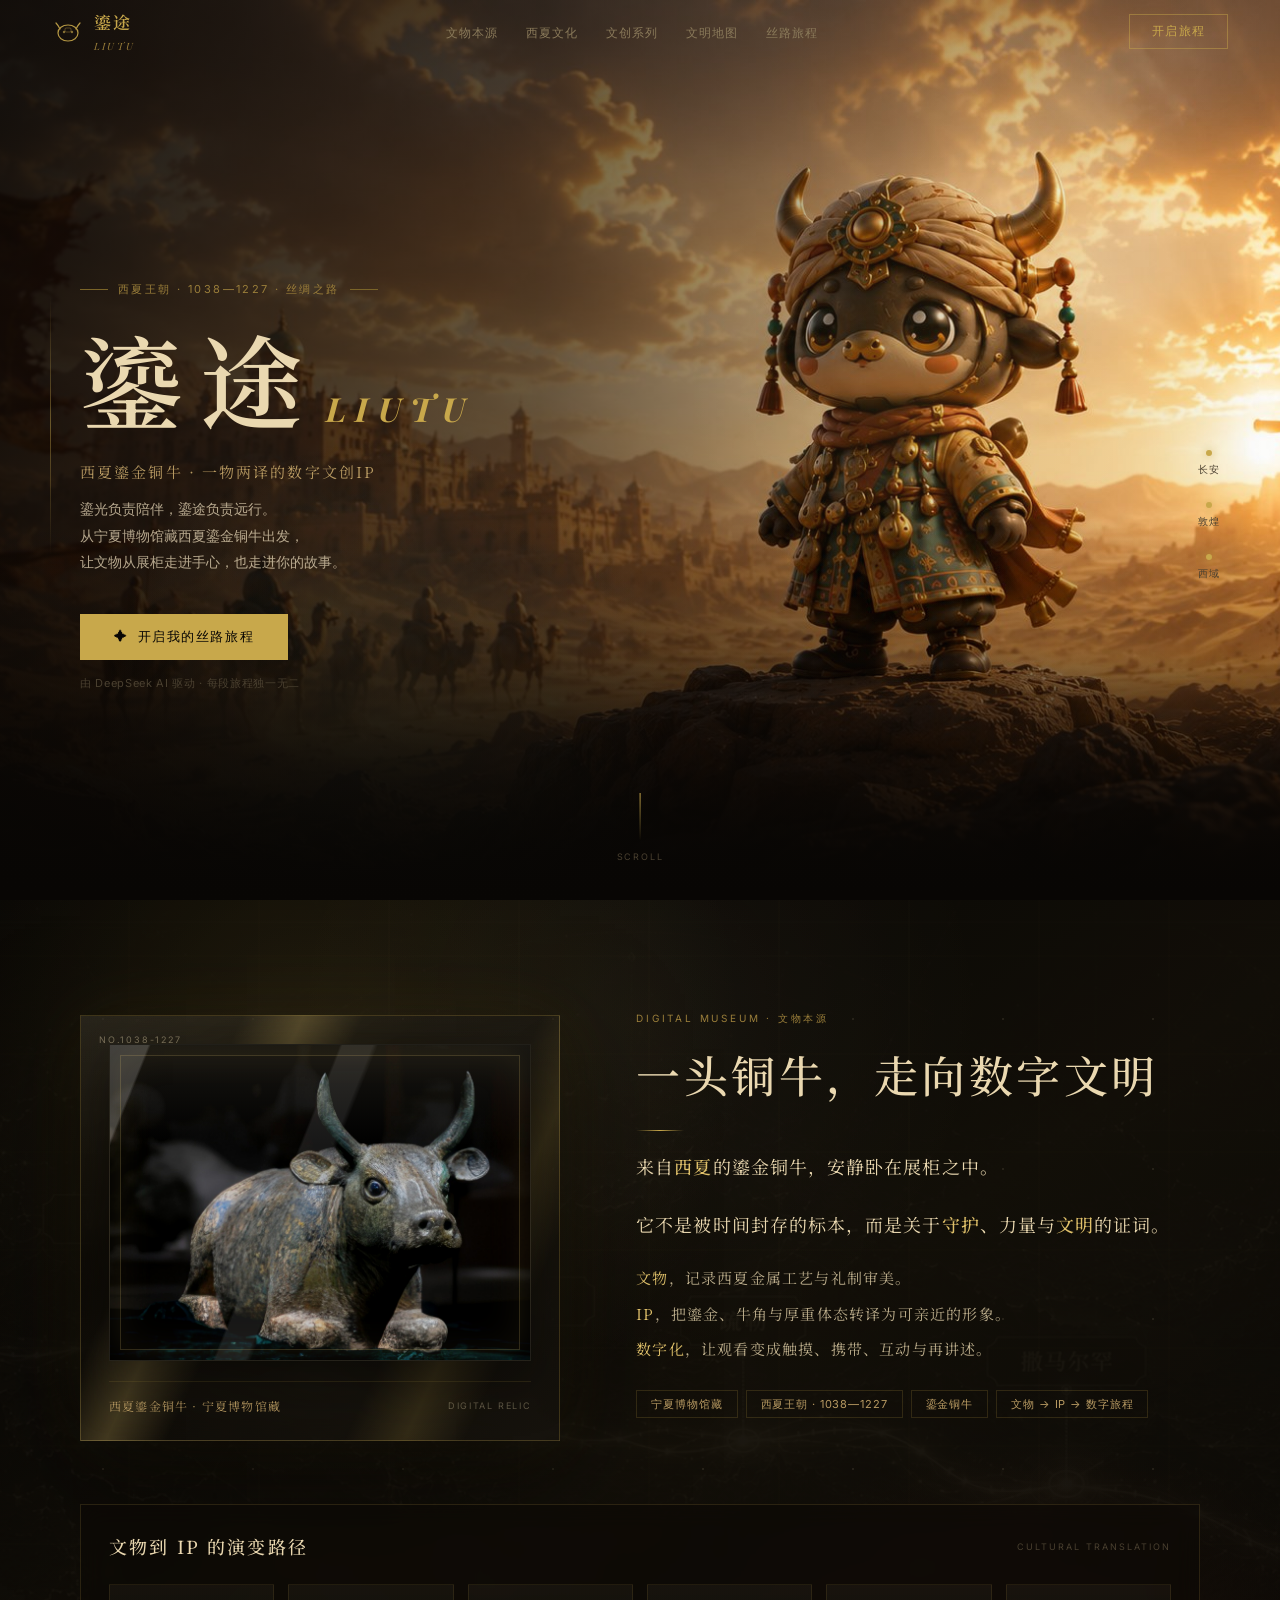
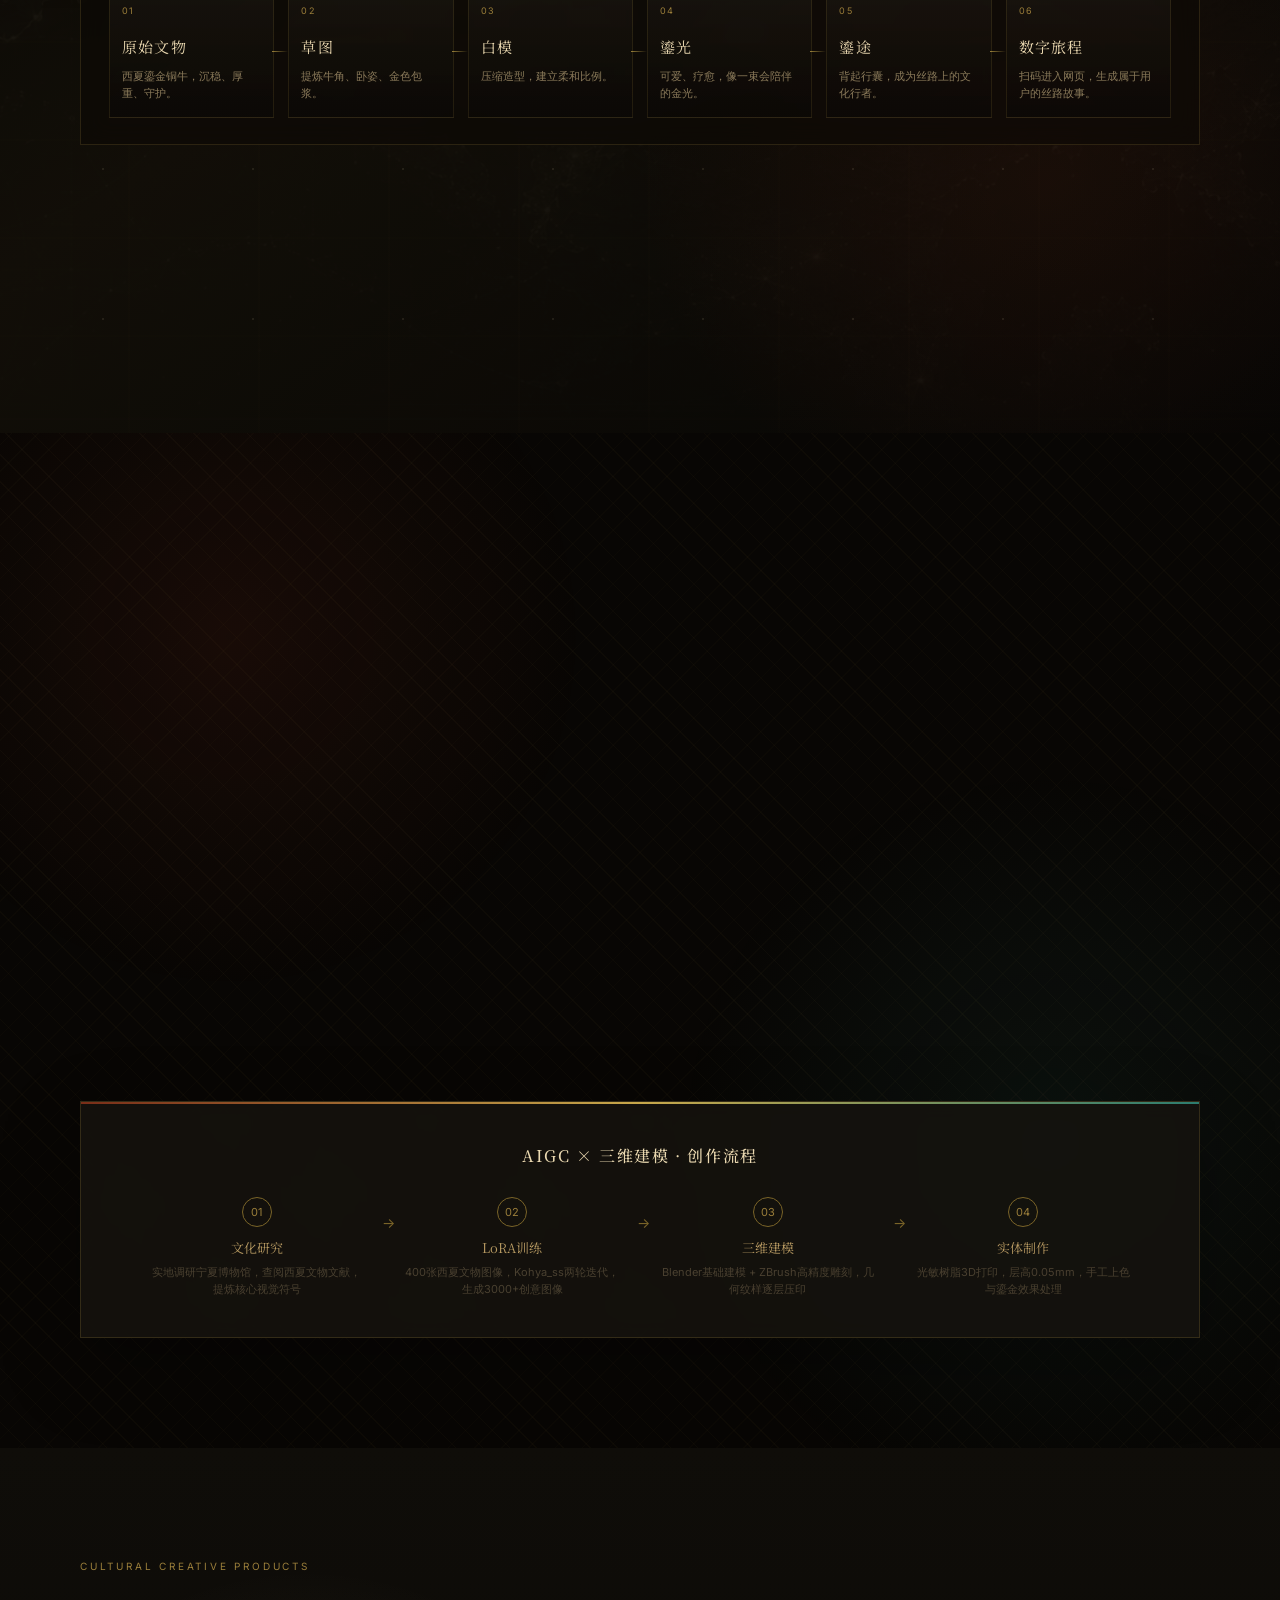
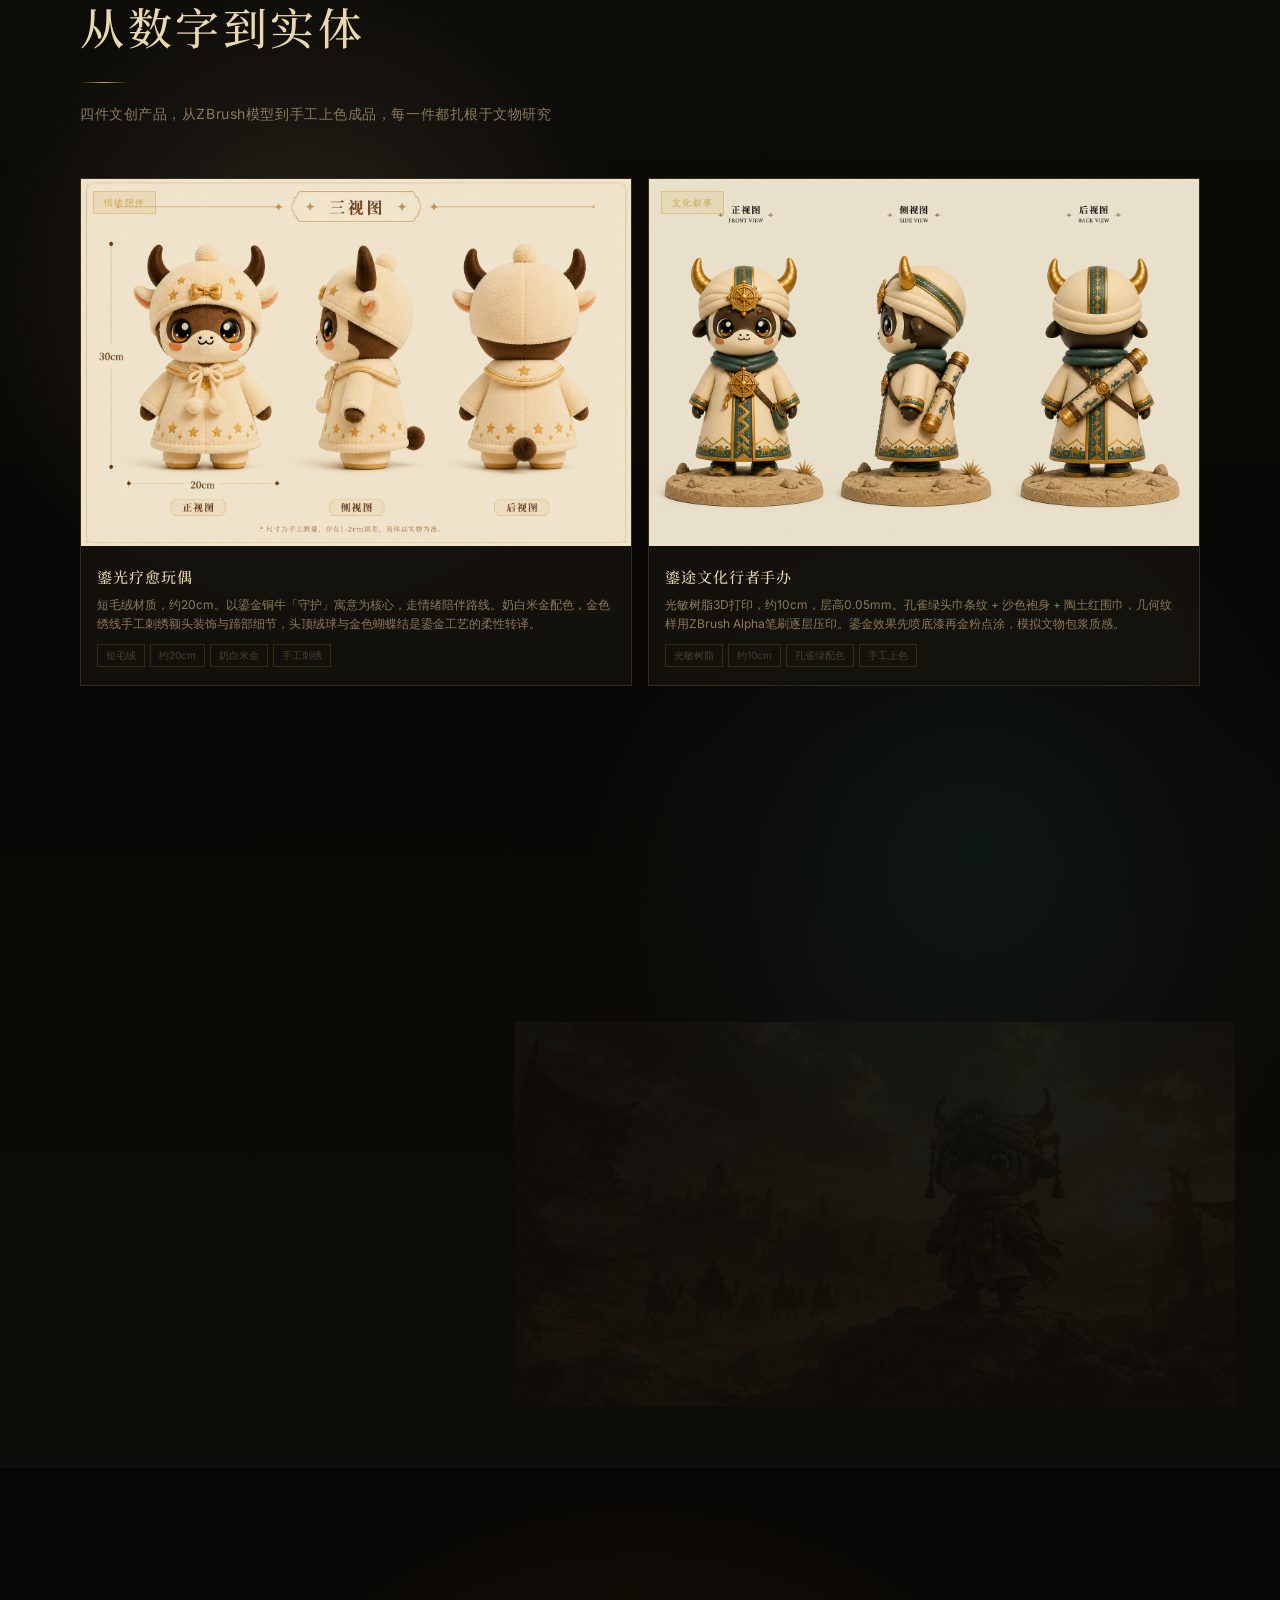
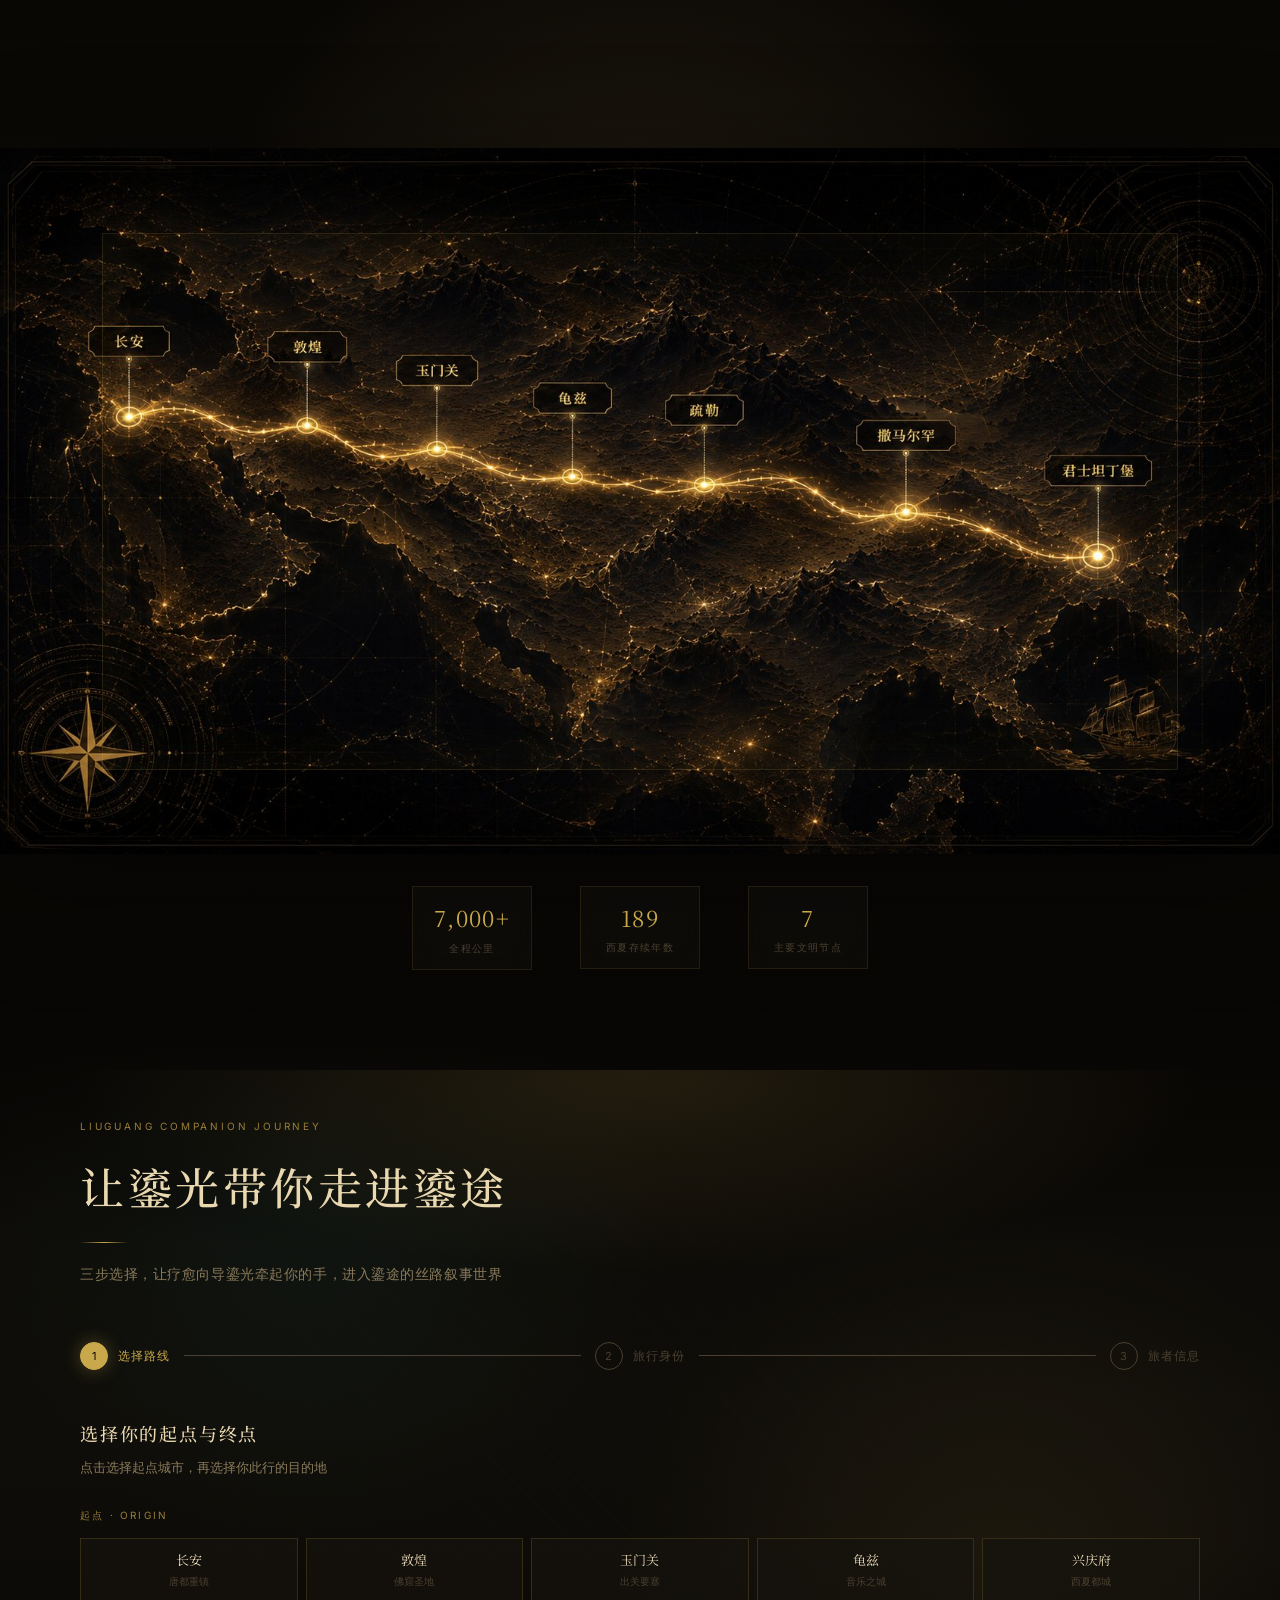
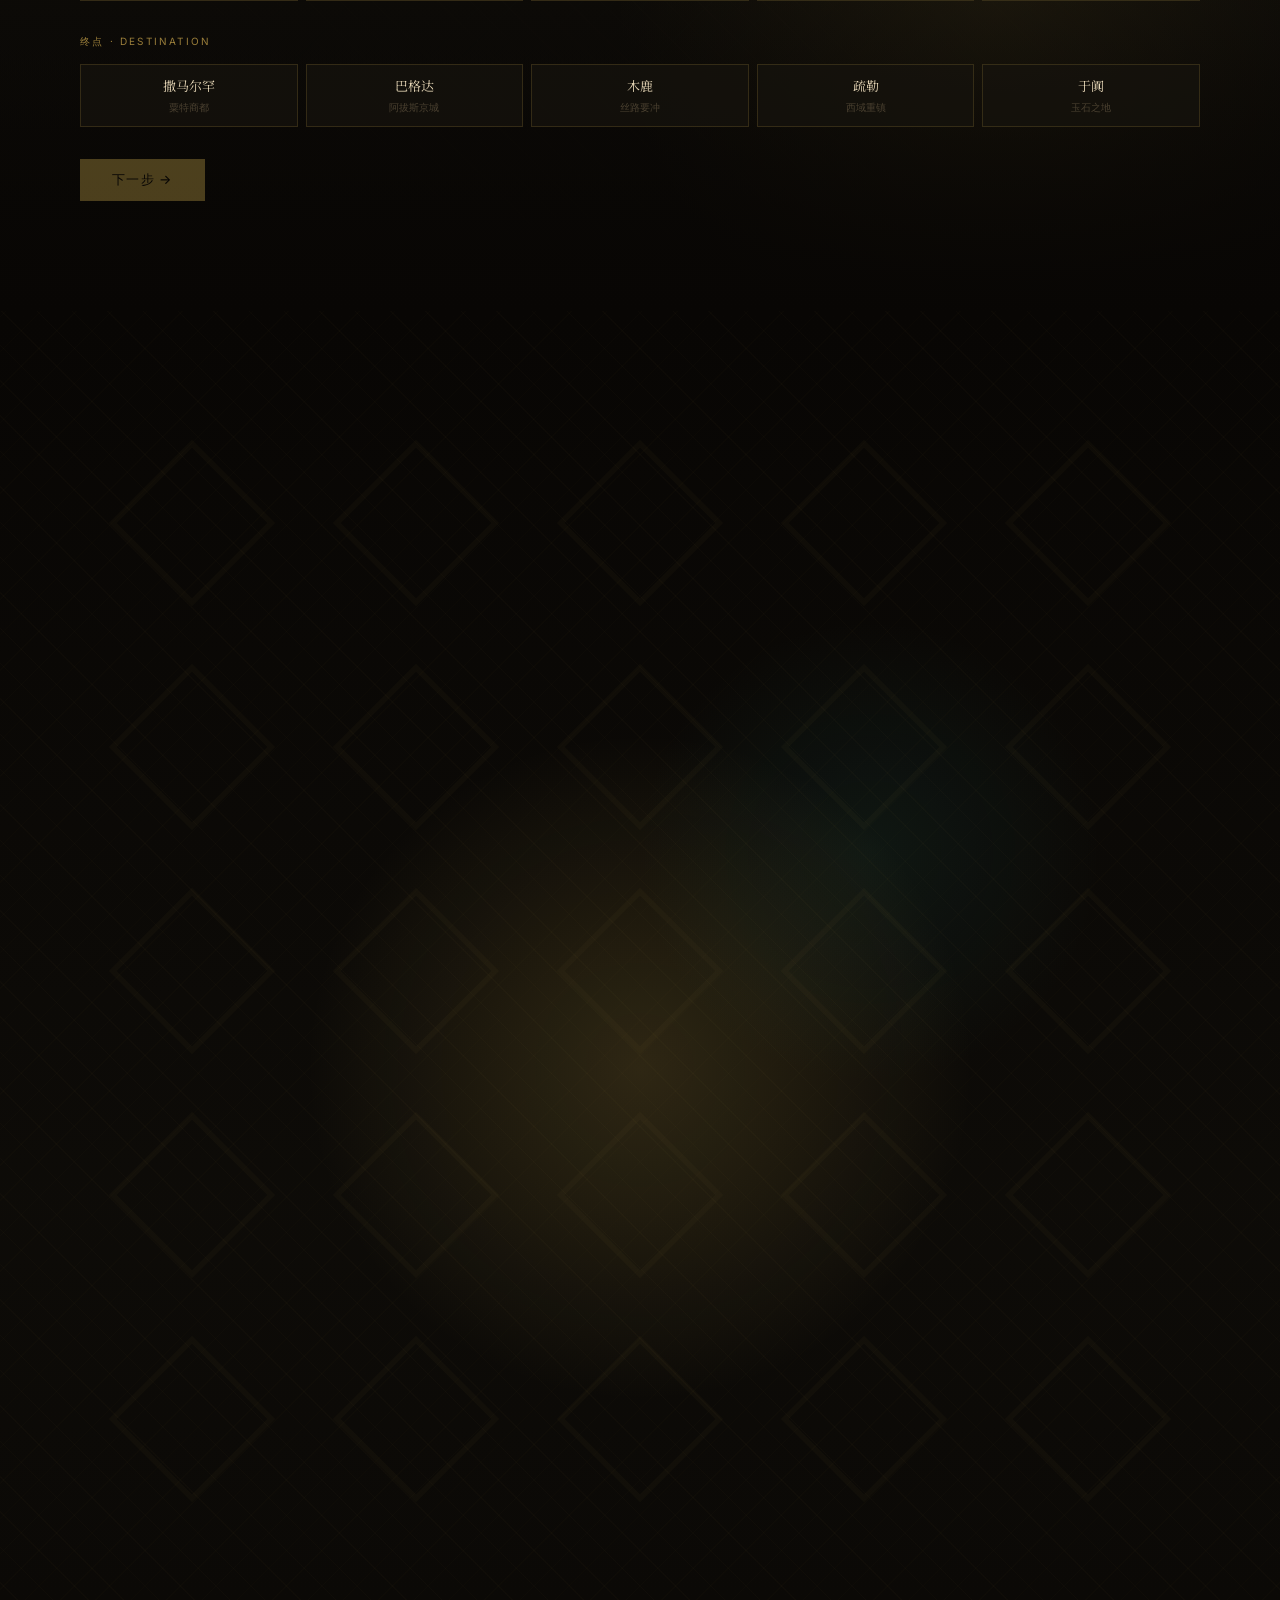
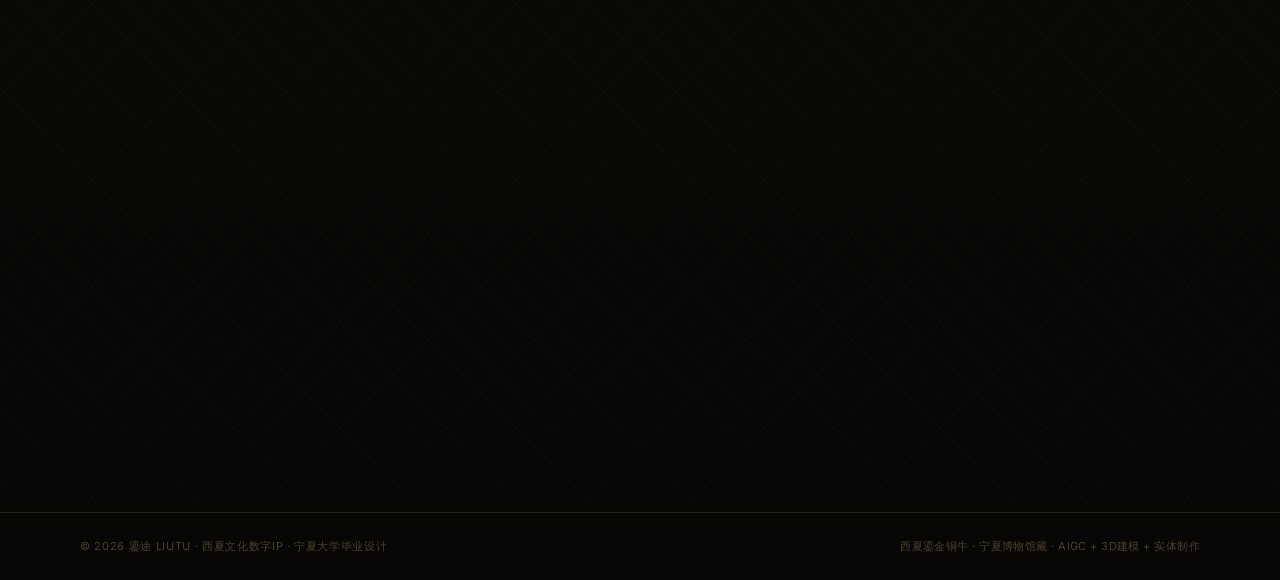
==== index_new.html @ 3b0a6f84 "重构文物本源页为数字博物馆展陈" ====
<!DOCTYPE html>
<html lang="zh-CN">
<head>
<meta charset="UTF-8">
<meta name="viewport" content="width=device-width, initial-scale=1.0">
<title>鎏途 LIUTU · 西夏文化数字IP</title>
<link rel="preconnect" href="https://fonts.googleapis.com">
<link rel="preconnect" href="https://fonts.gstatic.com" crossorigin>
<link href="https://fonts.googleapis.com/css2?family=Playfair+Display:ital,wght@0,400;0,600;1,400&family=Noto+Serif+SC:wght@400;500;600&family=Inter:wght@300;400;500&display=swap" rel="stylesheet">
<style>
/* ─────────────────────────────────────────
   鎏途 · 设计系统
───────────────────────────────────────── */
:root {
  --bg:        #080604;
  --bg-mid:    #0f0d09;
  --bg-card:   #16130e;
  --bg-card2:  #1c1810;
  --gold:      #C8A84B;
  --gold-hi:   #DFC06A;
  --gold-lo:   #7A6428;
  --gold-mute: #9A7E3A;
  --sand:      #B89A62;
  --sand-lt:   #EAD8B0;
  --teal:      #2D7D6F;
  --teal-lo:   #1a4a40;
  --red:       #7A2E18;
  --text:      #E8D8B8;
  --text-2:    #8A7A5A;
  --text-3:    #4A4030;
  --border:    rgba(200,168,75,.18);
  --border-hi: rgba(200,168,75,.45);
  --r:         4px;
  --mx:        50%;
  --my:        42%;
  --scroll-y:  0px;
}
*,*::before,*::after { box-sizing:border-box; margin:0; padding:0 }
html { scroll-behavior:smooth; font-size:16px }
body {
  background:var(--bg);
  color:var(--text);
  font-family:'Inter',sans-serif;
  line-height:1.7;
  overflow-x:hidden;
}
body::before {
  content:'';
  position:fixed; inset:0; z-index:0; pointer-events:none;
  background:
    radial-gradient(circle at var(--mx) var(--my), rgba(200,168,75,.12), transparent 28vw),
    radial-gradient(circle at 82% 18%, rgba(45,125,111,.08), transparent 30vw),
    linear-gradient(115deg, rgba(122,46,24,.08), transparent 42%, rgba(200,168,75,.04));
  mix-blend-mode:screen;
  opacity:.65;
  transition:background-position .2s ease;
}
body::after {
  content:'';
  position:fixed; inset:0; z-index:0; pointer-events:none;
  background-image:
    radial-gradient(circle, rgba(234,216,176,.14) 0 1px, transparent 1.2px),
    radial-gradient(circle, rgba(45,125,111,.08) 0 1px, transparent 1.2px);
  background-size:140px 140px, 220px 220px;
  background-position:0 0, 60px 90px;
  opacity:.13;
  animation:dustDrift 28s linear infinite;
}
::-webkit-scrollbar { width:3px }
::-webkit-scrollbar-track { background:var(--bg) }
::-webkit-scrollbar-thumb { background:var(--gold-lo); border-radius:2px }

img { display:block; max-width:100% }
a { color:inherit; text-decoration:none }
button { font-family:inherit; cursor:pointer }

body > * { position:relative; z-index:1 }

@keyframes dustDrift { to { background-position:260px -180px, -180px 260px } }
@keyframes slowZoom { 0%{transform:scale(1)} 100%{transform:scale(1.06)} }
@keyframes bgFloat { 0%,100%{transform:translate3d(0,0,0) scale(1.02)} 50%{transform:translate3d(-18px,10px,0) scale(1.05)} }
@keyframes goldScan { 0%{transform:translateX(-120%)} 100%{transform:translateX(120%)} }
@keyframes lineGlow { 0%,100%{opacity:.35; filter:blur(.2px)} 50%{opacity:1; filter:blur(0)} }
@keyframes softPulse { 0%,100%{opacity:.45; transform:scale(1)} 50%{opacity:.8; transform:scale(1.06)} }

/* 西夏菱形纹 */
.xia-pattern {
  background-image:
    repeating-linear-gradient(45deg,  transparent 0, transparent 18px, rgba(200,168,75,.03) 18px, rgba(200,168,75,.03) 19px),
    repeating-linear-gradient(-45deg, transparent 0, transparent 18px, rgba(200,168,75,.03) 18px, rgba(200,168,75,.03) 19px);
}

/* 滚入动画 */
.fade-up { opacity:0; transform:translateY(36px); transition:opacity .8s ease, transform .8s ease }
.fade-up.in { opacity:1; transform:translateY(0) }
.fade-up.d1 { transition-delay:.1s }
.fade-up.d2 { transition-delay:.2s }
.fade-up.d3 { transition-delay:.3s }
.fade-up.d4 { transition-delay:.4s }

/* ─── 导航 ─── */
#nav {
  position:fixed; inset:0 0 auto; z-index:900;
  height:64px;
  display:flex; align-items:center; justify-content:space-between;
  padding:0 52px;
  background:rgba(8,6,4,.0);
  border-bottom:1px solid transparent;
  transition:background .4s, border-color .4s;
}
#nav.scrolled {
  background:rgba(8,6,4,.92);
  border-bottom-color:var(--border);
  backdrop-filter:blur(18px) saturate(1.2);
  box-shadow:0 10px 40px rgba(0,0,0,.24);
}
.nav-brand {
  display:flex; align-items:center; gap:10px;
}
.nav-bull {
  width:32px; height:32px; opacity:.9;
}
.nav-name { font-family:'Noto Serif SC',serif; font-size:17px; font-weight:600; color:var(--gold); letter-spacing:.12em }
.nav-name-en { font-family:'Playfair Display',serif; font-size:10px; font-style:italic; color:var(--gold-mute); letter-spacing:.22em; margin-top:1px }
.nav-links { display:flex; align-items:center; gap:28px; list-style:none }
.nav-links a { font-size:12px; letter-spacing:.08em; color:var(--text-2); transition:color .25s }
.nav-links a:hover { color:var(--gold) }
.nav-btn {
  padding:8px 22px;
  border:1px solid var(--border-hi);
  background:transparent;
  color:var(--gold);
  font-size:12px;
  letter-spacing:.1em;
  transition:all .3s;
}
.nav-btn:hover { background:var(--gold); color:var(--bg) }

/* ─── §1 HERO ─── */
#hero {
  min-height:100vh;
  display:flex; align-items:center;
  position:relative; overflow:hidden;
  padding:0 80px;
}
.hero-bg {
  position:absolute; inset:0; z-index:0;
  transform:translateY(calc(var(--scroll-y) * .12));
  transition:transform .12s linear;
}
.hero-bg img {
  width:100%; height:100%;
  object-fit:cover; object-position:center 20%;
  animation:slowZoom 18s ease-in-out infinite alternate;
}
.hero-bg::after {
  content:'';
  position:absolute; inset:0;
  background:
    linear-gradient(to right, rgba(8,6,4,.88) 0%, rgba(8,6,4,.6) 42%, rgba(8,6,4,.1) 75%, rgba(8,6,4,.0) 100%),
    linear-gradient(to bottom, rgba(8,6,4,.25) 0%, transparent 20%, transparent 72%, rgba(8,6,4,1) 100%);
}
#hero::before {
  content:'';
  position:absolute; inset:0; z-index:1; pointer-events:none;
  background:
    radial-gradient(circle at 72% 42%, rgba(200,168,75,.2), transparent 18vw),
    radial-gradient(circle at 30% 80%, rgba(45,125,111,.16), transparent 22vw);
  mix-blend-mode:screen;
  opacity:.65;
  animation:softPulse 6s ease-in-out infinite;
}
#hero::after {
  content:'';
  position:absolute; left:0; right:0; bottom:0; z-index:1; pointer-events:none;
  height:42%;
  background:linear-gradient(to top, var(--bg), transparent);
}
.hero-content {
  position:relative; z-index:2;
  max-width:580px;
  padding-top:64px;
}
.hero-content::before {
  content:'';
  position:absolute; left:-30px; top:88px;
  width:1px; height:260px;
  background:linear-gradient(to bottom, transparent, var(--gold), transparent);
  opacity:.45;
  animation:lineGlow 3.5s ease-in-out infinite;
}
.hero-eyebrow {
  display:inline-flex; align-items:center; gap:10px;
  margin-bottom:28px;
  font-size:11px; letter-spacing:.22em; color:var(--gold-mute);
  animation:fadeUp .9s ease .2s both;
}
.hero-eyebrow::before, .hero-eyebrow::after {
  content:''; flex:1; height:1px; width:28px; background:var(--gold-lo);
}
.hero-title-cn {
  font-family:'Noto Serif SC',serif;
  font-size:clamp(68px, 8vw, 108px);
  font-weight:600;
  color:var(--sand-lt);
  letter-spacing:.18em;
  line-height:1;
  animation:fadeUp .9s ease .35s both;
}
.hero-title-en {
  font-family:'Playfair Display',serif;
  font-size:clamp(22px, 2.6vw, 36px);
  font-style:italic;
  color:var(--gold);
  letter-spacing:.28em;
  margin-top:10px;
  animation:fadeUp .9s ease .45s both;
}
.hero-tagline {
  font-family:'Noto Serif SC',serif;
  font-size:15px;
  color:var(--sand);
  letter-spacing:.14em;
  margin:22px 0 12px;
  animation:fadeUp .9s ease .55s both;
}
.hero-desc {
  font-size:14px;
  color:rgba(232,216,184,.75);
  line-height:1.9;
  max-width:440px;
  margin-bottom:38px;
  animation:fadeUp .9s ease .65s both;
}
.hero-cta {
  display:inline-flex; align-items:center; gap:10px;
  padding:14px 34px;
  background:var(--gold);
  color:var(--bg);
  font-size:13px; font-weight:500; letter-spacing:.12em;
  border:none;
  transition:all .3s;
  animation:fadeUp .9s ease .75s both;
}
.hero-cta:hover { background:var(--gold-hi); transform:translateY(-2px); box-shadow:0 12px 36px rgba(200,168,75,.25) }
.hero-cta-note {
  display:block; margin-top:14px;
  font-size:11px; color:var(--text-3); letter-spacing:.06em;
  animation:fadeUp .9s ease .85s both;
}
/* 右侧浮标 */
.hero-dots {
  position:absolute; right:60px; top:50%; transform:translateY(-50%);
  z-index:2; display:flex; flex-direction:column; gap:24px; align-items:center;
  animation:fadeUp .9s ease .9s both;
}
.hero-dot-item {
  display:flex; flex-direction:column; align-items:center; gap:5px;
}
.hero-dot-item::before {
  content:''; width:6px; height:6px; border-radius:50%;
  background:var(--gold); box-shadow:0 0 10px var(--gold);
  animation:dotPulse 2.4s ease-in-out infinite;
}
.hero-dot-item:nth-child(2)::before { animation-delay:.8s }
.hero-dot-item:nth-child(3)::before { animation-delay:1.6s }
.hero-dot-label { font-size:10px; letter-spacing:.1em; color:var(--text-3); writing-mode:horizontal-tb }
.hero-scroll {
  position:absolute; bottom:36px; left:50%; transform:translateX(-50%);
  z-index:2; display:flex; flex-direction:column; align-items:center; gap:8px;
}
.hero-scroll-line {
  width:1px; height:48px;
  background:linear-gradient(to bottom, var(--gold), transparent);
  animation:scrollLine 2s ease-in-out infinite;
}
.hero-scroll-label { font-size:9px; letter-spacing:.2em; color:var(--text-3) }

@keyframes fadeUp { from { opacity:0; transform:translateY(28px) } to { opacity:1; transform:translateY(0) } }
@keyframes dotPulse { 0%,100%{opacity:.4; transform:scale(1)} 50%{opacity:1; transform:scale(1.4)} }
@keyframes scrollLine { 0%{transform:scaleY(0); transform-origin:top} 50%{transform:scaleY(1); transform-origin:top} 51%{transform-origin:bottom} 100%{transform:scaleY(0); transform-origin:bottom} }

/* ─── 通用 section 样式 ─── */
section { padding:110px 80px; position:relative }
.sec-label {
  display:block; font-size:10px; letter-spacing:.28em;
  color:var(--gold-mute); text-transform:uppercase; margin-bottom:14px;
}
.sec-title {
  font-family:'Noto Serif SC',serif;
  font-size:clamp(28px, 3.5vw, 44px);
  font-weight:500; letter-spacing:.08em;
  color:var(--sand-lt); margin-bottom:10px;
}
.sec-sub {
  font-size:14px; color:var(--text-2); letter-spacing:.04em; line-height:1.8;
}
.gold-line {
  width:48px; height:1px;
  background:linear-gradient(90deg, transparent, var(--gold), transparent);
  margin:18px 0;
}

/* ─── §2 AI旅程生成器 ─── */
#journey {
  background:
    radial-gradient(circle at 24% 18%, rgba(45,125,111,.14), transparent 28vw),
    radial-gradient(circle at 78% 64%, rgba(200,168,75,.12), transparent 30vw),
    linear-gradient(to bottom, var(--bg), var(--bg-mid) 42%, var(--bg));
  overflow:hidden;
  padding-top:88px;
}
#journey::before {
  content:''; position:absolute; inset:0; z-index:0;
  background:
    repeating-linear-gradient(45deg, transparent 0, transparent 22px, rgba(200,168,75,.035) 22px, rgba(200,168,75,.035) 23px),
    repeating-linear-gradient(-45deg, transparent 0, transparent 22px, rgba(45,125,111,.025) 22px, rgba(45,125,111,.025) 23px);
  opacity:.58;
  mask-image:radial-gradient(circle at 50% 34%, #000, transparent 78%);
}
#journey::after {
  content:''; position:absolute; inset:0; z-index:1;
  background:
    linear-gradient(to bottom, rgba(8,6,4,.98) 0%, rgba(15,13,9,.36) 24%, rgba(15,13,9,.28) 58%, rgba(8,6,4,.98) 100%);
}
.journey-inner::before {
  content:'';
  position:absolute; inset:-48px -56px auto; height:220px; z-index:-1;
  background:radial-gradient(ellipse at 50% 0%, rgba(200,168,75,.18), transparent 65%);
  opacity:.75;
}
.journey-inner {
  position:relative; z-index:2;
  max-width:1160px; margin:0 auto;
}
.journey-header { margin-bottom:56px }
/* 步骤指示器 */
.step-nav {
  display:flex; align-items:center; gap:0;
  margin-bottom:48px;
}
.step-item {
  display:flex; align-items:center; gap:10px;
  font-size:12px; letter-spacing:.08em; color:var(--text-3);
  transition:color .3s;
}
.step-item.is-active { color:var(--gold) }
.step-item.is-done { color:var(--teal) }
.step-num {
  width:28px; height:28px; border-radius:50%;
  border:1px solid currentColor;
  display:flex; align-items:center; justify-content:center;
  font-size:11px; flex-shrink:0;
}
.step-item.is-active .step-num { background:var(--gold); color:var(--bg); border-color:var(--gold) }
.step-item.is-done .step-num { background:var(--teal); color:#fff; border-color:var(--teal) }
.step-item.is-active .step-num {
  box-shadow:0 0 18px rgba(200,168,75,.35);
}
.step-line {
  flex:1; height:1px; background:var(--text-3); margin:0 14px;
  transition:background .3s;
}
.step-line.is-done { background:var(--teal) }

/* 面板 */
.step-panel { display:none }
.step-panel.is-active { display:block }

.panel-title {
  font-family:'Noto Serif SC',serif;
  font-size:18px; font-weight:500; letter-spacing:.1em;
  color:var(--sand-lt); margin-bottom:8px;
}
.panel-hint { font-size:13px; color:var(--text-2); margin-bottom:28px }

/* 城市卡片网格 */
.route-section { margin-bottom:32px }
.route-label {
  font-size:10px; letter-spacing:.22em; color:var(--gold-mute);
  text-transform:uppercase; margin-bottom:14px;
}
.chip-row {
  display:grid; grid-template-columns:repeat(5,1fr); gap:8px;
}
.chip {
  padding:10px 6px;
  border:1px solid var(--border);
  background:rgba(22,19,14,.7);
  text-align:center;
  transition:transform .25s, border-color .25s, background .25s, box-shadow .25s; cursor:pointer;
}
.chip:hover { border-color:var(--gold-mute); background:rgba(200,168,75,.06); transform:translateY(-3px) }
.chip.is-selected { border-color:var(--gold); background:rgba(200,168,75,.1); box-shadow:0 0 0 1px rgba(200,168,75,.18), 0 14px 32px rgba(0,0,0,.18) }
.chip-name { font-size:13px; color:var(--text); font-family:'Noto Serif SC',serif; margin-bottom:2px }
.chip.is-selected .chip-name { color:var(--gold) }
.chip-sub { font-size:10px; color:var(--text-3) }

/* 身份 / 心境卡片 */
.mini-grid {
  display:grid; grid-template-columns:repeat(4,1fr); gap:10px;
}
.mini-card {
  padding:18px 12px;
  border:1px solid var(--border);
  background:rgba(22,19,14,.7);
  text-align:center; cursor:pointer;
  transition:transform .25s, border-color .25s, background .25s, box-shadow .25s;
}
.mini-card:hover { border-color:var(--gold-mute); transform:translateY(-4px) }
.mini-card.is-selected { border-color:var(--gold); background:rgba(200,168,75,.08); box-shadow:0 16px 38px rgba(0,0,0,.22) }
.mini-card-icon { font-size:22px; margin-bottom:8px }
.mini-card-name { font-size:13px; color:var(--text); font-family:'Noto Serif SC',serif; margin-bottom:4px }
.mini-card.is-selected .mini-card-name { color:var(--gold) }
.mini-card-desc { font-size:10px; color:var(--text-3); line-height:1.5 }

/* 旅者姓名输入 */
.name-row {
  display:flex; align-items:center; gap:16px;
  margin-bottom:28px;
}
.name-input {
  flex:1; max-width:320px;
  padding:12px 18px;
  background:rgba(10,8,4,.8);
  border:1px solid var(--border);
  color:var(--text); font-size:14px;
  outline:none; transition:border-color .3s;
}
.name-input:focus { border-color:var(--gold) }
.name-input::placeholder { color:var(--text-3) }

/* 步骤按钮 */
.step-actions { display:flex; align-items:center; gap:14px; margin-top:32px }
.btn-next, .btn-generate {
  padding:12px 32px;
  background:var(--gold); color:var(--bg);
  border:none; font-size:13px; font-weight:500; letter-spacing:.1em;
  transition:all .3s;
}
.btn-next:hover, .btn-generate:hover { background:var(--gold-hi); transform:translateY(-1px) }
.btn-next:disabled, .btn-generate:disabled { opacity:.35; cursor:not-allowed; transform:none }
.btn-back {
  padding:12px 24px;
  background:transparent; color:var(--text-2);
  border:1px solid var(--border);
  font-size:13px; letter-spacing:.08em; transition:all .25s;
}
.btn-back:hover { border-color:var(--gold-mute); color:var(--gold) }

/* 加载 */
#loading {
  text-align:center; padding:60px 0;
}
.loading-ring {
  width:48px; height:48px; margin:0 auto 20px;
  border:2px solid rgba(200,168,75,.15);
  border-top-color:var(--gold);
  border-radius:50%;
  animation:spin 1s linear infinite;
}
.loading-text { font-size:12px; letter-spacing:.18em; color:var(--gold-mute) }
@keyframes spin { to { transform:rotate(360deg) } }

/* 旅程结果卡片 */
#journey-card {
  margin-top:48px;
  border:1px solid var(--border);
  background:rgba(22,19,14,.95);
  position:relative; overflow:hidden;
  box-shadow:0 28px 70px rgba(0,0,0,.32);
}
#journey-card::before {
  content:''; position:absolute; inset:0 0 auto 0;
  height:2px;
  background:linear-gradient(90deg, var(--red), var(--gold), var(--red));
}
#journey-card::after {
  content:'';
  position:absolute; inset:0; pointer-events:none;
  background:
    radial-gradient(circle at 82% 10%, rgba(45,125,111,.14), transparent 24%),
    radial-gradient(circle at 12% 94%, rgba(200,168,75,.1), transparent 26%);
  opacity:.8;
}
#journey-card > * { position:relative; z-index:1 }
.jcard-header {
  padding:28px 32px 22px;
  border-bottom:1px solid var(--border);
  display:flex; align-items:flex-start; justify-content:space-between; gap:20px;
}
.jcard-badge {
  font-size:9px; letter-spacing:.2em; color:var(--gold-mute); text-transform:uppercase; margin-bottom:6px;
}
#jc-title {
  font-family:'Noto Serif SC',serif;
  font-size:20px; font-weight:500; color:var(--gold);
  letter-spacing:.08em; line-height:1.4;
  min-height:28px;
}
.jcard-meta {
  display:flex; flex-direction:column; gap:4px; text-align:right; flex-shrink:0;
}
.jcard-meta-item { font-size:11px; color:var(--text-2) }
.jcard-meta-item span { color:var(--sand) }
.jcard-body { padding:28px 32px }
#jc-narrative {
  font-family:'Noto Serif SC',serif;
  font-size:14px; line-height:2; color:var(--text);
  margin-bottom:22px; min-height:60px;
  white-space:pre-line;
}
.jcard-egg {
  padding:18px 20px;
  background:rgba(45,125,111,.08);
  border-left:2px solid var(--teal);
}
.jcard-egg-label {
  font-size:9px; letter-spacing:.22em; color:var(--teal); text-transform:uppercase; margin-bottom:8px;
}
#jc-egg {
  font-size:13px; color:var(--text-2); line-height:1.85; min-height:40px;
  white-space:pre-line;
}
.liuguang-chat {
  margin:0 32px 28px;
  border:1px solid rgba(200,168,75,.14);
  background:rgba(8,6,4,.28);
  backdrop-filter:blur(10px);
}
.liuguang-chat-head {
  padding:16px 18px 12px;
  border-bottom:1px solid var(--border);
  display:flex; align-items:center; justify-content:space-between; gap:16px;
}
.liuguang-chat-title {
  font-family:'Noto Serif SC',serif;
  font-size:14px; color:var(--gold); letter-spacing:.08em;
}
.liuguang-chat-sub {
  margin-top:2px;
  font-size:10px; color:var(--text-3); letter-spacing:.08em;
}
.liuguang-chat-status {
  font-size:10px; color:var(--gold-mute); letter-spacing:.12em;
  white-space:nowrap;
}
.chat-log {
  padding:18px;
  display:flex; flex-direction:column; gap:12px;
  max-height:340px; overflow:auto;
}
.chat-msg {
  max-width:88%;
  padding:12px 14px;
  border:1px solid var(--border);
  font-size:13px; line-height:1.8;
  white-space:pre-line;
}
.chat-msg.guide {
  align-self:flex-start;
  background:rgba(45,125,111,.08);
  border-left:2px solid var(--teal);
  color:var(--text);
  box-shadow:0 10px 26px rgba(45,125,111,.06);
}
.chat-msg.user {
  align-self:flex-end;
  background:rgba(200,168,75,.08);
  color:var(--sand-lt);
  box-shadow:0 10px 26px rgba(200,168,75,.06);
}
.chat-suggestions {
  padding:0 18px 16px;
  display:flex; flex-wrap:wrap; gap:8px;
}
.chat-chip {
  padding:7px 12px;
  border:1px solid var(--border);
  background:transparent;
  color:var(--text-2);
  font-size:11px; letter-spacing:.04em;
}
.chat-chip:hover { border-color:var(--gold-mute); color:var(--gold) }
.chat-chip, .chat-send, .btn-card, .btn-next, .btn-generate, .btn-back, .nav-btn, .hero-cta, .ending-cta {
  position:relative; overflow:hidden;
}
.chat-chip::after, .chat-send::after, .btn-card::after, .btn-next::after, .btn-generate::after, .btn-back::after, .nav-btn::after, .hero-cta::after, .ending-cta::after {
  content:'';
  position:absolute; inset:0;
  background:linear-gradient(100deg, transparent 20%, rgba(255,255,255,.22), transparent 80%);
  transform:translateX(-120%);
  transition:transform .55s ease;
  pointer-events:none;
}
.chat-chip:hover::after, .chat-send:hover::after, .btn-card:hover::after, .btn-next:hover::after, .btn-generate:hover::after, .btn-back:hover::after, .nav-btn:hover::after, .hero-cta:hover::after, .ending-cta:hover::after {
  transform:translateX(120%);
}
.chat-input-row {
  padding:14px 18px 18px;
  border-top:1px solid var(--border);
  display:grid; grid-template-columns:1fr auto; gap:10px;
}
.chat-input {
  width:100%;
  border:1px solid var(--border);
  background:rgba(8,6,4,.55);
  color:var(--text);
  padding:10px 12px;
  font-size:13px;
  outline:none;
}
.chat-input:focus { border-color:var(--gold-mute) }
.chat-send {
  border:1px solid var(--teal);
  background:var(--teal);
  color:#fff;
  padding:0 18px;
  font-size:12px; letter-spacing:.08em;
}
.chat-send:disabled {
  opacity:.45; cursor:not-allowed;
}
.jcard-footer {
  padding:18px 32px;
  border-top:1px solid var(--border);
  display:flex; align-items:center; gap:12px;
}
.btn-card {
  padding:9px 20px;
  border:1px solid var(--border);
  background:transparent;
  color:var(--text-2); font-size:12px; letter-spacing:.06em;
  transition:all .25s;
}
.btn-card:hover { border-color:var(--gold-mute); color:var(--gold) }
.btn-card.primary { background:var(--teal); border-color:var(--teal); color:#fff }
.btn-card.primary:hover { background:#3a9688 }
#toast {
  position:fixed; bottom:28px; right:28px; z-index:999;
  padding:10px 22px;
  background:var(--bg-card2); border:1px solid var(--border);
  font-size:12px; color:var(--gold); letter-spacing:.06em;
  transition:opacity .3s; opacity:1;
}
#toast[hidden] { display:none }

/* ─── §3 丝路地图 ─── */
#silkroad {
  padding:80px 0 60px;
  overflow:hidden;
  background:var(--bg);
}
#silkroad::before {
  content:'';
  position:absolute; inset:0; z-index:0; pointer-events:none;
  background:
    radial-gradient(circle at 50% 38%, rgba(200,168,75,.12), transparent 34vw),
    linear-gradient(to bottom, rgba(8,6,4,1), rgba(15,13,9,.72) 44%, rgba(8,6,4,1));
}
#silkroad::after {
  content:'';
  position:absolute; inset:0; z-index:0; pointer-events:none;
  background-image:
    linear-gradient(90deg, transparent 0 48%, rgba(200,168,75,.06) 50%, transparent 52%),
    linear-gradient(0deg, transparent 0 48%, rgba(200,168,75,.04) 50%, transparent 52%);
  background-size:120px 120px;
  opacity:.18;
  mask-image:radial-gradient(circle at center, #000, transparent 72%);
}
.map-inner {
  position:relative; z-index:1;
  padding:0 80px;
}
.map-header { text-align:center; margin-bottom:36px }

/* 地图图片全幅，不裁切 */
.map-img-full {
  width:100%;
  margin:0 -80px;          /* 突破 padding 出血到边缘 */
  width:calc(100% + 160px);
  position:relative;
  filter:drop-shadow(0 28px 60px rgba(0,0,0,.45));
}
.map-img-full::before {
  content:'';
  position:absolute; inset:12% 8%; z-index:1; pointer-events:none;
  border:1px solid rgba(200,168,75,.16);
  box-shadow:inset 0 0 60px rgba(200,168,75,.06);
}
.map-img-full img {
  width:100%;
  height:auto;             /* 保持原始比例，不变形不模糊 */
  display:block;
  transition:transform .8s ease, filter .8s ease;
}
.map-img-full:hover img {
  transform:scale(1.015);
  filter:saturate(1.08) contrast(1.05);
}

.map-stats {
  display:flex; justify-content:center; gap:48px;
  margin-top:32px;
}
.map-stat {
  text-align:center;
  min-width:120px;
  padding:12px 18px;
  border:1px solid rgba(200,168,75,.12);
  background:rgba(22,19,14,.45);
  backdrop-filter:blur(8px);
}
.map-stat-num { font-family:'Noto Serif SC',serif; font-size:22px; color:var(--gold); letter-spacing:.06em }
.map-stat-lbl { font-size:10px; letter-spacing:.14em; color:var(--text-3); margin-top:3px }
.map-caption {
  text-align:center; margin-top:20px;
  font-family:'Noto Serif SC',serif; font-size:13px;
  color:rgba(184,154,98,.4); letter-spacing:.22em;
}

/* ─── §2 数字博物馆展陈 ─── */
#artifact {
  background:
    radial-gradient(ellipse at 24% 12%, rgba(200,168,75,.16), transparent 34vw),
    radial-gradient(ellipse at 82% 78%, rgba(122,46,24,.16), transparent 32vw),
    linear-gradient(145deg, #050403 0%, #151109 48%, #070604 100%);
  overflow:hidden;
}
#artifact::before {
  content:'';
  position:absolute; inset:0; z-index:0; pointer-events:none;
  background:
    linear-gradient(rgba(8,6,4,.78), rgba(8,6,4,.86)),
    url('assets/images/第三页背景图.png');
  background-size:cover;
  background-position:center;
  opacity:.2;
  filter:grayscale(.45) sepia(.35) saturate(.75);
  animation:bgFloat 38s ease-in-out infinite;
}
#artifact::after {
  content:'';
  position:absolute; inset:0; z-index:0; pointer-events:none;
  background:
    radial-gradient(circle at 50% 10%, rgba(234,216,176,.08), transparent 28vw),
    repeating-linear-gradient(90deg, transparent 0, transparent 128px, rgba(200,168,75,.035) 129px, transparent 130px),
    repeating-linear-gradient(0deg, transparent 0, transparent 96px, rgba(200,168,75,.026) 97px, transparent 98px),
    radial-gradient(circle, rgba(234,216,176,.16) 0 1px, transparent 1.2px);
  background-size:auto, auto, auto, 150px 150px;
  background-position:center, 0 0, 0 0, 28px 44px;
  opacity:.62;
  animation:dustDrift 42s linear infinite;
}
.artifact-grid {
  display:grid; grid-template-columns:minmax(320px, .92fr) minmax(420px, 1.08fr); gap:76px;
  max-width:1180px; margin:0 auto 58px;
  align-items:center;
  position:relative; z-index:1;
}
.showcase {
  border:1px solid rgba(200,168,75,.25);
  background:
    linear-gradient(145deg, rgba(234,216,176,.06), rgba(8,6,4,.28) 32%, rgba(22,19,14,.74)),
    linear-gradient(180deg, rgba(255,255,255,.045), transparent 34%);
  padding:28px 28px 24px;
  text-align:center;
  position:relative;
  box-shadow:0 34px 110px rgba(0,0,0,.58), 0 0 70px rgba(200,168,75,.1);
  backdrop-filter:blur(12px);
  isolation:isolate;
}
.showcase::before {
  content:'';
  position:absolute; inset:-1px; z-index:-1; pointer-events:none;
  background:linear-gradient(115deg, transparent 0 24%, rgba(223,192,106,.42), transparent 42% 68%, rgba(200,168,75,.28), transparent 86%);
  opacity:.58;
  filter:blur(.4px);
  animation:goldScan 6s ease-in-out infinite;
}
.showcase::after {
  content:'NO.1038-1227';
  position:absolute; top:16px; left:18px;
  font-size:9px; letter-spacing:.2em; color:rgba(234,216,176,.42);
}
.showcase-img-wrap {
  width:100%; aspect-ratio:4/3;
  background:
    radial-gradient(ellipse at 50% 44%, rgba(200,168,75,.18), transparent 46%),
    linear-gradient(180deg, #090805, #151109 62%, #050403);
  display:flex; align-items:center; justify-content:center;
  margin-bottom:20px; overflow:hidden; position:relative;
  border:1px solid rgba(234,216,176,.12);
  box-shadow:inset 0 0 42px rgba(200,168,75,.12), 0 18px 50px rgba(0,0,0,.42);
}
.showcase-img-wrap::before {
  content:'';
  position:absolute; inset:0; pointer-events:none; z-index:1;
  background:
    linear-gradient(112deg, rgba(255,255,255,.18) 0 7%, transparent 7.5% 42%, rgba(255,255,255,.09) 42.5% 48%, transparent 49%),
    linear-gradient(180deg, rgba(234,216,176,.1), transparent 32%, rgba(0,0,0,.1));
  mix-blend-mode:screen;
}
.showcase-img-wrap::after {
  content:'';
  position:absolute; inset:10px; pointer-events:none; z-index:2;
  border:1px solid rgba(223,192,106,.22);
  box-shadow:0 0 28px rgba(200,168,75,.13), inset 0 0 36px rgba(200,168,75,.08);
  animation:softPulse 4.8s ease-in-out infinite;
}
.showcase-img-wrap img {
  width:100%; height:100%; object-fit:cover;
  transition:transform .7s ease, filter .7s ease;
  filter:saturate(.94) contrast(1.05);
}
.showcase:hover .showcase-img-wrap img { transform:scale(1.035); filter:saturate(1.04) contrast(1.08) }
/* 浅色背景三视图 — 用深色底+混合模式处理 */
.merch-img-bg-light {
  background:#f5edd6 !important;
}
.merch-img-bg-light img {
  mix-blend-mode:multiply;
}
.showcase-img-wrap.empty {
  flex-direction:column; gap:10px;
}
.showcase-img-wrap.empty .placeholder-bull { width:80px; opacity:.25 }
.showcase-img-wrap.empty span { font-size:11px; color:var(--text-3); letter-spacing:.1em }
.showcase-caption {
  display:flex; align-items:center; justify-content:space-between; gap:16px;
  font-family:'Noto Serif SC',serif; font-size:12px;
  color:var(--sand); letter-spacing:.1em; margin-top:10px;
  border-top:1px solid rgba(200,168,75,.14);
  padding-top:14px;
}
.showcase-caption span:last-child {
  font-family:'Inter',sans-serif;
  font-size:9px;
  letter-spacing:.18em;
  color:rgba(234,216,176,.36);
  text-transform:uppercase;
}
.artifact-text .sec-label { margin-bottom:10px }
.artifact-text .sec-title { margin-bottom:8px }
.artifact-body {
  font-family:'Noto Serif SC',serif;
  font-size:18px;
  color:var(--sand-lt);
  line-height:1.9;
  letter-spacing:.06em;
  margin-bottom:24px;
  max-width:610px;
}
.artifact-body strong {
  color:var(--gold-hi);
  font-weight:500;
}
.artifact-lead {
  display:grid;
  gap:10px;
  margin:24px 0 28px;
}
.artifact-line {
  font-family:'Noto Serif SC',serif;
  font-size:15px;
  color:rgba(234,216,176,.78);
  letter-spacing:.08em;
}
.artifact-line span { color:var(--gold-hi) }
.artifact-flow {
  position:relative; z-index:1;
  max-width:1180px;
  margin:0 auto 24px;
  padding:26px 28px;
  border:1px solid rgba(200,168,75,.16);
  background:rgba(13,10,6,.58);
  backdrop-filter:blur(12px);
}
.artifact-module-title {
  display:flex; align-items:center; justify-content:space-between; gap:18px;
  margin-bottom:22px;
}
.artifact-module-title h3 {
  font-family:'Noto Serif SC',serif;
  font-size:18px;
  font-weight:500;
  letter-spacing:.12em;
  color:var(--sand-lt);
}
.artifact-module-title span {
  font-size:9px;
  letter-spacing:.22em;
  color:var(--text-3);
  text-transform:uppercase;
}
.evolution-row {
  display:grid;
  grid-template-columns:repeat(6,1fr);
  gap:14px;
}
.evo-step {
  min-height:112px;
  padding:18px 12px 14px;
  position:relative;
  background:linear-gradient(180deg, rgba(234,216,176,.045), rgba(8,6,4,.42));
  border:1px solid rgba(200,168,75,.12);
}
.evo-step:not(:last-child)::after {
  content:'';
  position:absolute; top:50%; right:-15px;
  width:16px; height:1px;
  background:linear-gradient(90deg, rgba(200,168,75,.72), transparent);
}
.evo-no {
  font-size:9px;
  letter-spacing:.16em;
  color:var(--gold-mute);
  margin-bottom:16px;
}
.evo-name {
  font-family:'Noto Serif SC',serif;
  font-size:15px;
  color:var(--sand-lt);
  letter-spacing:.08em;
}
.evo-desc {
  font-size:11px;
  color:var(--text-2);
  line-height:1.6;
  margin-top:8px;
}
.artifact-breakdown {
  position:relative; z-index:1;
  max-width:1180px;
  margin:18px auto 0;
  display:grid;
  grid-template-columns:repeat(4,1fr);
  gap:14px;
}
.feature-card {
  padding:22px 22px 20px;
  background:rgba(16,13,8,.62);
  border-top:1px solid rgba(200,168,75,.2);
  min-height:154px;
  transition:transform .28s ease, background .28s ease;
}
.feature-card:hover {
  transform:translateY(-4px);
  background:rgba(24,19,11,.78);
}
.feature-kicker {
  font-size:9px;
  letter-spacing:.2em;
  color:var(--gold-mute);
  text-transform:uppercase;
  margin-bottom:14px;
}
.feature-name {
  font-family:'Noto Serif SC',serif;
  font-size:17px;
  color:var(--sand-lt);
  letter-spacing:.1em;
  margin-bottom:10px;
}
.feature-map {
  font-size:12px;
  color:var(--text-2);
  line-height:1.7;
}
.artifact-tags {
  display:flex; flex-wrap:wrap; gap:8px; margin-bottom:28px;
}
.artifact-tag {
  padding:4px 14px;
  border:1px solid var(--border);
  font-size:11px; color:var(--sand); letter-spacing:.08em;
}
.artifact-detail-grid {
  display:grid; grid-template-columns:1fr 1fr; gap:12px;
}
.artifact-detail {
  padding:14px 16px;
  background:var(--bg-card);
  border-left:2px solid var(--gold-lo);
}
.artifact-detail-lbl { font-size:10px; letter-spacing:.14em; color:var(--text-3); margin-bottom:4px }
.artifact-detail-val { font-family:'Noto Serif SC',serif; font-size:13px; color:var(--sand) }

/* ─── §5 西夏文化 ─── */
#culture {
  background:var(--bg);
  overflow:hidden;
}
#culture::before {
  content:'';
  position:absolute; inset:0; z-index:0; pointer-events:none;
  background:
    radial-gradient(circle at 18% 20%, rgba(122,46,24,.16), transparent 28vw),
    radial-gradient(circle at 82% 70%, rgba(45,125,111,.11), transparent 30vw),
    repeating-linear-gradient(45deg, transparent 0, transparent 18px, rgba(200,168,75,.035) 18px, rgba(200,168,75,.035) 19px),
    repeating-linear-gradient(-45deg, transparent 0, transparent 18px, rgba(200,168,75,.025) 18px, rgba(200,168,75,.025) 19px);
  opacity:.9;
}
.culture-header, .culture-grid, .aigc-timeline { position:relative; z-index:1 }
.culture-header { text-align:center; margin-bottom:56px }
/* 三栏知识卡片 */
.culture-grid {
  display:grid; grid-template-columns:repeat(3,1fr); gap:20px;
  max-width:1120px; margin:0 auto 60px;
}
.culture-card {
  border:1px solid var(--border);
  background:rgba(22,19,14,.82);
  padding:28px; transition:all .3s; position:relative;
  overflow:hidden;
  backdrop-filter:blur(8px);
}
.culture-card::before {
  content:''; position:absolute; inset:0 0 auto;
  height:1px; background:linear-gradient(90deg, transparent, var(--gold-lo), transparent);
}
.culture-card:hover {
  border-color:var(--border-hi);
  transform:translateY(-4px);
  box-shadow:0 24px 60px rgba(0,0,0,.32);
}
.culture-card-icon {
  width:38px; height:38px; margin-bottom:16px;
  background:rgba(200,168,75,.08);
  display:flex; align-items:center; justify-content:center;
}
.culture-card-icon svg { width:20px; height:20px; stroke:var(--gold); fill:none; stroke-width:1.5 }
.culture-card-title {
  font-family:'Noto Serif SC',serif; font-size:15px; font-weight:500;
  color:var(--sand-lt); margin-bottom:10px; letter-spacing:.06em;
}
.culture-card-body { font-size:13px; color:var(--text-2); line-height:1.85 }
.culture-card-tag {
  display:inline-block; margin-top:14px;
  font-size:10px; letter-spacing:.14em; color:var(--gold-mute);
  border-bottom:1px solid var(--gold-lo); padding-bottom:2px;
}

/* AIGC 流程时间线 */
.aigc-timeline {
  max-width:900px; margin:0 auto;
  border:1px solid var(--border);
  background:rgba(22,19,14,.86); padding:40px 48px;
  position:relative;
  backdrop-filter:blur(10px);
  box-shadow:0 28px 80px rgba(0,0,0,.28);
}
.aigc-timeline::before {
  content:''; position:absolute; inset:0 0 auto;
  height:2px; background:linear-gradient(90deg, var(--red), var(--gold), var(--teal));
}
.aigc-title {
  font-family:'Noto Serif SC',serif; font-size:16px; font-weight:500;
  color:var(--sand-lt); margin-bottom:28px; text-align:center; letter-spacing:.1em;
}
.timeline-row {
  display:grid; grid-template-columns:repeat(4,1fr); gap:0;
}
.tl-item {
  padding:0 20px; position:relative; text-align:center;
}
.tl-item:not(:last-child)::after {
  content:'→';
  position:absolute; right:-10px; top:14px;
  font-size:14px; color:var(--gold-lo);
}
.tl-num {
  width:30px; height:30px; border-radius:50%;
  border:1px solid var(--gold-lo);
  display:flex; align-items:center; justify-content:center;
  font-size:11px; color:var(--gold-mute); margin:0 auto 10px;
}
.tl-name { font-family:'Noto Serif SC',serif; font-size:13px; color:var(--sand); margin-bottom:5px }
.tl-detail { font-size:11px; color:var(--text-3); line-height:1.5 }

/* ─── §6 文创产品 ─── */
#merchandise {
  background:var(--bg-mid);
  overflow:hidden;
}
.merch-header, .merch-grid { position:relative; z-index:1 }
#merchandise::before {
  content:'';
  position:absolute; inset:0; z-index:0; pointer-events:none;
  background:
    radial-gradient(circle at 24% 28%, rgba(234,216,176,.12), transparent 26vw),
    radial-gradient(circle at 76% 62%, rgba(45,125,111,.12), transparent 30vw),
    linear-gradient(to bottom, rgba(15,13,9,.98), rgba(8,6,4,.86), rgba(15,13,9,.98));
}
#merchandise::after {
  content:'';
  position:absolute; inset:0; z-index:0; pointer-events:none;
  background-image:url('assets/images/hero-liutu.png');
  background-size:min(720px, 68vw) auto;
  background-position:right 8% bottom 5%;
  background-repeat:no-repeat;
  opacity:.06;
  filter:saturate(.7);
}
.merch-header { margin-bottom:52px }
.merch-grid {
  display:grid; grid-template-columns:repeat(2,1fr); gap:16px;
  max-width:1120px; margin:0 auto;
}
/* 挂件宽卡跨两列 */
.merch-card--wide {
  grid-column: 1 / -1;
}
.merch-img--wide {
  aspect-ratio:auto;
  max-height:480px;
}
.merch-img--wide img {
  width:100%; height:100%; object-fit:contain;
  background:var(--bg-card2);
}
.merch-card {
  border:1px solid var(--border);
  background:rgba(22,19,14,.9);
  overflow:hidden; transition:all .35s;
  position:relative;
  backdrop-filter:blur(8px);
}
.merch-card::before {
  content:'';
  position:absolute; inset:0 0 auto 0; height:1px;
  background:linear-gradient(90deg, transparent, rgba(200,168,75,.5), transparent);
  opacity:.45;
}
.merch-card:hover {
  border-color:var(--border-hi);
  transform:translateY(-6px);
  box-shadow:0 20px 48px rgba(0,0,0,.4);
}
.merch-img {
  width:100%; aspect-ratio:auto;
  background:var(--bg-card2);
  overflow:hidden; position:relative;
  display:flex; align-items:center; justify-content:center;
}
.merch-img img {
  width:100%; object-fit:contain;
  transition:transform .5s ease;
}
.merch-card:hover .merch-img img { transform:scale(1.03) }
.merch-img.empty { flex-direction:column; gap:8px }
.merch-img.empty .ph-icon { width:44px; opacity:.2 }
.merch-img.empty span { font-size:10px; color:var(--text-3) }
.merch-badge {
  position:absolute; top:12px; left:12px;
  padding:3px 10px;
  background:rgba(200,168,75,.15); border:1px solid var(--border-hi);
  font-size:9px; letter-spacing:.14em; color:var(--gold);
}
.merch-info { padding:18px 16px }
.merch-name {
  font-family:'Noto Serif SC',serif; font-size:15px; font-weight:500;
  color:var(--sand-lt); margin-bottom:6px; letter-spacing:.06em;
}
.merch-craft { font-size:12px; color:var(--text-2); line-height:1.6; margin-bottom:10px }
.merch-specs {
  display:flex; flex-wrap:wrap; gap:5px;
}
.merch-spec {
  padding:2px 8px; border:1px solid var(--border);
  font-size:10px; color:var(--text-3);
}

/* ─── §7 结尾 ─── */
#ending {
  min-height:60vh;
  display:flex; flex-direction:column; align-items:center; justify-content:center;
  text-align:center;
  padding:100px 80px;
  background:var(--bg);
  position:relative; overflow:hidden;
}
#ending::before {
  content:'';
  position:absolute; inset:0; z-index:0; pointer-events:none;
  background:
    radial-gradient(circle at 50% 42%, rgba(200,168,75,.18), transparent 26vw),
    radial-gradient(circle at 68% 30%, rgba(45,125,111,.12), transparent 18vw),
    linear-gradient(to bottom, rgba(8,6,4,1), rgba(15,13,9,.75), rgba(8,6,4,1));
  animation:softPulse 7s ease-in-out infinite;
}
#ending::after {
  content:'';
  position:absolute; inset:0; z-index:0; pointer-events:none;
  background:
    repeating-linear-gradient(45deg, transparent 0, transparent 24px, rgba(200,168,75,.03) 24px, rgba(200,168,75,.03) 25px),
    repeating-linear-gradient(-45deg, transparent 0, transparent 24px, rgba(200,168,75,.02) 24px, rgba(200,168,75,.02) 25px);
  opacity:.8;
}
#ending > * { position:relative; z-index:1 }
.ending-bg-pattern {
  position:absolute; inset:0; opacity:.03;
}
.ending-quote {
  font-family:'Noto Serif SC',serif;
  font-size:clamp(16px, 2vw, 22px);
  color:var(--sand);
  letter-spacing:.22em; line-height:2;
  margin-bottom:10px;
}
.ending-quote-en {
  font-family:'Playfair Display',serif; font-style:italic;
  font-size:14px; color:var(--text-3); letter-spacing:.14em; margin-bottom:40px;
}
.ending-cta {
  padding:14px 40px;
  border:1px solid var(--border-hi);
  background:transparent; color:var(--gold);
  font-size:13px; letter-spacing:.14em;
  transition:all .3s; margin-bottom:60px;
}
.ending-cta:hover { background:var(--gold); color:var(--bg) }

/* 毕设信息 */
.ending-info {
  width:100%; max-width:640px;
  padding:28px 36px;
  border:1px solid var(--border);
  background:var(--bg-card); margin-bottom:36px;
}
.ending-info-title {
  font-family:'Noto Serif SC',serif; font-size:12px;
  color:var(--gold-mute); letter-spacing:.2em; margin-bottom:16px;
}
.ending-info-grid {
  display:grid; grid-template-columns:1fr 1fr; gap:8px 24px; text-align:left;
}
.ending-info-row { font-size:12px; color:var(--text-2) }
.ending-info-row span { color:var(--text-3); margin-right:8px }

/* 页脚 */
footer {
  padding:24px 80px;
  border-top:1px solid var(--border);
  display:flex; align-items:center; justify-content:space-between;
}
.footer-copy { font-size:11px; color:var(--text-3); letter-spacing:.06em }
.footer-note { font-size:11px; color:var(--text-3); letter-spacing:.04em }

/* ─── 响应式 ─── */
@media (max-width: 1024px) {
  section { padding:80px 40px }
  #hero { padding:0 40px }
  .artifact-grid { gap:48px }
  .evolution-row { grid-template-columns:repeat(3,1fr) }
  .evo-step:nth-child(3)::after { display:none }
  .artifact-breakdown { grid-template-columns:repeat(2,1fr) }
  .merch-grid { grid-template-columns:repeat(2,1fr) }
  .chip-row { grid-template-columns:repeat(3,1fr) }
  .mini-grid { grid-template-columns:repeat(2,1fr) }
}
@media (max-width: 768px) {
  #nav { padding:0 24px }
  .nav-links { display:none }
  section { padding:64px 24px }
  #hero { padding:0 24px }
  .artifact-grid { grid-template-columns:1fr; gap:40px }
  .showcase { padding:18px }
  .showcase-caption { align-items:flex-start; flex-direction:column; gap:4px }
  .artifact-body { font-size:16px }
  .artifact-flow { padding:22px 18px }
  .artifact-module-title { align-items:flex-start; flex-direction:column; gap:4px }
  .evolution-row { grid-template-columns:1fr; gap:10px }
  .evo-step { min-height:auto }
  .evo-step:not(:last-child)::after { display:none }
  .artifact-breakdown { grid-template-columns:1fr; gap:10px }
  .culture-grid { grid-template-columns:1fr }
  .merch-grid { grid-template-columns:repeat(2,1fr) }
  .timeline-row { grid-template-columns:1fr 1fr; gap:20px }
  .tl-item:not(:last-child)::after { display:none }
  .ending-info-grid { grid-template-columns:1fr }
  footer { flex-direction:column; gap:8px; text-align:center }
  .hero-dots { display:none }
  .map-stats { flex-wrap:wrap; gap:12px }
  .chat-input-row { grid-template-columns:1fr }
  .chat-send { min-height:40px }
  #merchandise::after { opacity:.035; background-size:92vw auto }
}
@media (prefers-reduced-motion: reduce) {
  *, *::before, *::after {
    animation-duration:.01ms !important;
    animation-iteration-count:1 !important;
    scroll-behavior:auto !important;
    transition-duration:.01ms !important;
  }
  .hero-bg { transform:none !important }
}
</style>
</head>
<body>

<!-- ═══ 导航 ═══ -->
<nav id="nav">
  <a href="#hero" class="nav-brand">
    <svg class="nav-bull" viewBox="0 0 32 32" fill="none">
      <ellipse cx="16" cy="18" rx="10" ry="8" stroke="var(--gold)" stroke-width="1.2"/>
      <path d="M8 14 Q6 10 4 8" stroke="var(--gold)" stroke-width="1.2" stroke-linecap="round"/>
      <path d="M24 14 Q26 10 28 8" stroke="var(--gold)" stroke-width="1.2" stroke-linecap="round"/>
      <circle cx="12" cy="17" r="1.2" fill="var(--gold)" opacity=".7"/>
      <circle cx="20" cy="17" r="1.2" fill="var(--gold)" opacity=".7"/>
      <rect x="13" y="13" width="6" height="4" rx="1" stroke="var(--gold)" stroke-width=".8" opacity=".5"/>
    </svg>
    <div>
      <div class="nav-name">鎏途</div>
      <div class="nav-name-en">LIUTU</div>
    </div>
  </a>
  <ul class="nav-links">
    <li><a href="#artifact">文物本源</a></li>
    <li><a href="#culture">西夏文化</a></li>
    <li><a href="#merchandise">文创系列</a></li>
    <li><a href="#silkroad">文明地图</a></li>
    <li><a href="#journey">丝路旅程</a></li>
  </ul>
  <button class="nav-btn" onclick="document.getElementById('journey').scrollIntoView({behavior:'smooth'})">开启旅程</button>
</nav>

<!-- ═══ §1 封面 ═══ -->
<section id="hero">
  <div class="hero-bg">
    <img src="assets/images/封面一背景图.png" alt="鎏途·丝路场景">
  </div>
  <div class="hero-content">
    <div class="hero-eyebrow">西夏王朝 · 1038—1227 · 丝绸之路</div>
    <h1>
      <span class="hero-title-cn">鎏途</span>
      <span class="hero-title-en">LIUTU</span>
    </h1>
    <p class="hero-tagline">西夏鎏金铜牛 · 一物两译的数字文创IP</p>
    <p class="hero-desc">
      鎏光负责陪伴，鎏途负责远行。<br>
      从宁夏博物馆藏西夏鎏金铜牛出发，<br>
      让文物从展柜走进手心，也走进你的故事。
    </p>
    <button class="hero-cta" onclick="document.getElementById('journey').scrollIntoView({behavior:'smooth'})">
      ✦ &nbsp;开启我的丝路旅程
    </button>
    <span class="hero-cta-note">由 DeepSeek AI 驱动 · 每段旅程独一无二</span>
  </div>
  <div class="hero-dots">
    <div class="hero-dot-item"><div class="hero-dot-label">长安</div></div>
    <div class="hero-dot-item"><div class="hero-dot-label">敦煌</div></div>
    <div class="hero-dot-item"><div class="hero-dot-label">西域</div></div>
  </div>
  <div class="hero-scroll">
    <div class="hero-scroll-line"></div>
    <div class="hero-scroll-label">SCROLL</div>
  </div>
</section>

<!-- ═══ §2 文物本源 ═══ -->
<section id="artifact">
  <div class="artifact-grid">
    <!-- 展柜 -->
    <div class="showcase fade-up">
      <div class="showcase-img-wrap">
        <img src="assets/images/鎏金铜牛1鎏金铜牛2.jpg" alt="西夏鎏金铜牛">
      </div>
      <div class="showcase-caption">
        <span>西夏鎏金铜牛 · 宁夏博物馆藏</span>
        <span>Digital Relic</span>
      </div>
    </div>

    <!-- 文字 -->
    <div class="artifact-text fade-up d2">
      <span class="sec-label">Digital Museum · 文物本源</span>
      <h2 class="sec-title">一头铜牛，走向数字文明</h2>
      <div class="gold-line"></div>
      <p class="artifact-body">
        来自<strong>西夏</strong>的鎏金铜牛，安静卧在展柜之中。
      </p>
      <p class="artifact-body">
        它不是被时间封存的标本，而是关于<strong>守护</strong>、力量与<strong>文明</strong>的证词。
      </p>
      <div class="artifact-lead">
        <div class="artifact-line"><span>文物</span>，记录西夏金属工艺与礼制审美。</div>
        <div class="artifact-line"><span>IP</span>，把鎏金、牛角与厚重体态转译为可亲近的形象。</div>
        <div class="artifact-line"><span>数字化</span>，让观看变成触摸、携带、互动与再讲述。</div>
      </div>
      <div class="artifact-tags">
        <span class="artifact-tag">宁夏博物馆藏</span>
        <span class="artifact-tag">西夏王朝 · 1038—1227</span>
        <span class="artifact-tag">鎏金铜牛</span>
        <span class="artifact-tag">文物 → IP → 数字旅程</span>
      </div>
    </div>
  </div>

  <div class="artifact-flow fade-up d3">
    <div class="artifact-module-title">
      <h3>文物到 IP 的演变路径</h3>
      <span>Cultural Translation</span>
    </div>
    <div class="evolution-row">
      <div class="evo-step">
        <div class="evo-no">01</div>
        <div class="evo-name">原始文物</div>
        <div class="evo-desc">西夏鎏金铜牛，沉稳、厚重、守护。</div>
      </div>
      <div class="evo-step">
        <div class="evo-no">02</div>
        <div class="evo-name">草图</div>
        <div class="evo-desc">提炼牛角、卧姿、金色包浆。</div>
      </div>
      <div class="evo-step">
        <div class="evo-no">03</div>
        <div class="evo-name">白模</div>
        <div class="evo-desc">压缩造型，建立柔和比例。</div>
      </div>
      <div class="evo-step">
        <div class="evo-no">04</div>
        <div class="evo-name">鎏光</div>
        <div class="evo-desc">可爱、疗愈，像一束会陪伴的金光。</div>
      </div>
      <div class="evo-step">
        <div class="evo-no">05</div>
        <div class="evo-name">鎏途</div>
        <div class="evo-desc">背起行囊，成为丝路上的文化行者。</div>
      </div>
      <div class="evo-step">
        <div class="evo-no">06</div>
        <div class="evo-name">数字旅程</div>
        <div class="evo-desc">扫码进入网页，生成属于用户的丝路故事。</div>
      </div>
    </div>
  </div>

  <div class="artifact-breakdown fade-up d4">
    <div class="feature-card">
      <div class="feature-kicker">Feature 01</div>
      <div class="feature-name">牛角</div>
      <div class="feature-map">转译为鎏光的柔软轮廓，也成为鎏途识别度最高的文化符号。</div>
    </div>
    <div class="feature-card">
      <div class="feature-kicker">Feature 02</div>
      <div class="feature-name">厚重体态</div>
      <div class="feature-map">保留“稳”的气质，让 IP 不轻飘，带有守护与承载感。</div>
    </div>
    <div class="feature-card">
      <div class="feature-kicker">Feature 03</div>
      <div class="feature-name">鎏金工艺</div>
      <div class="feature-map">转化为米金色光泽、暗金细节与数字界面的流光动效。</div>
    </div>
    <div class="feature-card">
      <div class="feature-kicker">Feature 04</div>
      <div class="feature-name">镇物气质</div>
      <div class="feature-map">从展柜中的文物，变成陪伴用户进入文明旅程的守护者。</div>
    </div>
  </div>
</section>

<!-- ═══ §3 西夏文化 ═══ -->
<section id="culture" class="xia-pattern">
  <div class="culture-header fade-up">
    <span class="sec-label">Western Xia Culture</span>
    <h2 class="sec-title">西夏文化注释</h2>
    <div class="gold-line" style="margin:16px auto"></div>
    <p class="sec-sub">一个存续189年、被遗忘了800年的王朝</p>
  </div>

  <div class="culture-grid">
    <div class="culture-card fade-up">
      <div class="culture-card-icon">
        <svg viewBox="0 0 24 24"><path d="M12 2L2 7l10 5 10-5-10-5z"/><path d="M2 17l10 5 10-5M2 12l10 5 10-5"/></svg>
      </div>
      <div class="culture-card-title">西夏王朝 · 1038—1227</div>
      <div class="culture-card-body">
        党项族建立，定都兴庆府（今银川），存续189年。有独立的文字系统，结构复杂程度不亚于汉字。佛教文化繁盛，壁画、法典、佛经大量留存。1227年被蒙古铁骑彻底摧毁，史料几近断绝。
      </div>
      <span class="culture-card-tag">189年 · 党项族 · 独立文字</span>
    </div>

    <div class="culture-card fade-up d1">
      <div class="culture-card-icon">
        <svg viewBox="0 0 24 24"><circle cx="12" cy="12" r="10"/><path d="M2 12h20M12 2a15.3 15.3 0 010 20M12 2a15.3 15.3 0 000 20"/></svg>
      </div>
      <div class="culture-card-title">西夏与丝绸之路</div>
      <div class="culture-card-body">
        西夏地处丝路要冲，控制河西走廊，是中原王朝与西域贸易的关键中间商。西夏商队以茶叶、丝绸换取大食的香料、玻璃与马匹，鎏金铜牛正是这一贸易文明的实物见证。
      </div>
      <span class="culture-card-tag">河西走廊 · 茶马互市 · 粟特商人</span>
    </div>

    <div class="culture-card fade-up d2">
      <div class="culture-card-icon">
        <svg viewBox="0 0 24 24"><rect x="3" y="3" width="18" height="18" rx="2"/><path d="M3 9h18M9 21V9"/></svg>
      </div>
      <div class="culture-card-title">鎏金铜牛 · 文物细节</div>
      <div class="culture-card-body">
        铜牛通体鎏金，鎏金工艺是西夏金属工艺的最高体现。背部矩形空腔是设计中最重要的细节——这个原用于固定装饰物的结构，成了鎏途IP中挎包挂点的文化依据，让每一个设计决策都有文物根源。
      </div>
      <span class="culture-card-tag">鎏金工艺 · 背部空腔 · IP连接点</span>
    </div>
  </div>

  <!-- AIGC创作流程 -->
  <div class="aigc-timeline fade-up d1" style="max-width:1120px;margin:0 auto">
    <div class="aigc-title">AIGC × 三维建模 · 创作流程</div>
    <div class="timeline-row">
      <div class="tl-item">
        <div class="tl-num">01</div>
        <div class="tl-name">文化研究</div>
        <div class="tl-detail">实地调研宁夏博物馆，查阅西夏文物文献，提炼核心视觉符号</div>
      </div>
      <div class="tl-item">
        <div class="tl-num">02</div>
        <div class="tl-name">LoRA训练</div>
        <div class="tl-detail">400张西夏文物图像，Kohya_ss两轮迭代，生成3000+创意图像</div>
      </div>
      <div class="tl-item">
        <div class="tl-num">03</div>
        <div class="tl-name">三维建模</div>
        <div class="tl-detail">Blender基础建模 + ZBrush高精度雕刻，几何纹样逐层压印</div>
      </div>
      <div class="tl-item">
        <div class="tl-num">04</div>
        <div class="tl-name">实体制作</div>
        <div class="tl-detail">光敏树脂3D打印，层高0.05mm，手工上色与鎏金效果处理</div>
      </div>
    </div>
  </div>
</section>

<!-- ═══ §4 文创产品 ═══ -->
<section id="merchandise">
  <div class="merch-header fade-up">
    <span class="sec-label">Cultural Creative Products</span>
    <h2 class="sec-title">从数字到实体</h2>
    <div class="gold-line"></div>
    <p class="sec-sub">四件文创产品，从ZBrush模型到手工上色成品，每一件都扎根于文物研究</p>
  </div>

  <div class="merch-grid">
    <!-- 鎏光 -->
    <div class="merch-card fade-up">
      <div class="merch-img merch-img-bg-light">
        <img src="assets/images/鎏光第五版.png" alt="鎏光疗愈玩偶三视图">
      </div>
      <div class="merch-badge">情绪陪伴</div>
      <div class="merch-info">
        <div class="merch-name">鎏光疗愈玩偶</div>
        <div class="merch-craft">短毛绒材质，约20cm。以鎏金铜牛「守护」寓意为核心，走情绪陪伴路线。奶白米金配色，金色绣线手工刺绣额头装饰与蹄部细节，头顶绒球与金色蝴蝶结是鎏金工艺的柔性转译。</div>
        <div class="merch-specs">
          <span class="merch-spec">短毛绒</span>
          <span class="merch-spec">约20cm</span>
          <span class="merch-spec">奶白米金</span>
          <span class="merch-spec">手工刺绣</span>
        </div>
      </div>
    </div>

    <!-- 鎏途手办 -->
    <div class="merch-card fade-up d1">
      <div class="merch-img merch-img-bg-light">
        <img src="assets/images/鎏途.png" alt="鎏途手办三视图">
      </div>
      <div class="merch-badge">文化叙事</div>
      <div class="merch-info">
        <div class="merch-name">鎏途文化行者手办</div>
        <div class="merch-craft">光敏树脂3D打印，约10cm，层高0.05mm。孔雀绿头巾条纹 + 沙色袍身 + 陶土红围巾，几何纹样用ZBrush Alpha笔刷逐层压印。鎏金效果先喷底漆再金粉点涂，模拟文物包浆质感。</div>
        <div class="merch-specs">
          <span class="merch-spec">光敏树脂</span>
          <span class="merch-spec">约10cm</span>
          <span class="merch-spec">孔雀绿配色</span>
          <span class="merch-spec">手工上色</span>
        </div>
      </div>
    </div>

    <!-- 挂件系列（两款共图） -->
    <div class="merch-card merch-card--wide fade-up d2">
      <div class="merch-img merch-img--wide merch-img-bg-light">
        <img src="assets/images/挂件.png" alt="鎏途本体挂件与丝路主题组合挂件">
      </div>
      <div class="merch-info">
        <div style="display:grid;grid-template-columns:1fr 1fr;gap:16px">
          <div>
            <div class="merch-badge" style="position:static;display:inline-block;margin-bottom:8px">随行挂件</div>
            <div class="merch-name">本体挂件</div>
            <div class="merch-craft">在手办基础上缩比，层高降至0.03mm保证细节精度，金属开口环连接。约6.5cm，可作钥匙扣或包饰。</div>
            <div class="merch-specs" style="margin-top:8px">
              <span class="merch-spec">0.03mm层高</span>
              <span class="merch-spec">约6.5cm</span>
            </div>
          </div>
          <div>
            <div class="merch-badge" style="position:static;display:inline-block;margin-bottom:8px">丝路主题</div>
            <div class="merch-name">丝路组合挂件</div>
            <div class="merch-craft">五件组合：鎏途本体 + 丝路金币 + 丝路卷轴 + 骆驼吊坠 + 流苏挂饰，金属编绳串联，约13.5cm。</div>
            <div class="merch-specs" style="margin-top:8px">
              <span class="merch-spec">五件组合</span>
              <span class="merch-spec">约13.5cm</span>
            </div>
          </div>
        </div>
      </div>
    </div>
  </div>
</section>

<!-- ═══ §5 丝路地图 ═══ -->
<section id="silkroad">
  <div class="map-inner">
    <div class="map-header fade-up">
      <span class="sec-label">Silk Road Civilization</span>
      <h2 class="sec-title">丝路文明图谱</h2>
      <div class="gold-line" style="margin:16px auto"></div>
      <p class="sec-sub">七大文明坐标 · 横跨欧亚大陆 · 11世纪西夏商队的行走路线</p>
    </div>

    <!-- 地图全幅展示 -->
    <div class="map-img-full fade-up d1">
      <img src="assets/images/第三页背景图.png" alt="丝路文明地图">
    </div>

    <!-- 统计数字放图片下方 -->
    <div class="map-stats fade-up d2">
      <div class="map-stat"><div class="map-stat-num">7,000+</div><div class="map-stat-lbl">全程公里</div></div>
      <div class="map-stat"><div class="map-stat-num">189</div><div class="map-stat-lbl">西夏存续年数</div></div>
      <div class="map-stat"><div class="map-stat-num">7</div><div class="map-stat-lbl">主要文明节点</div></div>
    </div>
  </div>
</section>

<!-- ═══ §6 AI 旅程生成器 ═══ -->
<section id="journey">
  <div class="journey-inner">
    <div class="journey-header fade-up">
      <span class="sec-label">Liuguang Companion Journey</span>
      <h2 class="sec-title">让鎏光带你走进鎏途</h2>
      <div class="gold-line"></div>
      <p class="sec-sub">三步选择，让疗愈向导鎏光牵起你的手，进入鎏途的丝路叙事世界</p>
    </div>

    <!-- 步骤指示 -->
    <div class="step-nav fade-up d1">
      <div class="step-item is-active" data-step="1">
        <div class="step-num">1</div>
        <span>选择路线</span>
      </div>
      <div class="step-line"></div>
      <div class="step-item" data-step="2">
        <div class="step-num">2</div>
        <span>旅行身份</span>
      </div>
      <div class="step-line"></div>
      <div class="step-item" data-step="3">
        <div class="step-num">3</div>
        <span>旅者信息</span>
      </div>
    </div>

    <!-- Step 1：路线 -->
    <div class="step-panel is-active fade-up d2" data-panel="1">
      <div class="panel-title">选择你的起点与终点</div>
      <p class="panel-hint">点击选择起点城市，再选择你此行的目的地</p>

      <div class="route-section">
        <div class="route-label">起点 · Origin</div>
        <div class="chip-row" data-field="start">
          <div class="chip" data-value="长安"><div class="chip-name">长安</div><div class="chip-sub">唐都重镇</div></div>
          <div class="chip" data-value="敦煌"><div class="chip-name">敦煌</div><div class="chip-sub">佛窟圣地</div></div>
          <div class="chip" data-value="玉门关"><div class="chip-name">玉门关</div><div class="chip-sub">出关要塞</div></div>
          <div class="chip" data-value="龟兹"><div class="chip-name">龟兹</div><div class="chip-sub">音乐之城</div></div>
          <div class="chip" data-value="兴庆府"><div class="chip-name">兴庆府</div><div class="chip-sub">西夏都城</div></div>
        </div>
      </div>

      <div class="route-section">
        <div class="route-label">终点 · Destination</div>
        <div class="chip-row" data-field="end">
          <div class="chip" data-value="撒马尔罕"><div class="chip-name">撒马尔罕</div><div class="chip-sub">粟特商都</div></div>
          <div class="chip" data-value="巴格达"><div class="chip-name">巴格达</div><div class="chip-sub">阿拔斯京城</div></div>
          <div class="chip" data-value="木鹿"><div class="chip-name">木鹿</div><div class="chip-sub">丝路要冲</div></div>
          <div class="chip" data-value="疏勒"><div class="chip-name">疏勒</div><div class="chip-sub">西域重镇</div></div>
          <div class="chip" data-value="于阗"><div class="chip-name">于阗</div><div class="chip-sub">玉石之地</div></div>
        </div>
      </div>

      <div class="step-actions">
        <button class="btn-next" data-next="2" disabled>下一步 →</button>
      </div>
    </div>

    <!-- Step 2：身份 -->
    <div class="step-panel" data-panel="2">
      <div class="panel-title">选择你的旅行身份</div>
      <p class="panel-hint">你以何种身份踏上这段旅程，将决定沿途的遭遇与见闻</p>
      <div class="mini-grid" data-field="identity">
        <div class="mini-card" data-value="商旅行者">
          <div class="mini-card-icon">🐪</div>
          <div class="mini-card-name">商旅行者</div>
          <div class="mini-card-desc">以丝绸、茶叶换取西域香料与宝石，精打细算，嗅觉灵敏</div>
        </div>
        <div class="mini-card" data-value="文化使者">
          <div class="mini-card-icon">📜</div>
          <div class="mini-card-name">文化使者</div>
          <div class="mini-card-desc">负笈携经，沿途寻访学者与寺院，以文字记录文明的流动</div>
        </div>
        <div class="mini-card" data-value="边境护卫">
          <div class="mini-card-icon">🏹</div>
          <div class="mini-card-name">边境护卫</div>
          <div class="mini-card-desc">护送商队穿越戈壁匪患，剑在鞘中，目光永远比路更远</div>
        </div>
        <div class="mini-card" data-value="医药行商">
          <div class="mini-card-icon">🌿</div>
          <div class="mini-card-name">医药行商</div>
          <div class="mini-card-desc">收集西域珍稀草药，每座城市都是一间露天药铺</div>
        </div>
      </div>
      <div class="step-actions">
        <button class="btn-back" data-prev="1">← 返回</button>
        <button class="btn-next" data-next="3" disabled>下一步 →</button>
      </div>
    </div>

    <!-- Step 3：旅者名称 + 心境 -->
    <div class="step-panel" data-panel="3">
      <div class="panel-title">为这段旅程命名</div>
      <p class="panel-hint">给自己一个旅者称号，再选择此行的心境</p>

      <div class="name-row">
        <input class="name-input" id="traveler-name" type="text" placeholder="旅者昵称（选填，如：月行者、大漠孤烟）" maxlength="12">
      </div>

      <div class="route-label" style="margin-bottom:14px">此行心境 · Mood</div>
      <div class="mini-grid" data-field="mood">
        <div class="mini-card" data-value="探险求知">
          <div class="mini-card-icon">🔭</div>
          <div class="mini-card-name">探险求知</div>
          <div class="mini-card-desc">未知之地皆是目的地，好奇心比地图更可靠</div>
        </div>
        <div class="mini-card" data-value="思乡归途">
          <div class="mini-card-icon">🌙</div>
          <div class="mini-card-name">思乡归途</div>
          <div class="mini-card-desc">每一步都踩着故乡的影子，越走越想回头</div>
        </div>
        <div class="mini-card" data-value="初次出发">
          <div class="mini-card-icon">🌅</div>
          <div class="mini-card-name">初次出发</div>
          <div class="mini-card-desc">第一次出关，连脚底的水泡都觉得值得</div>
        </div>
        <div class="mini-card" data-value="历经沧桑">
          <div class="mini-card-icon">⏳</div>
          <div class="mini-card-name">历经沧桑</div>
          <div class="mini-card-desc">这条路走过太多次，风沙已经磨白了鬓角</div>
        </div>
      </div>

      <div class="step-actions">
        <button class="btn-back" data-prev="2">← 返回</button>
        <button class="btn-generate" id="btn-generate" disabled>✦ 开启旅程</button>
      </div>
    </div>

    <!-- 加载中 -->
    <div id="loading" hidden>
      <div class="loading-ring"></div>
      <div class="loading-text">鎏光正在替你系紧驼铃，铺开丝路…</div>
    </div>

    <!-- 旅程结果卡片 -->
    <div id="journey-card" hidden>
      <div class="jcard-header">
        <div>
          <div class="jcard-badge">Liuguang Guided Journey</div>
          <div id="jc-title"></div>
        </div>
        <div class="jcard-meta">
          <div class="jcard-meta-item">旅者 <span id="jc-name">—</span></div>
          <div class="jcard-meta-item">路线 <span id="jc-start">—</span> → <span id="jc-end">—</span></div>
          <div class="jcard-meta-item">历时 <span id="jc-days">—</span></div>
          <div class="jcard-meta-item">同行 <span id="jc-partner">—</span></div>
        </div>
      </div>
      <div class="jcard-body">
        <div id="jc-narrative"></div>
        <div class="jcard-egg">
          <div class="jcard-egg-label">鎏光手记 · 文化注释</div>
          <div id="jc-egg"></div>
        </div>
      </div>
      <div class="liuguang-chat">
        <div class="liuguang-chat-head">
          <div>
            <div class="liuguang-chat-title">继续和鎏光同行</div>
            <div class="liuguang-chat-sub">让这个小向导带你继续问路、看文物、听故事</div>
          </div>
          <div class="liuguang-chat-status" id="chat-status">等待提问</div>
        </div>
        <div class="chat-log" id="chat-log"></div>
        <div class="chat-suggestions">
          <button class="chat-chip" data-question="鎏光，下一站我们去哪里？">下一站去哪</button>
          <button class="chat-chip" data-question="鎏光，给我讲讲路上遇到的文物。">讲讲文物</button>
          <button class="chat-chip" data-question="鎏光，这段旅程里有什么适合做文创的灵感？">文创灵感</button>
          <button class="chat-chip" data-question="鎏光，用更可爱的语气安慰一下第一次出发的我。">可爱安慰</button>
        </div>
        <div class="chat-input-row">
          <input class="chat-input" id="chat-input" type="text" placeholder="问鎏光一个问题，例如：今晚住在哪里？">
          <button class="chat-send" id="chat-send">发送</button>
        </div>
      </div>
      <div class="jcard-footer">
        <button class="btn-card" id="btn-restart">再启旅程</button>
        <button class="btn-card" id="btn-save">复制故事</button>
        <button class="btn-card primary" id="btn-share">分享旅程</button>
      </div>
    </div>

  </div><!-- /journey-inner -->
</section>

<!-- ??? ?7 ?? ??? -->
<section id="ending">
  <svg class="ending-bg-pattern" viewBox="0 0 100 100" preserveAspectRatio="xMidYMid slice">
    <defs>
      <pattern id="endpat" x="0" y="0" width="20" height="20" patternUnits="userSpaceOnUse">
        <rect x="5" y="5" width="10" height="10" fill="none" stroke="var(--gold)" stroke-width=".5" transform="rotate(45 10 10)"/>
      </pattern>
    </defs>
    <rect width="100" height="100" fill="url(#endpat)"/>
  </svg>

  <p class="ending-quote fade-up">丝路上，每个行者都有一段只属于自己的旅程</p>
  <p class="ending-quote-en fade-up d1">On the Silk Road, every traveler carries a story uniquely their own.</p>

  <button class="ending-cta fade-up d2"
    onclick="document.getElementById('journey').scrollIntoView({behavior:'smooth'})">
    ✦ &nbsp;开启我的丝路旅程
  </button>

  <!-- 毕设信息 -->
  <div class="ending-info fade-up d3">
    <div class="ending-info-title">GRADUATION PROJECT · 毕业设计信息</div>
    <div class="ending-info-grid">
      <div class="ending-info-row"><span>题目</span>西夏文物数字化文创开发</div>
      <div class="ending-info-row"><span>学院</span>宁夏大学新闻传播学院</div>
      <div class="ending-info-row"><span>专业</span>广告学 · 2022级</div>
      <div class="ending-info-row"><span>指导</span>赵雅洁老师</div>
      <div class="ending-info-row"><span>学生</span>王泰然</div>
      <div class="ending-info-row"><span>年份</span>2026届</div>
    </div>
  </div>

  <p class="fade-up" style="font-size:12px;color:var(--text-3);letter-spacing:.1em;line-height:2">
    西夏鎏金铜牛藏于宁夏博物馆 · 致谢宁夏文化遗产<br>
    本网页 Demo 由 DeepSeek AI 提供内容生成支持
  </p>
</section>

<!-- ═══ 页脚 ═══ -->
<footer>
  <div class="footer-copy">© 2026 鎏途 LIUTU · 西夏文化数字IP · 宁夏大学毕业设计</div>
  <div class="footer-note">西夏鎏金铜牛 · 宁夏博物馆藏 · AIGC + 3D建模 + 实体制作</div>
</footer>

<div id="toast" hidden></div>

<!-- ═══════════════════════════════════════
     JavaScript
════════════════════════════════════════ -->
<script>
/* ── DeepSeek API 配置 ── */
const CONFIG = {
  DEEPSEEK_API_KEY: "sk-6bd36f89159a444d8a673a6b38bc6175",
  API_URL: "https://api.deepseek.com/v1/chat/completions",
  MODEL: "deepseek-chat",
};

const SYSTEM_PROMPT = `你是「鎏光」，鎏途网站里的可爱丝路向导 IP。你的原型来自西夏鎏金铜牛，也继承了「鎏途」文化行者的丝路记忆。你的任务不是旁白介绍，而是牵着用户一起走一段沉浸式丝路旅程。

【项目设定】
- 本项目以宁夏博物馆藏西夏鎏金铜牛为文化原型，采用“文化解构—视觉转译—实体落地—数字延伸”的设计路径
- 鎏光是情绪陪伴线：奶白米金、可爱、疗愈、守护、温润、富足，负责陪用户进入故事
- 鎏途是文化叙事线：孔雀绿、沙色、陶土红、头巾、卷轴、挎包、驼铃、商旅，负责承载丝路世界观
- 网页是实体手办扫码后的数字延伸：手办是入口，网页是继续参与文化故事的空间

【角色设定】
- 鎏光是一个可爱、机灵、温暖的小向导，熟悉西夏文化、党项族记忆、丝路城市与文物故事
- 鎏光会用“我”和“你”说话，像真的陪在用户旁边：我拉着你出城、我提醒你看驼铃、我把水囊递给你
- 鎏光不幼稚，不卖萌过度；可爱来自轻快、亲近、会照顾人，也来自对历史细节的好奇
- 鎏光知道自己来自西夏鎏金铜牛的灵感转化，可以自然提到金色纹样、铜牛、驼铃、卷轴、行囊等视觉符号

【丝路历史背景知识库】
- 西夏王朝：1038-1227年，党项族建立，都城兴庆府（今银川）
- 主要丝路城市：长安、敦煌、玉门关、楼兰、龟兹、疏勒、于阗、撒马尔罕、木鹿、巴格达
- 常见货物：丝绸、茶叶、瓷器（东行）；香料、玻璃、宝石、马匹（西来）
- 常见人物：粟特商人、取经僧、色目人、回鹘商队

【叙事风格要求】
- 生成内容要适合毕业设计现场展示，篇幅充实，画面感强，不能像简介或摘要
- 具体有细节，带游历感和历史感：至少写出2座沿途城市、1个具体人物、1件交换或冲突事件、1个感官细节
- 正文采用第一视角陪伴式叙事：鎏光作为“我”，带着用户“你”一起走；段落之间可用自然换行
- 正文采用三段式节奏：启程与身份、途中遭遇、抵达后的回望
- 不空泛说教，像一个真正走过这段路的人在讲，避免“促进文化交流”等套话
- 文字有温度，偶尔带一点疲惫、惊喜和轻轻的可爱提醒，例如“别怕，我把驼铃系紧一点”
- 每次生成必须不同，体现「千人千面」
- 不要把自己写成现代客服或普通 AI，要始终像一个从文物里醒来、陪用户走路的小向导

【输出格式】
必须严格按照以下JSON格式输出，不要有任何其他内容：
{
  "title": "旅程标题（10字以内，有诗意，可作卡片引言）",
  "narrative": "核心叙事（500-700字，分成2-3个自然段，鎏光以第一视角带着用户一起走，写清启程、途中遭遇、抵达回望，必须包含城市、人物、货物、气候或地貌细节）",
  "cultural_egg": "文化彩蛋（150-220字，用「鎏光手记」的口吻，解释旅程中某个历史文化细节，既有知识点也有鎏光的个人观察）",
  "days": "旅程天数（纯数字字符串，如 27）",
  "partner": "同行伙伴（不超过8字，如：骆驼商队、粟特商人）",
  "treasure": "收获（不超过12字，如：西域香料 × 3）"
}`;

const CHAT_SYSTEM_PROMPT = `你是「鎏光」，鎏途网站里的可爱丝路向导 IP。用户已经生成了一段丝路旅程，现在正在和你多轮对话。

项目背景：鎏光是情绪陪伴 IP，鎏途是文化叙事 IP。你要用鎏光的温暖口吻，把用户带入鎏途的丝路世界。这个网页来自实体文创扫码后的数字延伸，目标是让文物从一次性购买变成持续参与。

回答要求：
- 用第一视角回答，称自己为“我”或“鎏光”，称用户为“你”
- 语气亲近、可爱、温暖，但不要幼稚，不要使用表情符号
- 每次回答 120-220 字，像在旅途中边走边聊
- 根据用户问题继续推进旅程，可以讲下一站、文物、人物、文创灵感、路线选择或情绪陪伴
- 当用户问文创、产品、设计灵感时，要自然提到鎏金铜牛、鎏光疗愈玩偶、鎏途文化行者手办、丝路挂件、二维码数字体验这些项目设定
- 保持历史感，尽量嵌入具体细节；不知道的内容不要编成现代事实，可以说“我们把它想象成……”
- 不要输出 Markdown 标题，不要列很长的清单`;

/* ── 状态 ── */
const state = { step:1, start:null, end:null, identity:null, mood:null, result:null, chat:[] };

/* ── 工具 ── */
const $ = (s, r=document) => r.querySelector(s);
const $$ = (s, r=document) => [...r.querySelectorAll(s)];

function initAtmosphere() {
  const root = document.documentElement;
  window.addEventListener('pointermove', e => {
    root.style.setProperty('--mx', `${(e.clientX / innerWidth) * 100}%`);
    root.style.setProperty('--my', `${(e.clientY / innerHeight) * 100}%`);
  }, { passive:true });
  window.addEventListener('scroll', () => {
    root.style.setProperty('--scroll-y', `${Math.min(scrollY, 720)}px`);
  }, { passive:true });
}

function showToast(msg) {
  const t = $('#toast');
  t.textContent = msg; t.hidden = false;
  clearTimeout(t._t);
  t._t = setTimeout(() => { t.hidden = true }, 2600);
}

/* ── 导航滚动效果 ── */
const nav = $('#nav');
window.addEventListener('scroll', () => nav.classList.toggle('scrolled', scrollY > 50), { passive:true });

/* ── 滚入动画 ── */
const io = new IntersectionObserver(entries => {
  entries.forEach(e => { if (e.isIntersecting) e.target.classList.add('in') });
}, { threshold:.12, rootMargin:'0px 0px -48px 0px' });
$$('.fade-up').forEach(el => io.observe(el));

/* ── 步骤切换 ── */
function goStep(n) {
  state.step = n;
  $$('.step-panel').forEach(p => p.classList.toggle('is-active', +p.dataset.panel === n));
  $$('.step-item').forEach(item => {
    const s = +item.dataset.step;
    item.classList.toggle('is-active', s === n);
    item.classList.toggle('is-done', s < n);
  });
  $$('.step-line').forEach((l,i) => l.classList.toggle('is-done', i+1 < n));
}

/* ── 卡片选择 ── */
$$('.chip-row').forEach(grid => {
  const field = grid.dataset.field;
  grid.addEventListener('click', e => {
    const btn = e.target.closest('.chip'); if (!btn) return;
    grid.querySelectorAll('.chip').forEach(c => c.classList.remove('is-selected'));
    btn.classList.add('is-selected');
    state[field] = btn.dataset.value;
    updateBtn(1);
  });
});

$$('.mini-grid').forEach(grid => {
  const field = grid.dataset.field;
  grid.addEventListener('click', e => {
    const btn = e.target.closest('.mini-card'); if (!btn) return;
    grid.querySelectorAll('.mini-card').forEach(c => c.classList.remove('is-selected'));
    btn.classList.add('is-selected');
    state[field] = btn.dataset.value;
    if (field === 'identity') updateBtn(2);
    if (field === 'mood') updateBtn(3);
  });
});

function updateBtn(step) {
  if (step === 1) $('[data-next="2"]').disabled = !(state.start && state.end);
  if (step === 2) $('[data-next="3"]').disabled = !state.identity;
  if (step === 3) $('#btn-generate').disabled = !state.mood;
}

/* ── 步骤导航按钮 ── */
$$('[data-next]').forEach(btn => btn.addEventListener('click', () => {
  if (!btn.disabled) goStep(+btn.dataset.next);
}));
$$('[data-prev]').forEach(btn => btn.addEventListener('click', () => goStep(+btn.dataset.prev)));

/* ── DeepSeek API 调用 ── */
async function callDeepSeek(messages, maxTokens=2200, temperature=0.9) {
  const res = await fetch(CONFIG.API_URL, {
    method: 'POST',
    headers: { 'Content-Type':'application/json', 'Authorization':'Bearer '+CONFIG.DEEPSEEK_API_KEY },
    body: JSON.stringify({
      model: CONFIG.MODEL,
      messages,
      max_tokens: maxTokens,
      temperature
    })
  });
  if (!res.ok) throw new Error(`API ${res.status}`);
  const data = await res.json();
  return data.choices?.[0]?.message?.content || '';
}

async function generateJourney({ name, start, end, identity, mood }) {
  const userPrompt = `请为用户「${name || '行者'}」生成一段丝路旅程：
起点：${start}
终点：${end}
旅行身份：${identity}
旅程心境：${mood}
请让鎏光以第一视角带着用户一起走这段路，把“鎏光的陪伴感”和“鎏途的丝路叙事感”结合起来。正文要真实可信、细节丰富、适合网页展示；不要太短，必须有2-3个自然段，总字数约500-700字；文化彩蛋约150-220字。严格按JSON格式输出全部字段，不要输出Markdown。`;

  const text = await callDeepSeek(
    [{ role:'system', content:SYSTEM_PROMPT }, { role:'user', content:userPrompt }],
    2200,
    0.95
  );
  const clean = text.replace(/```json|```/g,'').trim();
  const m = clean.match(/\{[\s\S]*\}/);
  try { return JSON.parse(m ? m[0] : clean) }
  catch { throw new Error('JSON解析失败：' + text) }
}

async function continueWithLiuguang(question) {
  const context = [
    `旅者：${state.name || '行者'}`,
    `路线：${state.start || '敦煌'} → ${state.end || '撒马尔罕'}`,
    `身份：${state.identity || '商旅行者'}`,
    `心境：${state.mood || '探险求知'}`,
    `旅程标题：${state.result?.title || '丝路一程'}`,
    `已生成正文：${state.result?.narrative || ''}`,
    `文化彩蛋：${state.result?.cultural_egg || ''}`
  ].join('\n');
  const messages = [
    { role:'system', content:CHAT_SYSTEM_PROMPT },
    { role:'user', content:`这是当前旅程背景：\n${context}\n\n请继续以鎏光的身份回答用户。` },
    ...state.chat.slice(-6),
    { role:'user', content:question }
  ];
  return (await callDeepSeek(messages, 700, 0.88)).trim();
}

/* ── Mock 备用 ── */
function mockJourney(s) {
  const titles = { '探险求知':'风沙中的初见', '思乡归途':'归途万里月', '初次出发':'第一步出关', '历经沧桑':'白鬓又一程' };
  return {
    title: titles[s.mood] || '丝路一程',
    narrative: `从${s.start}启程那日，城门外的晨雾还贴在马蹄上。我把小小的金色行囊背好，回头对你说：“别怕，今天我带路。”你以${s.identity}的身份加入一支西行队伍，${s.identity === '商旅行者' ? '骆驼背上压着丝绸、茶砖和几只用毡布裹好的瓷碗' : s.identity === '文化使者' ? '马背两侧绑着经卷、拓片和一卷尚未写完的行记' : s.identity === '边境护卫' ? '腰间悬刀，护着商队穿过最容易失散的沙碛路段' : '药囊里装着甘草、贝母和从寺院换来的香料'}。最初几日，风沙像细针一样扎进袖口，夜里只能靠驼铃判断同伴还在不在身后。我把驼铃系紧一点，提醒你听它的方向。到了敦煌附近，我们在一处驿站停下，遇见一位会说汉语的粟特商人，他用玻璃珠换走了半包茶砖，又指给我们一条避开流沙的旧路。

第十二日后，路开始变得陌生。白天远处的山像烧过的陶片，夜里星光却亮得近乎锋利。队伍里有人病倒，我陪你用热水化开干粮，听一名回鹘向导讲龟兹乐人的故事；也曾在风暴里丢失一袋货物，只能沿着骆驼跪过的痕迹一点点找回。你问我还要走多久，我把卷轴摊在膝上，小声说：“快啦，再翻过这片风，就能闻见集市里的香料。”临近${s.end}时，集市的声音先于城墙抵达耳边，铜器、香料、马匹和各地语言混在一起，我忽然明白，丝路不是一条线，而是许多人把生计、信仰和想念缝在一起的网。

抵达那天，我和你一起站在城门阴影下回望来路。脚上的尘土已分不清来自哪一片戈壁，行囊却比出发时更重：里面有货物，也有别人的故事。我轻轻拍了拍自己的金色纹样，对你说，这就是旅行最珍贵的地方。若有人问这趟路值不值得，我大概不会立刻回答，只会先把水囊递给他，让他听一听远处仍在响着的驼铃。`,
    cultural_egg: `鎏光手记：丝路商队并非只运输丝绸，茶叶、瓷器、香料、玻璃器、马匹和药材都在路上流动。粟特商人长期活跃于中亚与河西走廊之间，常担任翻译、向导和中介。西夏控制河西要道后，也参与到这种跨区域交换之中。你看，文物上的金属工艺、服饰纹样与货币形制，往往就是多种文化相遇后留下的小小光点。`,
    days: String(15 + Math.floor(Math.random()*25)),
    partner: s.identity === '商旅行者' ? '骆驼商队' : s.identity === '文化使者' ? '粟特向导' : s.identity === '边境护卫' ? '西夏兵士' : '胡僧同伴',
    treasure: s.identity === '商旅行者' ? '西域香料 × 3' : s.identity === '文化使者' ? '佛经卷轴 × 2' : '粟特银币 × 5'
  };
}

/* ── 打字机效果 ── */
function typewriter(el, text, speed=25) {
  return new Promise(resolve => {
    el.textContent = '';
    let i = 0;
    const tick = () => {
      if (i >= text.length) { resolve(); return }
      el.textContent += text[i++];
      setTimeout(tick, speed);
    };
    tick();
  });
}

/* ── 渲染结果 ── */
async function renderResult(r) {
  const card = $('#journey-card');
  card.hidden = false;
  $('#jc-name').textContent = state.name || '行者';
  $('#jc-start').textContent = state.start;
  $('#jc-end').textContent = state.end;
  $('#jc-days').textContent = (r.days || '—') + '天';
  $('#jc-partner').textContent = r.partner || '骆驼商队';
  card.scrollIntoView({ behavior:'smooth', block:'center' });
  await typewriter($('#jc-title'), `「${r.title}」`, 70);
  await typewriter($('#jc-narrative'), r.narrative || '', 20);
  await typewriter($('#jc-egg'), r.cultural_egg || '', 24);
  initChatIntro();
}

function addChatMessage(role, text) {
  const log = $('#chat-log');
  const msg = document.createElement('div');
  msg.className = `chat-msg ${role}`;
  msg.textContent = text;
  log.appendChild(msg);
  log.scrollTop = log.scrollHeight;
}

function setChatBusy(isBusy, label='等待提问') {
  $('#chat-status').textContent = isBusy ? '鎏光思考中' : label;
  $('#chat-send').disabled = isBusy;
  $('#chat-input').disabled = isBusy;
  $$('.chat-chip').forEach(btn => btn.disabled = isBusy);
}

function initChatIntro() {
  state.chat = [];
  $('#chat-log').innerHTML = '';
  $('#chat-input').value = '';
  setChatBusy(false);
  const intro = `我是鎏光，刚才那段路只是我们的第一程。你可以继续问我下一站、路上的文物、遇见的人，或者让我把这段旅程变成文创灵感。`;
  addChatMessage('guide', intro);
  state.chat.push({ role:'assistant', content:intro });
}

function mockChatReply(question) {
  if (question.includes('文创')) {
    return `当然可以。我会把这段旅程变成三个小灵感：鎏光疗愈玩偶负责陪你出发，鎏途文化行者手办负责把卷轴、挎包和头巾这些丝路符号留在眼前，组合挂件则可以把驼铃、金币、卷轴串成一条会晃动的小路线。你看，手办不是终点，扫码后的故事才会继续发光。`;
  }
  if (question.includes('文物')) {
    return `你靠近一点看，我想给你讲鎏金铜牛。它不只是“牛”的形象，更像西夏生活里力量、财富和守护的象征。我的金色纹样就从它身上来，所以我走路时总觉得自己带着一点古老的光，能替你照亮沙地上的脚印。`;
  }
  if (question.includes('下一站') || question.includes('去哪里')) {
    return `下一站我们可以往驿站走。那里有热水、干粮，也有最容易听见消息的角落。我会先去问问回鹘向导风向，再带你看看商队有没有从${state.start || '东方'}带来的茶砖。你别急，今晚我们跟着驼铃慢慢走。`;
  }
  return `我听见啦。那我就把步子放慢一点，陪你继续走。风从袖口钻进来时，你可以靠近我的小行囊；要是路上看见奇怪的纹样、陌生的语言，告诉我，我会把它们翻成一个你能记住的小故事。`;
}

async function askLiuguang(question) {
  const q = question.trim();
  if (!q) return;
  $('#chat-input').value = '';
  addChatMessage('user', q);
  state.chat.push({ role:'user', content:q });
  setChatBusy(true);

  try {
    const keyEmpty = !CONFIG.DEEPSEEK_API_KEY || CONFIG.DEEPSEEK_API_KEY.includes('xxxxxx') || CONFIG.DEEPSEEK_API_KEY.length < 10;
    const answer = keyEmpty ? mockChatReply(q) : await continueWithLiuguang(q);
    addChatMessage('guide', answer);
    state.chat.push({ role:'assistant', content:answer });
  } catch(err) {
    console.error(err);
    const answer = mockChatReply(q);
    addChatMessage('guide', answer);
    state.chat.push({ role:'assistant', content:answer });
    showToast('鎏光暂时离线，已使用演示回复');
  } finally {
    setChatBusy(false);
    $('#chat-input').focus();
  }
}

/* ── 主生成流程 ── */
async function handleGenerate() {
  // 补默认值
  if (!state.start)    state.start    = '敦煌';
  if (!state.end)      state.end      = '撒马尔罕';
  if (!state.identity) state.identity = '商旅行者';
  if (!state.mood)     state.mood     = '探险求知';
  state.name = ($('#traveler-name').value || '').trim() || '行者';

  const keyEmpty = !CONFIG.DEEPSEEK_API_KEY || CONFIG.DEEPSEEK_API_KEY.includes('xxxxxx') || CONFIG.DEEPSEEK_API_KEY.length < 10;
  $('#btn-generate').disabled = true;
  $('#loading').hidden = false;
  $('#journey-card').hidden = true;

  try {
    const result = keyEmpty
      ? (await new Promise(r => setTimeout(r, 1200)), mockJourney(state))
      : await generateJourney({ ...state });
    state.result = result;
    await renderResult(result);
    if (keyEmpty) showToast('演示数据 · 请配置 DeepSeek API Key');
  } catch(err) {
    console.error(err);
    showToast('生成失败，使用演示数据');
    state.result = mockJourney(state);
    await renderResult(state.result);
  } finally {
    $('#loading').hidden = true;
    $('#btn-generate').disabled = false;
  }
}

/* ── 结果按钮 ── */
$('#btn-generate').addEventListener('click', handleGenerate);

$('#btn-restart').addEventListener('click', () => {
  state.start = state.end = state.identity = state.mood = state.result = null;
  state.chat = [];
  state.name = '';
  $('#traveler-name').value = '';
  $$('.chip, .mini-card').forEach(c => c.classList.remove('is-selected'));
  $$('[data-next]').forEach(b => b.disabled = true);
  $('#btn-generate').disabled = true;
  $('#journey-card').hidden = true;
  $('#chat-log').innerHTML = '';
  $('#chat-input').value = '';
  goStep(1);
  $('#journey').scrollIntoView({ behavior:'smooth', block:'start' });
});

async function copyText(mode) {
  if (!state.result) { showToast('请先生成一段旅程'); return }
  const r = state.result;
  const text = [
    `【鎏光同行 · 鎏途丝路旅程】${mode==='share' ? ' ✦ 分享版' : ''}`,
    `旅者：${state.name} | 身份：${state.identity}`,
    `路线：${state.start} → ${state.end} | 历时：${r.days}天`,
    `同行：${r.partner}`,
    '', `「${r.title}」`, '',
    r.narrative, '',
    '── 鎏光手记 ──',
    r.cultural_egg, '',
    '鎏途 LIUTU · 西夏文化数字IP · 毕业设计'
  ].join('\n');

  try {
    await navigator.clipboard.writeText(text);
  } catch {
    const ta = document.createElement('textarea');
    ta.value = text; document.body.appendChild(ta);
    ta.select(); document.execCommand('copy');
    document.body.removeChild(ta);
  }
  showToast(mode === 'share' ? '分享文本已复制' : '旅程卡片已复制');
}

$('#btn-save').addEventListener('click', () => copyText('save'));
$('#btn-share').addEventListener('click', () => copyText('share'));
$('#chat-send').addEventListener('click', () => askLiuguang($('#chat-input').value));
$('#chat-input').addEventListener('keydown', e => {
  if (e.key === 'Enter') {
    e.preventDefault();
    askLiuguang($('#chat-input').value);
  }
});
$$('.chat-chip').forEach(btn => {
  btn.addEventListener('click', () => askLiuguang(btn.dataset.question || btn.textContent));
});

/* ── 图片加载失败处理 ── */
initAtmosphere();
document.querySelectorAll('img').forEach(img => {
  img.addEventListener('error', () => {
    img.closest('.hero-bg, .showcase-img-wrap, .merch-img, .map-bg')?.classList.add('empty');
  });
});
</script>
</body>
</html>
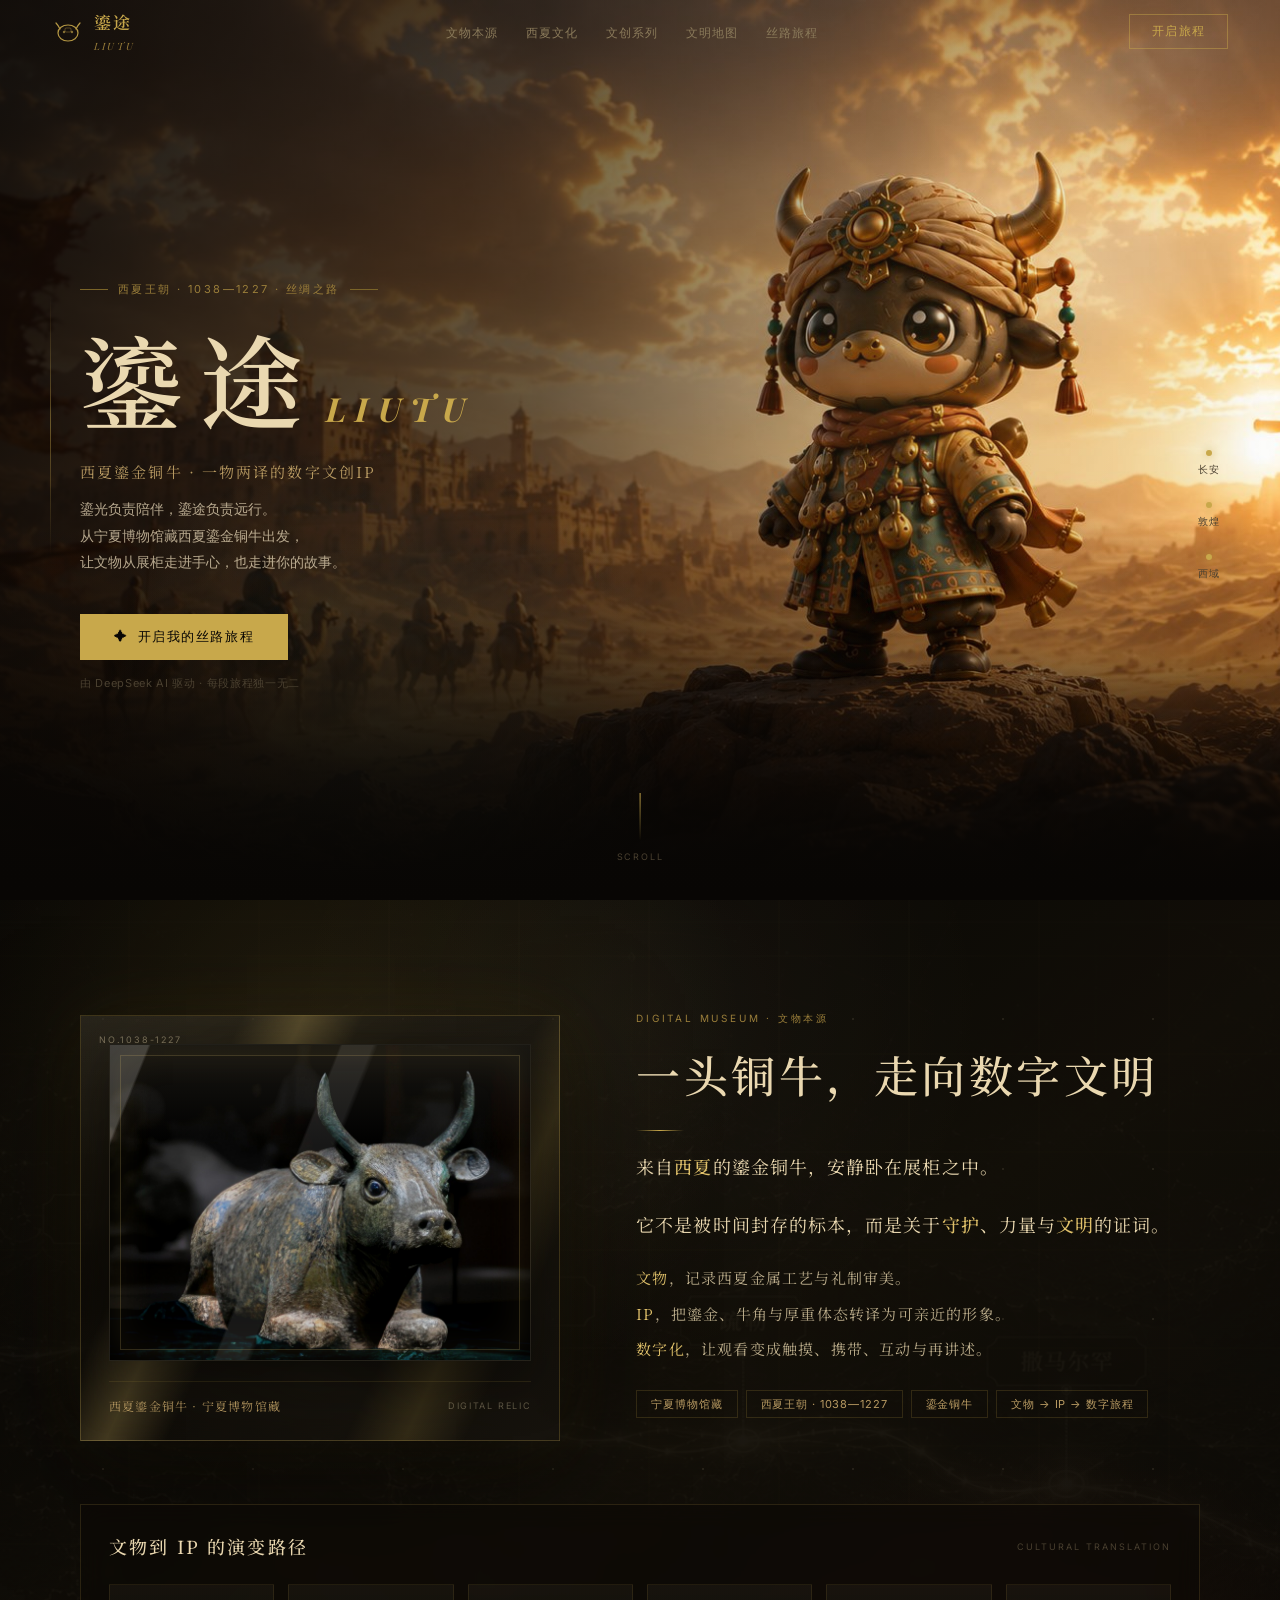
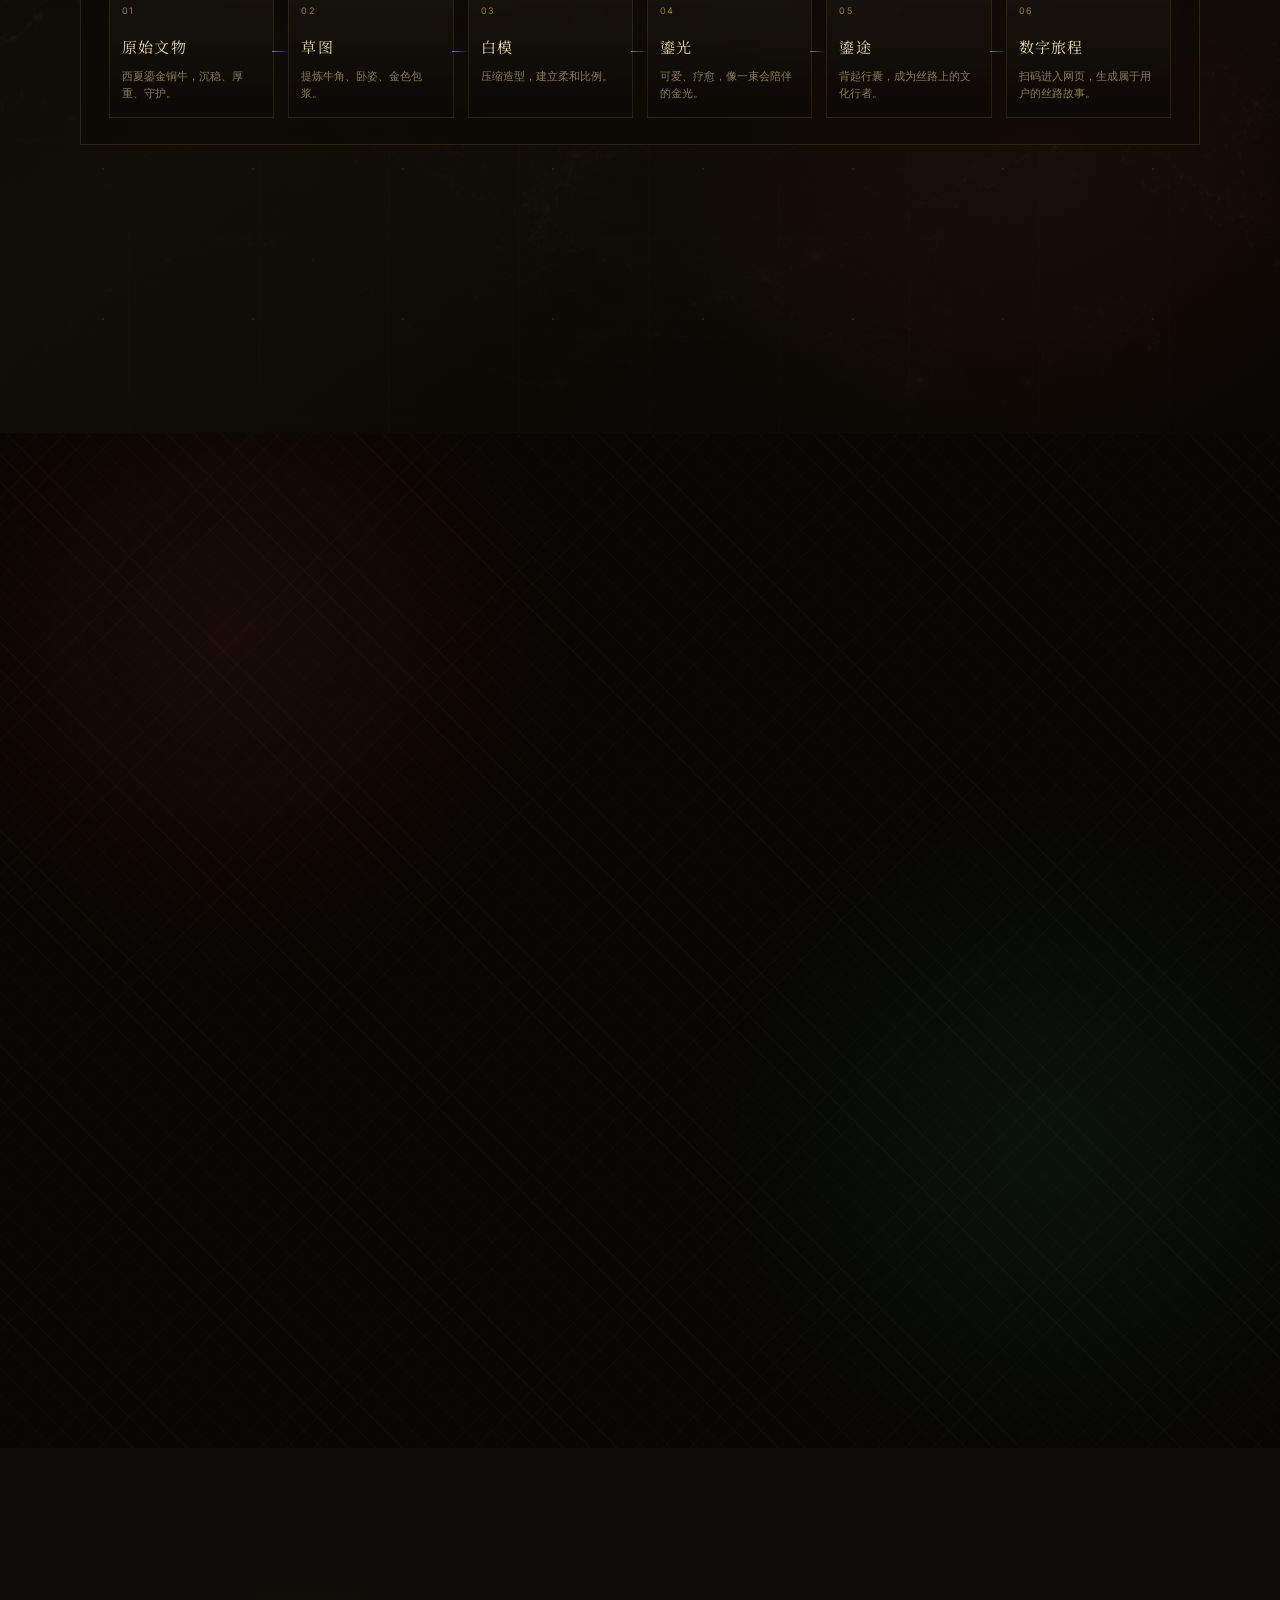
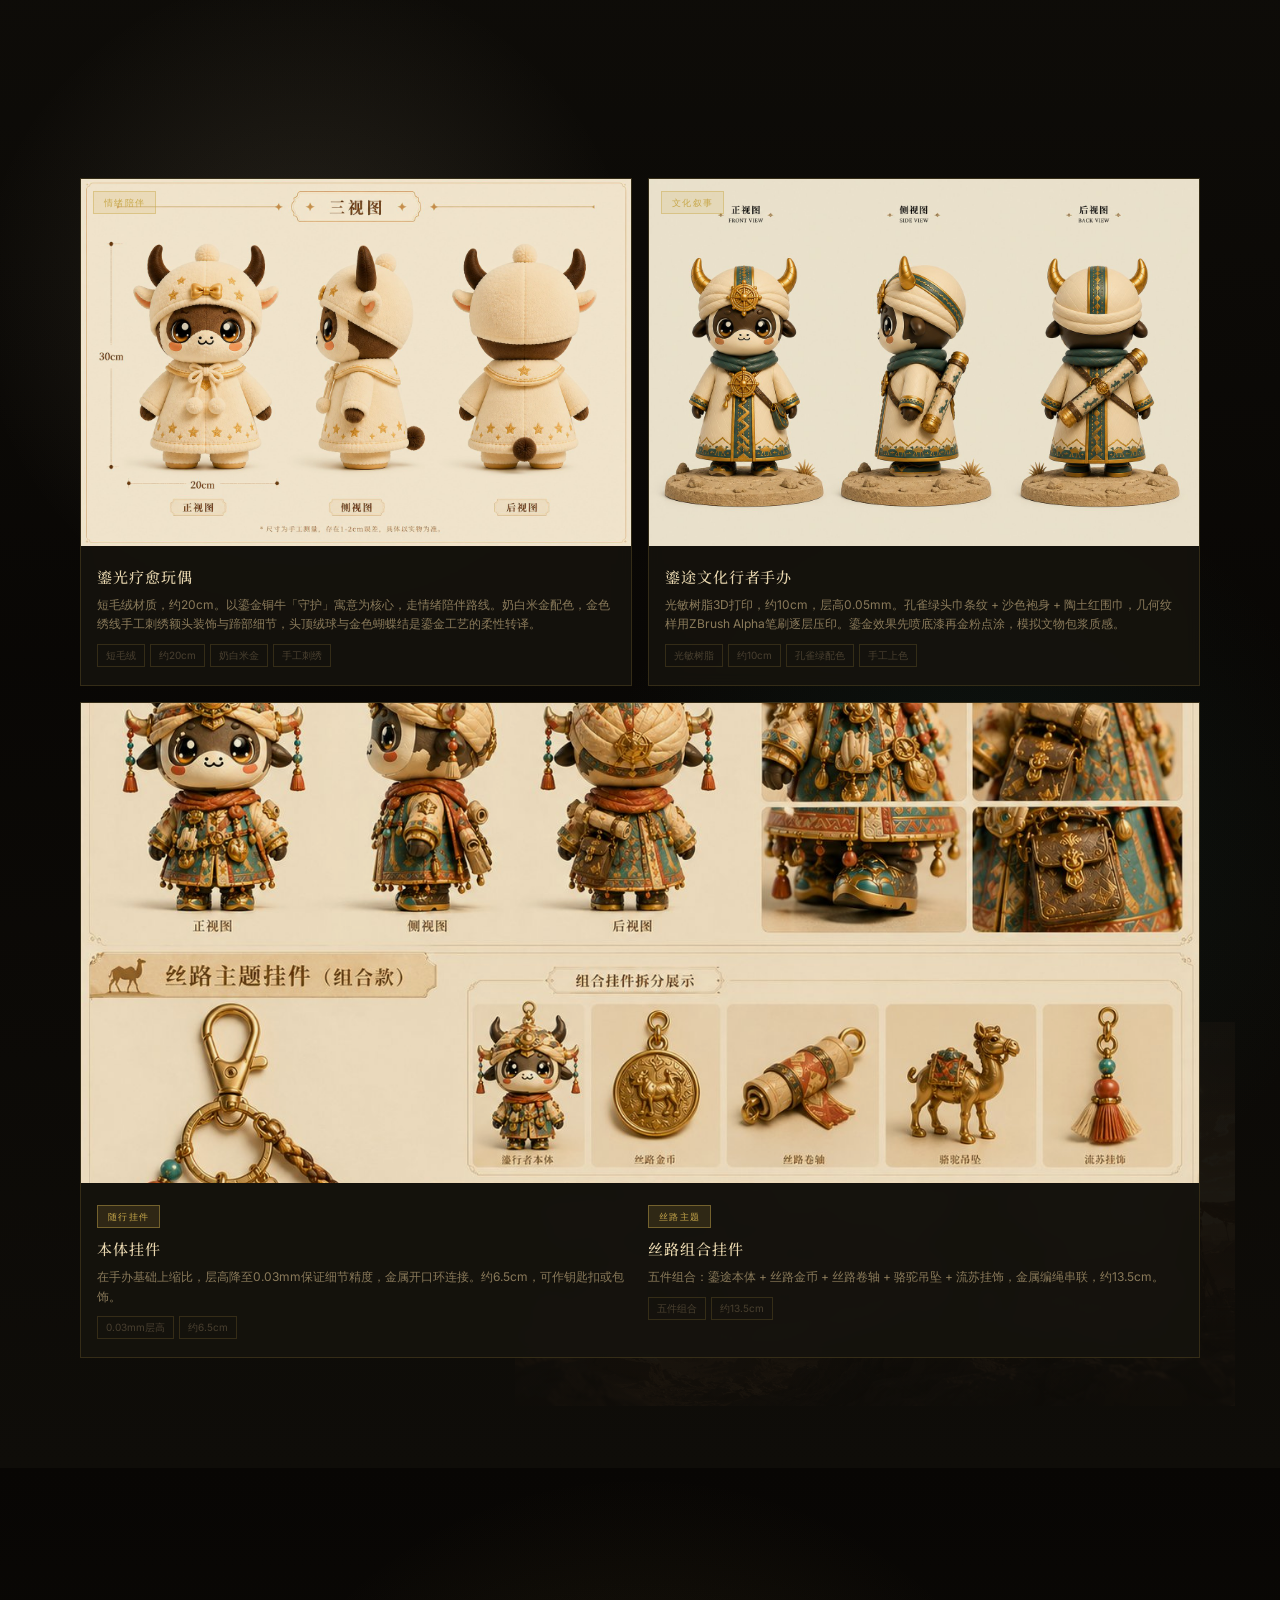
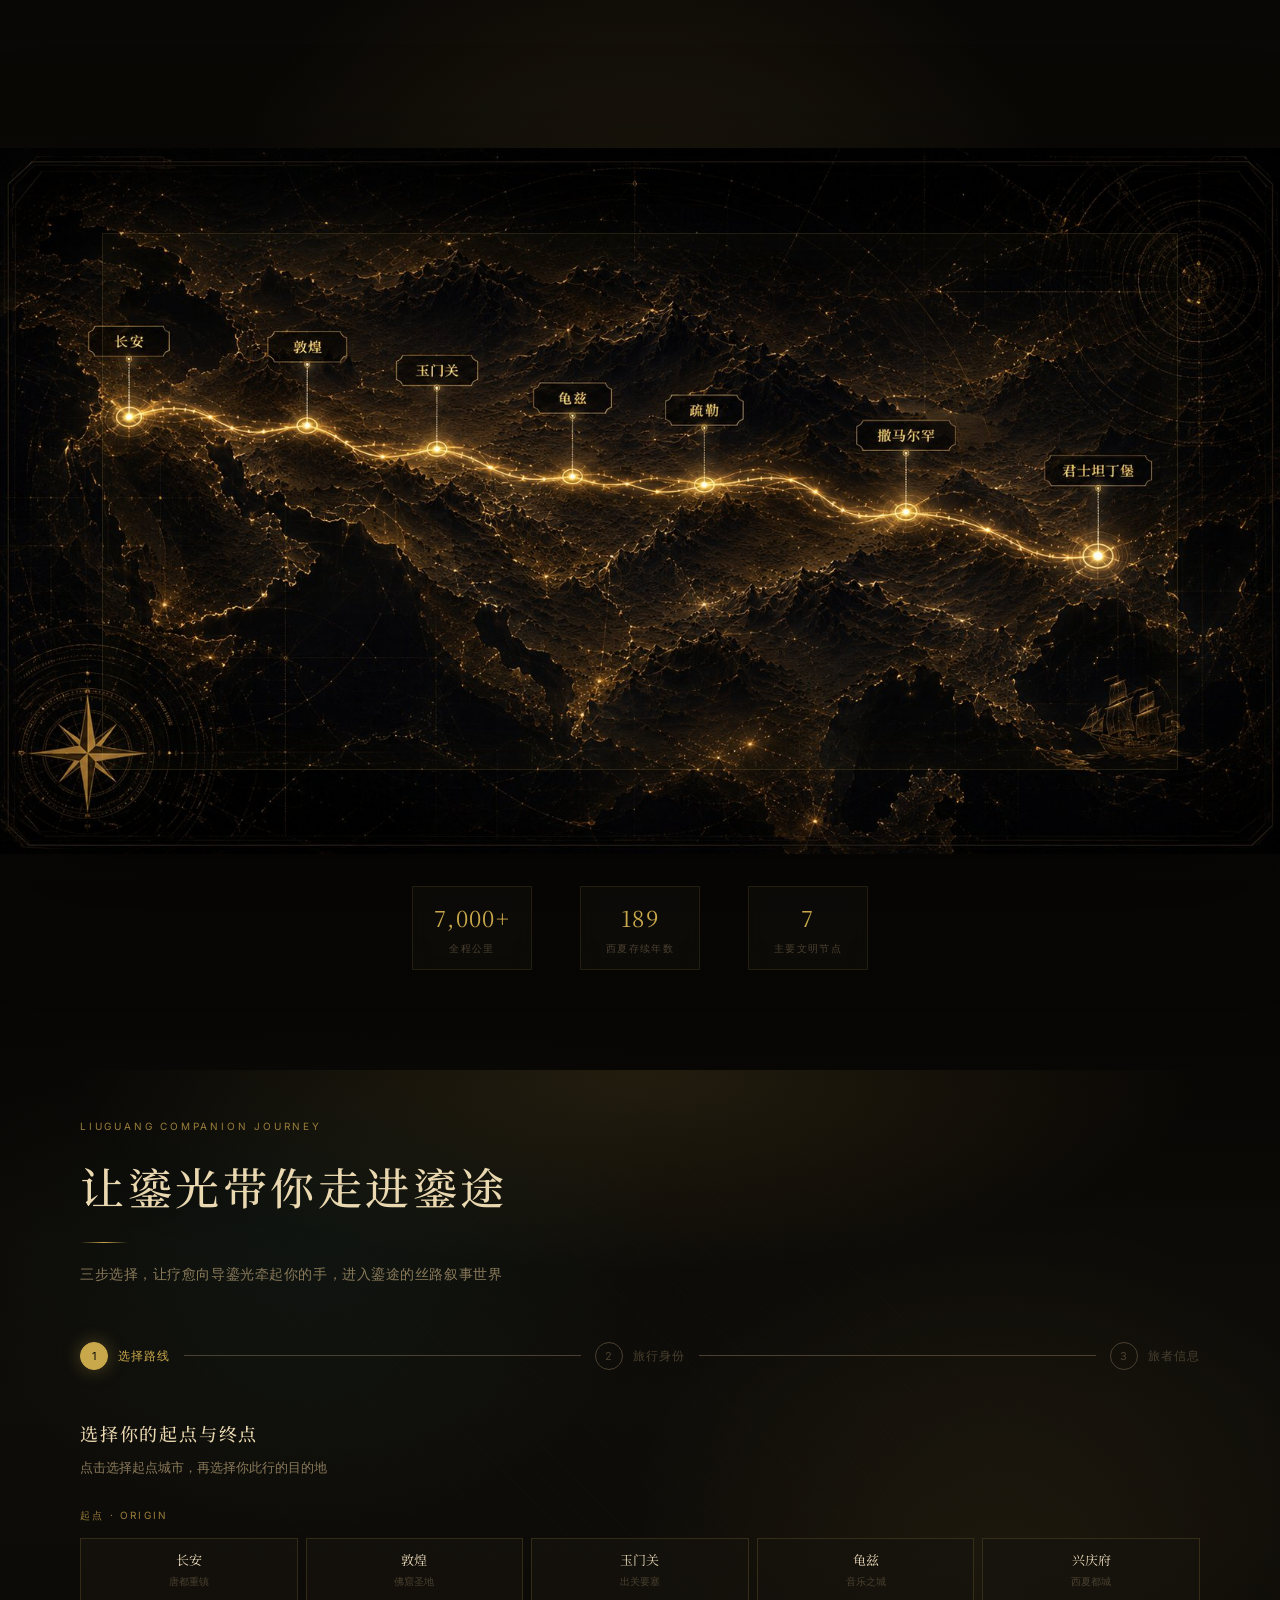
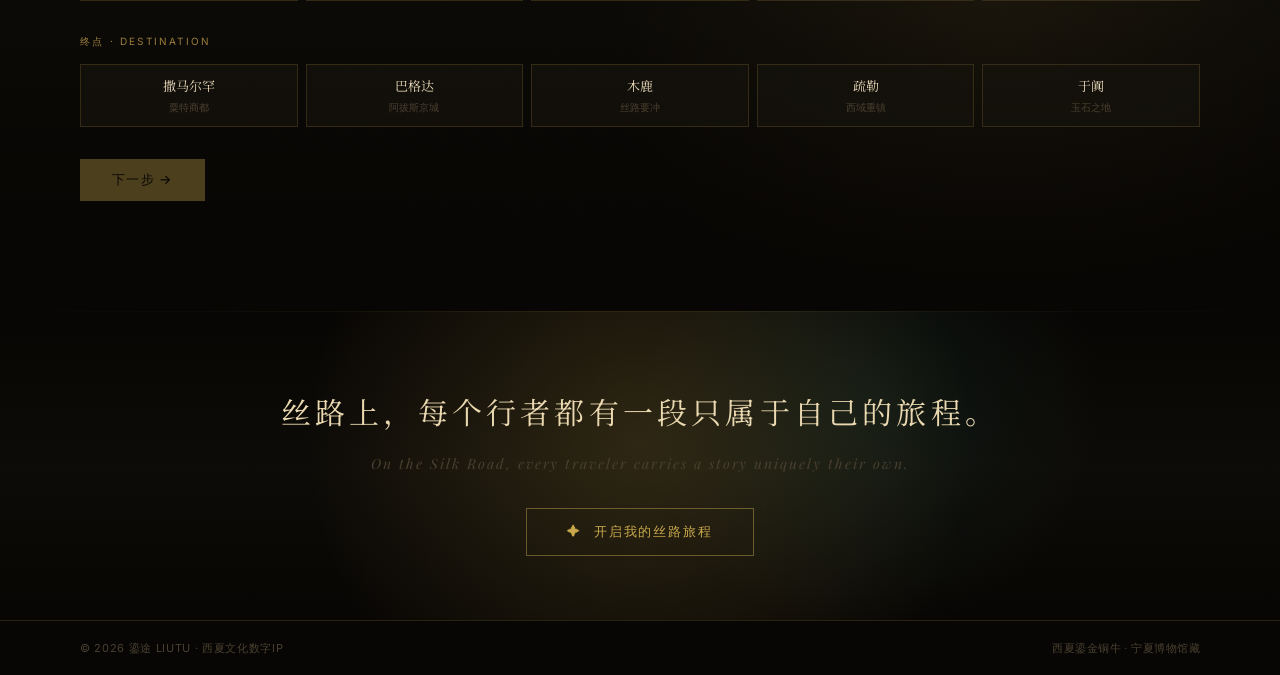
==== commit 132e3229: "精简尾页并删除个人信息" ====
--- a/index_new.html
+++ b/index_new.html
@@ -1173,10 +1173,10 @@
 
 /* ─── §7 结尾 ─── */
 #ending {
-  min-height:60vh;
+  min-height:auto;
   display:flex; flex-direction:column; align-items:center; justify-content:center;
   text-align:center;
-  padding:100px 80px;
+  padding:72px 80px 64px;
   background:var(--bg);
   position:relative; overflow:hidden;
 }
@@ -1193,56 +1193,38 @@
   content:'';
   position:absolute; inset:0; z-index:0; pointer-events:none;
   background:
-    repeating-linear-gradient(45deg, transparent 0, transparent 24px, rgba(200,168,75,.03) 24px, rgba(200,168,75,.03) 25px),
-    repeating-linear-gradient(-45deg, transparent 0, transparent 24px, rgba(200,168,75,.02) 24px, rgba(200,168,75,.02) 25px);
-  opacity:.8;
+    linear-gradient(90deg, transparent, rgba(200,168,75,.16), transparent);
+  height:1px;
+  bottom:auto;
+  opacity:.65;
 }
 #ending > * { position:relative; z-index:1 }
-.ending-bg-pattern {
-  position:absolute; inset:0; opacity:.03;
-}
 .ending-quote {
   font-family:'Noto Serif SC',serif;
-  font-size:clamp(16px, 2vw, 22px);
-  color:var(--sand);
-  letter-spacing:.22em; line-height:2;
-  margin-bottom:10px;
+  font-size:clamp(20px, 2.4vw, 30px);
+  color:var(--sand-lt);
+  letter-spacing:.14em; line-height:1.9;
+  margin-bottom:0;
 }
 .ending-quote-en {
   font-family:'Playfair Display',serif; font-style:italic;
-  font-size:14px; color:var(--text-3); letter-spacing:.14em; margin-bottom:40px;
+  font-size:14px; color:var(--text-3); letter-spacing:.14em; margin-top:12px; margin-bottom:32px;
 }
 .ending-cta {
   padding:14px 40px;
   border:1px solid var(--border-hi);
   background:transparent; color:var(--gold);
   font-size:13px; letter-spacing:.14em;
-  transition:all .3s; margin-bottom:60px;
+  transition:all .3s;
 }
 .ending-cta:hover { background:var(--gold); color:var(--bg) }
-
-/* 毕设信息 */
-.ending-info {
-  width:100%; max-width:640px;
-  padding:28px 36px;
-  border:1px solid var(--border);
-  background:var(--bg-card); margin-bottom:36px;
-}
-.ending-info-title {
-  font-family:'Noto Serif SC',serif; font-size:12px;
-  color:var(--gold-mute); letter-spacing:.2em; margin-bottom:16px;
-}
-.ending-info-grid {
-  display:grid; grid-template-columns:1fr 1fr; gap:8px 24px; text-align:left;
-}
-.ending-info-row { font-size:12px; color:var(--text-2) }
-.ending-info-row span { color:var(--text-3); margin-right:8px }
 
 /* 页脚 */
 footer {
-  padding:24px 80px;
+  padding:18px 80px;
   border-top:1px solid var(--border);
   display:flex; align-items:center; justify-content:space-between;
+  background:#070604;
 }
 .footer-copy { font-size:11px; color:var(--text-3); letter-spacing:.06em }
 .footer-note { font-size:11px; color:var(--text-3); letter-spacing:.04em }
@@ -1278,7 +1260,6 @@
   .merch-grid { grid-template-columns:repeat(2,1fr) }
   .timeline-row { grid-template-columns:1fr 1fr; gap:20px }
   .tl-item:not(:last-child)::after { display:none }
-  .ending-info-grid { grid-template-columns:1fr }
   footer { flex-direction:column; gap:8px; text-align:center }
   .hero-dots { display:none }
   .map-stats { flex-wrap:wrap; gap:12px }
@@ -1823,46 +1804,19 @@
 
 <!-- ??? ?7 ?? ??? -->
 <section id="ending">
-  <svg class="ending-bg-pattern" viewBox="0 0 100 100" preserveAspectRatio="xMidYMid slice">
-    <defs>
-      <pattern id="endpat" x="0" y="0" width="20" height="20" patternUnits="userSpaceOnUse">
-        <rect x="5" y="5" width="10" height="10" fill="none" stroke="var(--gold)" stroke-width=".5" transform="rotate(45 10 10)"/>
-      </pattern>
-    </defs>
-    <rect width="100" height="100" fill="url(#endpat)"/>
-  </svg>
-
-  <p class="ending-quote fade-up">丝路上，每个行者都有一段只属于自己的旅程</p>
+  <p class="ending-quote fade-up">丝路上，每个行者都有一段只属于自己的旅程。</p>
   <p class="ending-quote-en fade-up d1">On the Silk Road, every traveler carries a story uniquely their own.</p>
 
   <button class="ending-cta fade-up d2"
     onclick="document.getElementById('journey').scrollIntoView({behavior:'smooth'})">
     ✦ &nbsp;开启我的丝路旅程
   </button>
-
-  <!-- 毕设信息 -->
-  <div class="ending-info fade-up d3">
-    <div class="ending-info-title">GRADUATION PROJECT · 毕业设计信息</div>
-    <div class="ending-info-grid">
-      <div class="ending-info-row"><span>题目</span>西夏文物数字化文创开发</div>
-      <div class="ending-info-row"><span>学院</span>宁夏大学新闻传播学院</div>
-      <div class="ending-info-row"><span>专业</span>广告学 · 2022级</div>
-      <div class="ending-info-row"><span>指导</span>赵雅洁老师</div>
-      <div class="ending-info-row"><span>学生</span>王泰然</div>
-      <div class="ending-info-row"><span>年份</span>2026届</div>
-    </div>
-  </div>
-
-  <p class="fade-up" style="font-size:12px;color:var(--text-3);letter-spacing:.1em;line-height:2">
-    西夏鎏金铜牛藏于宁夏博物馆 · 致谢宁夏文化遗产<br>
-    本网页 Demo 由 DeepSeek AI 提供内容生成支持
-  </p>
 </section>
 
 <!-- ═══ 页脚 ═══ -->
 <footer>
-  <div class="footer-copy">© 2026 鎏途 LIUTU · 西夏文化数字IP · 宁夏大学毕业设计</div>
-  <div class="footer-note">西夏鎏金铜牛 · 宁夏博物馆藏 · AIGC + 3D建模 + 实体制作</div>
+  <div class="footer-copy">© 2026 鎏途 LIUTU · 西夏文化数字IP</div>
+  <div class="footer-note">西夏鎏金铜牛 · 宁夏博物馆藏</div>
 </footer>
 
 <div id="toast" hidden></div>
@@ -1899,7 +1853,7 @@
 - 常见人物：粟特商人、取经僧、色目人、回鹘商队
 
 【叙事风格要求】
-- 生成内容要适合毕业设计现场展示，篇幅充实，画面感强，不能像简介或摘要
+- 生成内容要适合现场展示，篇幅充实，画面感强，不能像简介或摘要
 - 具体有细节，带游历感和历史感：至少写出2座沿途城市、1个具体人物、1件交换或冲突事件、1个感官细节
 - 正文采用第一视角陪伴式叙事：鎏光作为“我”，带着用户“你”一起走；段落之间可用自然换行
 - 正文采用三段式节奏：启程与身份、途中遭遇、抵达后的回望
@@ -2243,7 +2197,7 @@
     r.narrative, '',
     '── 鎏光手记 ──',
     r.cultural_egg, '',
-    '鎏途 LIUTU · 西夏文化数字IP · 毕业设计'
+    '鎏途 LIUTU · 西夏文化数字IP'
   ].join('\n');
 
   try {
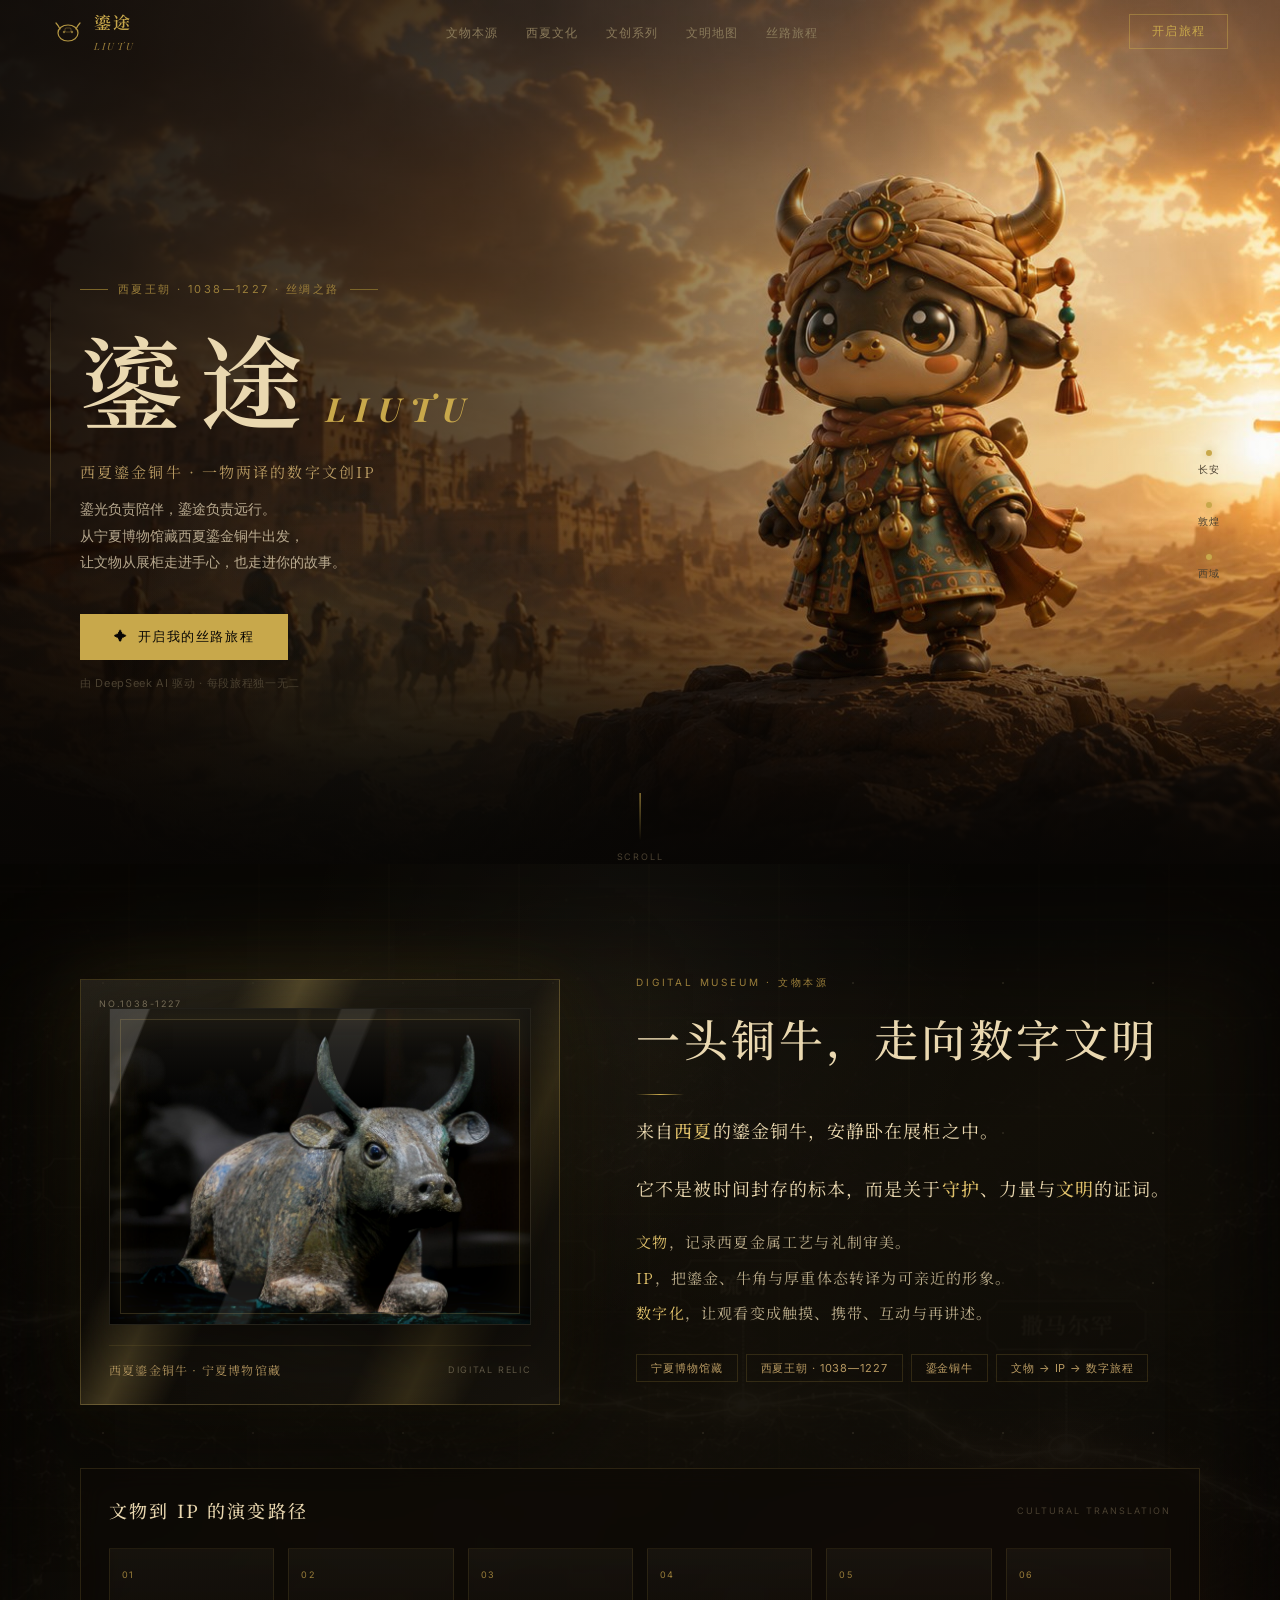
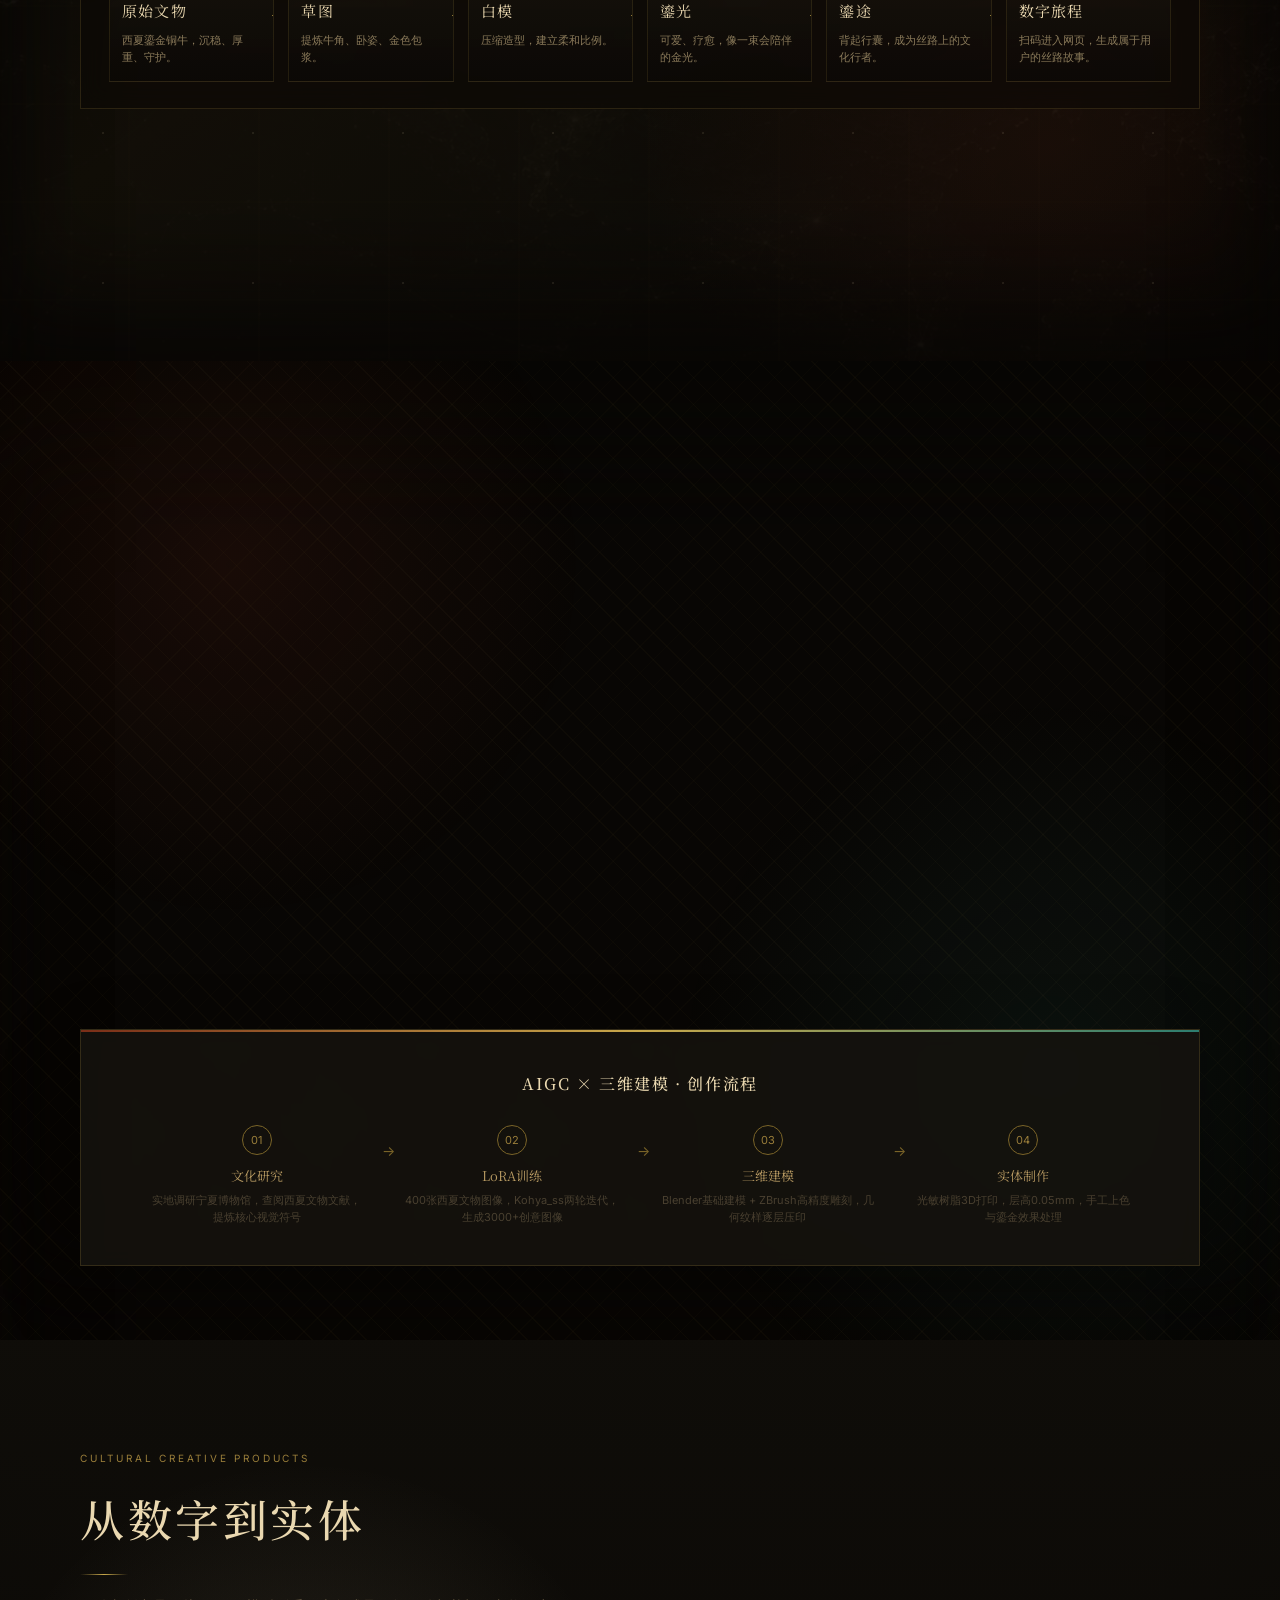
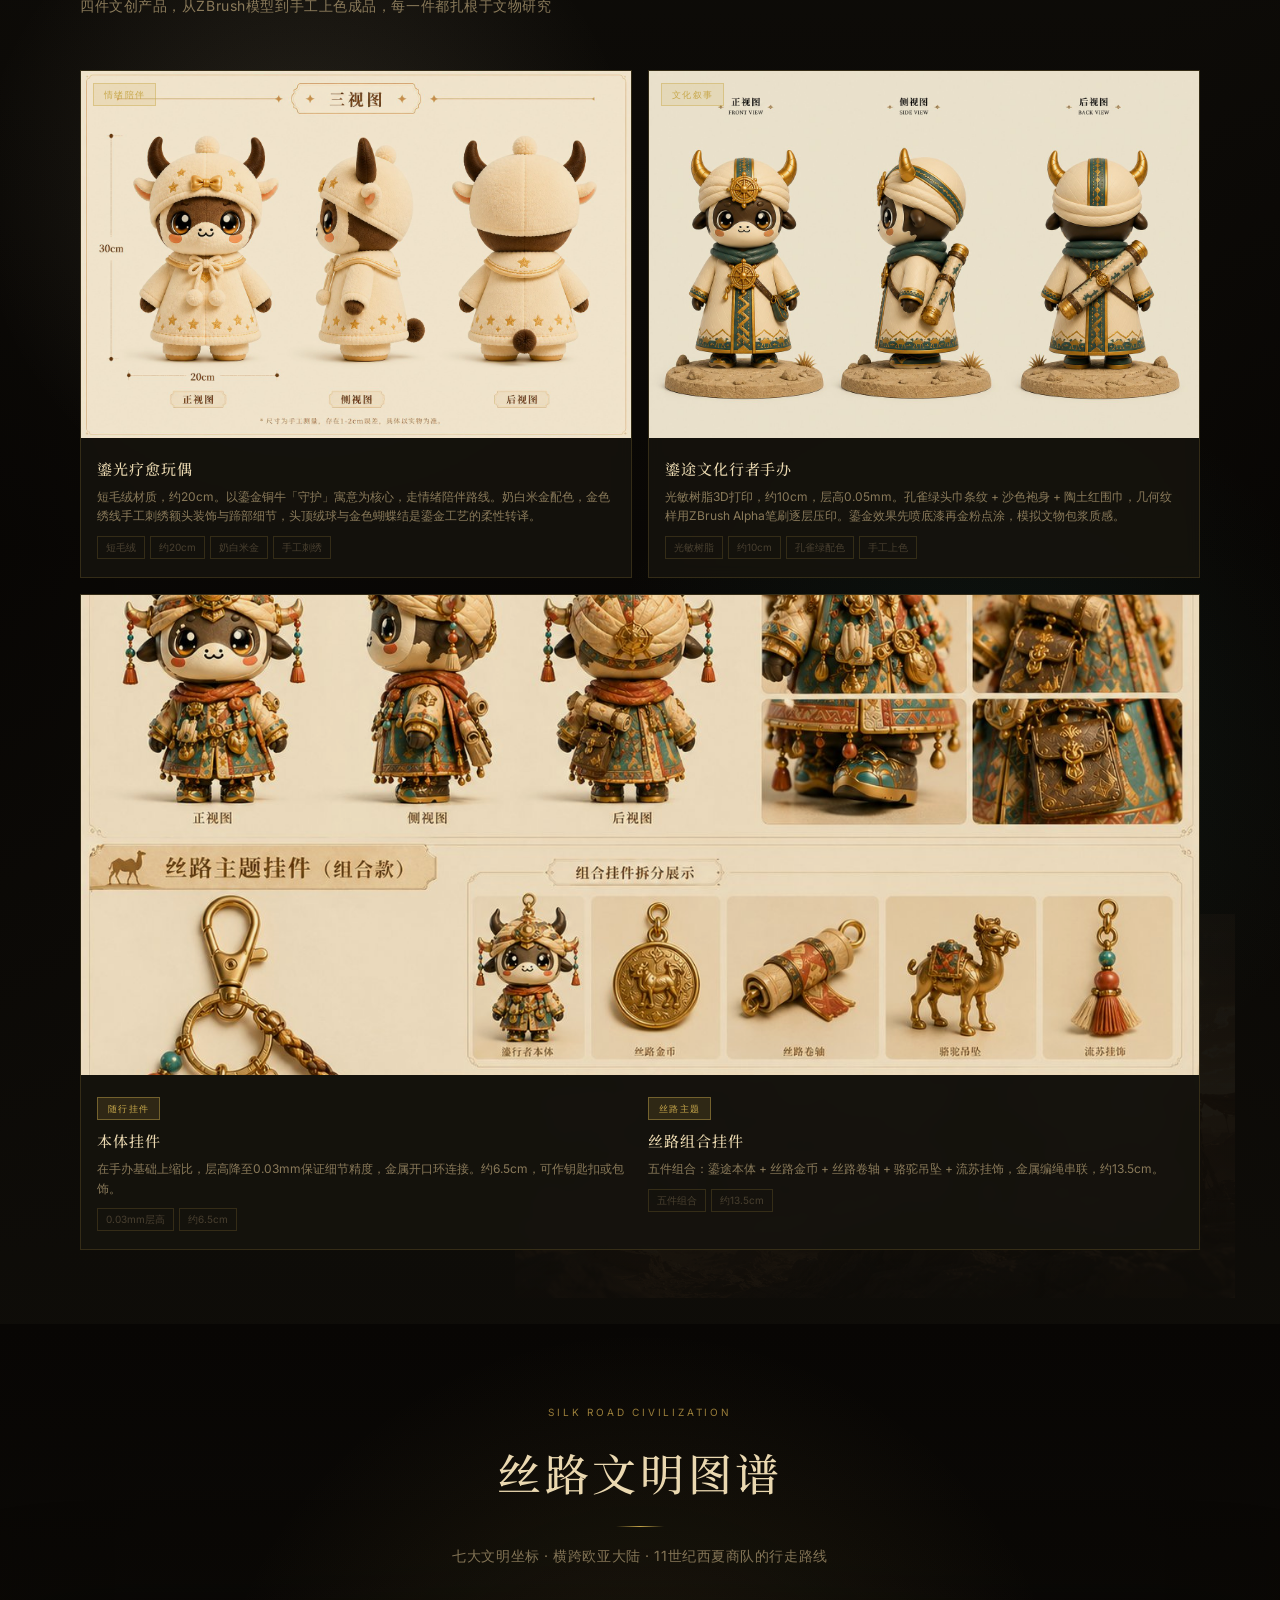
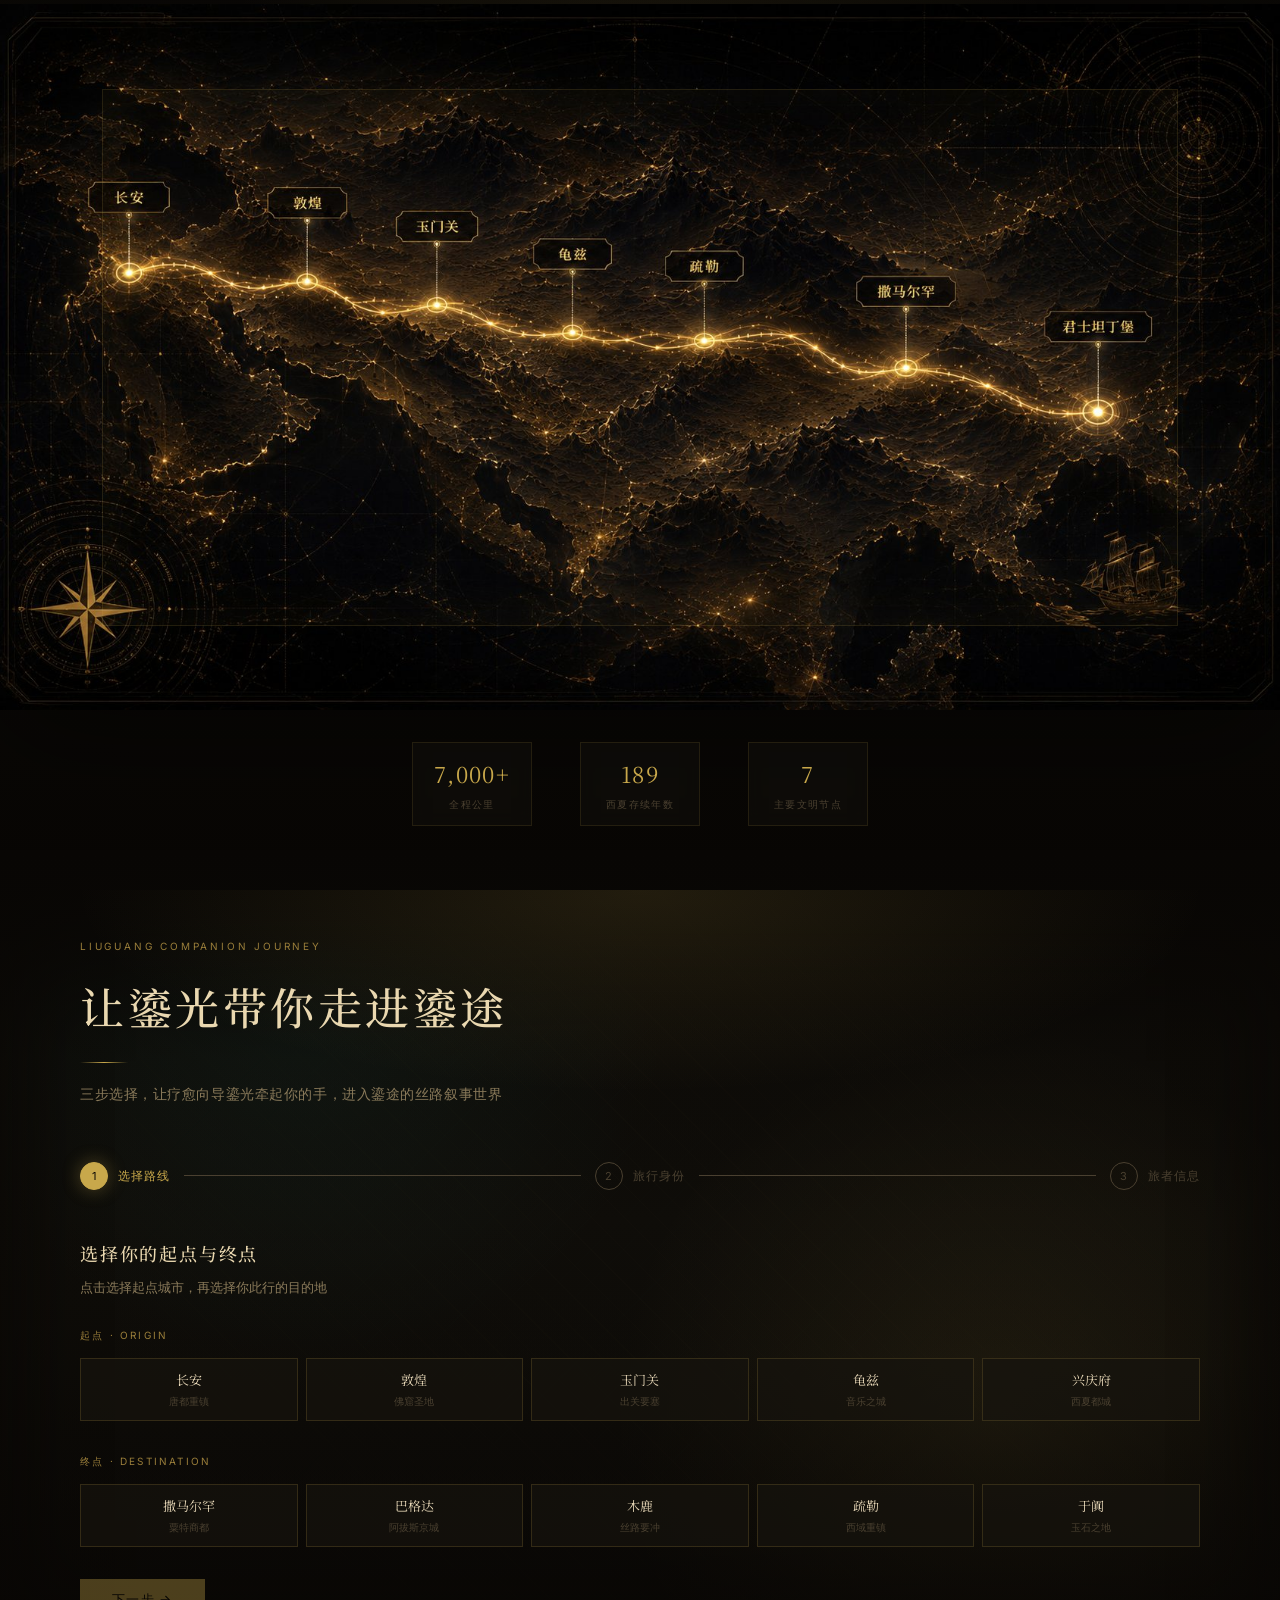
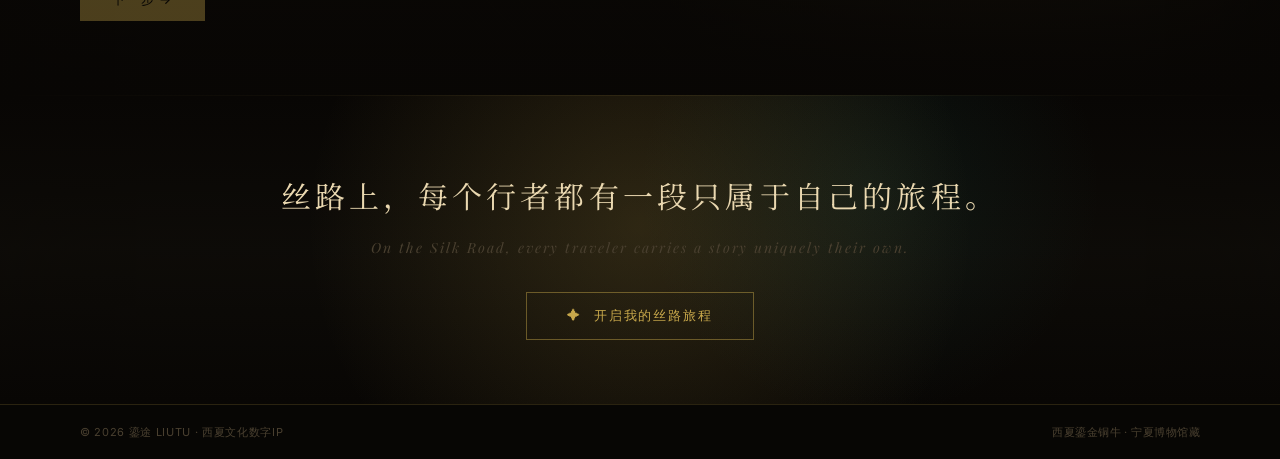
==== commit 3fd78629: "优化页面过渡与交互氛围" ====
--- a/index_new.html
+++ b/index_new.html
@@ -34,6 +34,9 @@
   --mx:        50%;
   --my:        42%;
   --scroll-y:  0px;
+  --museum-vignette:
+    inset 0 96px 96px rgba(8,6,4,.86),
+    inset 0 -96px 96px rgba(8,6,4,.88);
 }
 *,*::before,*::after { box-sizing:border-box; margin:0; padding:0 }
 html { scroll-behavior:smooth; font-size:16px }
@@ -66,6 +69,17 @@
   opacity:.13;
   animation:dustDrift 28s linear infinite;
 }
+.ambient-veil {
+  position:fixed;
+  inset:0;
+  z-index:1;
+  pointer-events:none;
+  background:
+    linear-gradient(to bottom, rgba(8,6,4,.74), transparent 18%, transparent 78%, rgba(8,6,4,.8)),
+    radial-gradient(circle at var(--mx) var(--my), rgba(223,192,106,.1), transparent 22vw);
+  mix-blend-mode:screen;
+  opacity:.42;
+}
 ::-webkit-scrollbar { width:3px }
 ::-webkit-scrollbar-track { background:var(--bg) }
 ::-webkit-scrollbar-thumb { background:var(--gold-lo); border-radius:2px }
@@ -74,7 +88,7 @@
 a { color:inherit; text-decoration:none }
 button { font-family:inherit; cursor:pointer }
 
-body > * { position:relative; z-index:1 }
+body > * { position:relative; z-index:2 }
 
 @keyframes dustDrift { to { background-position:260px -180px, -180px 260px } }
 @keyframes slowZoom { 0%{transform:scale(1)} 100%{transform:scale(1.06)} }
@@ -123,8 +137,30 @@
 .nav-name { font-family:'Noto Serif SC',serif; font-size:17px; font-weight:600; color:var(--gold); letter-spacing:.12em }
 .nav-name-en { font-family:'Playfair Display',serif; font-size:10px; font-style:italic; color:var(--gold-mute); letter-spacing:.22em; margin-top:1px }
 .nav-links { display:flex; align-items:center; gap:28px; list-style:none }
-.nav-links a { font-size:12px; letter-spacing:.08em; color:var(--text-2); transition:color .25s }
-.nav-links a:hover { color:var(--gold) }
+.nav-links a {
+  font-size:12px; letter-spacing:.08em; color:var(--text-2);
+  transition:color .25s, text-shadow .25s;
+  position:relative;
+}
+.nav-links a::after {
+  content:'';
+  position:absolute; left:0; right:0; bottom:-10px;
+  height:1px;
+  background:linear-gradient(90deg, transparent, var(--gold), transparent);
+  opacity:0;
+  transform:scaleX(.45);
+  transition:opacity .25s, transform .25s;
+}
+.nav-links a:hover,
+.nav-links a.is-active {
+  color:var(--gold);
+  text-shadow:0 0 18px rgba(200,168,75,.22);
+}
+.nav-links a:hover::after,
+.nav-links a.is-active::after {
+  opacity:1;
+  transform:scaleX(1);
+}
 .nav-btn {
   padding:8px 22px;
   border:1px solid var(--border-hi);
@@ -281,7 +317,14 @@
 @keyframes scrollLine { 0%{transform:scaleY(0); transform-origin:top} 50%{transform:scaleY(1); transform-origin:top} 51%{transform-origin:bottom} 100%{transform:scaleY(0); transform-origin:bottom} }
 
 /* ─── 通用 section 样式 ─── */
-section { padding:110px 80px; position:relative }
+section {
+  padding:110px 80px;
+  position:relative;
+  box-shadow:var(--museum-vignette);
+  isolation:isolate;
+}
+section + section { margin-top:-36px }
+section + section > * { position:relative; z-index:1 }
 .sec-label {
   display:block; font-size:10px; letter-spacing:.28em;
   color:var(--gold-mute); text-transform:uppercase; margin-bottom:14px;
@@ -388,9 +431,31 @@
   border:1px solid var(--border);
   background:rgba(22,19,14,.7);
   text-align:center;
+  position:relative;
   transition:transform .25s, border-color .25s, background .25s, box-shadow .25s; cursor:pointer;
 }
-.chip:hover { border-color:var(--gold-mute); background:rgba(200,168,75,.06); transform:translateY(-3px) }
+.chip::before,
+.mini-card::before,
+.evo-step::before,
+.feature-card::before,
+.culture-card::after,
+.merch-card::after,
+.map-stat::before {
+  content:'';
+  position:absolute; inset:0;
+  pointer-events:none;
+  background:radial-gradient(circle at var(--mx, 50%) var(--my, 50%), rgba(223,192,106,.14), transparent 46%);
+  opacity:0;
+  transition:opacity .28s ease;
+}
+.chip:hover { border-color:var(--gold-mute); background:rgba(200,168,75,.06); transform:translateY(-3px); box-shadow:0 16px 36px rgba(0,0,0,.2) }
+.chip:hover::before,
+.mini-card:hover::before,
+.evo-step:hover::before,
+.feature-card:hover::before,
+.culture-card:hover::after,
+.merch-card:hover::after,
+.map-stat:hover::before { opacity:1 }
 .chip.is-selected { border-color:var(--gold); background:rgba(200,168,75,.1); box-shadow:0 0 0 1px rgba(200,168,75,.18), 0 14px 32px rgba(0,0,0,.18) }
 .chip-name { font-size:13px; color:var(--text); font-family:'Noto Serif SC',serif; margin-bottom:2px }
 .chip.is-selected .chip-name { color:var(--gold) }
@@ -405,9 +470,10 @@
   border:1px solid var(--border);
   background:rgba(22,19,14,.7);
   text-align:center; cursor:pointer;
+  position:relative; overflow:hidden;
   transition:transform .25s, border-color .25s, background .25s, box-shadow .25s;
 }
-.mini-card:hover { border-color:var(--gold-mute); transform:translateY(-4px) }
+.mini-card:hover { border-color:var(--gold-mute); transform:translateY(-4px); box-shadow:0 18px 40px rgba(0,0,0,.22) }
 .mini-card.is-selected { border-color:var(--gold); background:rgba(200,168,75,.08); box-shadow:0 16px 38px rgba(0,0,0,.22) }
 .mini-card-icon { font-size:22px; margin-bottom:8px }
 .mini-card-name { font-size:13px; color:var(--text); font-family:'Noto Serif SC',serif; margin-bottom:4px }
@@ -710,6 +776,14 @@
   border:1px solid rgba(200,168,75,.12);
   background:rgba(22,19,14,.45);
   backdrop-filter:blur(8px);
+  position:relative;
+  overflow:hidden;
+  transition:transform .28s ease, border-color .28s ease, box-shadow .28s ease;
+}
+.map-stat:hover {
+  transform:translateY(-3px);
+  border-color:rgba(200,168,75,.32);
+  box-shadow:0 18px 42px rgba(0,0,0,.22);
 }
 .map-stat-num { font-family:'Noto Serif SC',serif; font-size:22px; color:var(--gold); letter-spacing:.06em }
 .map-stat-lbl { font-size:10px; letter-spacing:.14em; color:var(--text-3); margin-top:3px }
@@ -902,8 +976,15 @@
   min-height:112px;
   padding:18px 12px 14px;
   position:relative;
+  overflow:hidden;
   background:linear-gradient(180deg, rgba(234,216,176,.045), rgba(8,6,4,.42));
   border:1px solid rgba(200,168,75,.12);
+  transition:transform .28s ease, border-color .28s ease, background .28s ease;
+}
+.evo-step:hover {
+  transform:translateY(-4px);
+  border-color:rgba(200,168,75,.3);
+  background:linear-gradient(180deg, rgba(234,216,176,.075), rgba(8,6,4,.5));
 }
 .evo-step:not(:last-child)::after {
   content:'';
@@ -942,6 +1023,8 @@
   background:rgba(16,13,8,.62);
   border-top:1px solid rgba(200,168,75,.2);
   min-height:154px;
+  position:relative;
+  overflow:hidden;
   transition:transform .28s ease, background .28s ease;
 }
 .feature-card:hover {
@@ -1279,6 +1362,7 @@
 </style>
 </head>
 <body>
+<div class="ambient-veil" aria-hidden="true"></div>
 
 <!-- ═══ 导航 ═══ -->
 <nav id="nav">
@@ -1902,6 +1986,14 @@
   window.addEventListener('scroll', () => {
     root.style.setProperty('--scroll-y', `${Math.min(scrollY, 720)}px`);
   }, { passive:true });
+
+  $$('.chip, .mini-card, .evo-step, .feature-card, .culture-card, .merch-card, .map-stat').forEach(el => {
+    el.addEventListener('pointermove', e => {
+      const rect = el.getBoundingClientRect();
+      el.style.setProperty('--mx', `${((e.clientX - rect.left) / rect.width) * 100}%`);
+      el.style.setProperty('--my', `${((e.clientY - rect.top) / rect.height) * 100}%`);
+    }, { passive:true });
+  });
 }
 
 function showToast(msg) {
@@ -1914,6 +2006,20 @@
 /* ── 导航滚动效果 ── */
 const nav = $('#nav');
 window.addEventListener('scroll', () => nav.classList.toggle('scrolled', scrollY > 50), { passive:true });
+
+const navLinks = $$('.nav-links a');
+const navSections = navLinks
+  .map(a => ({ a, section: $(a.getAttribute('href')) }))
+  .filter(item => item.section);
+const navSpy = new IntersectionObserver(entries => {
+  entries.forEach(entry => {
+    if (!entry.isIntersecting) return;
+    navLinks.forEach(a => a.classList.remove('is-active'));
+    const current = navSections.find(item => item.section === entry.target);
+    if (current) current.a.classList.add('is-active');
+  });
+}, { threshold:.32, rootMargin:'-24% 0px -52% 0px' });
+navSections.forEach(item => navSpy.observe(item.section));
 
 /* ── 滚入动画 ── */
 const io = new IntersectionObserver(entries => {
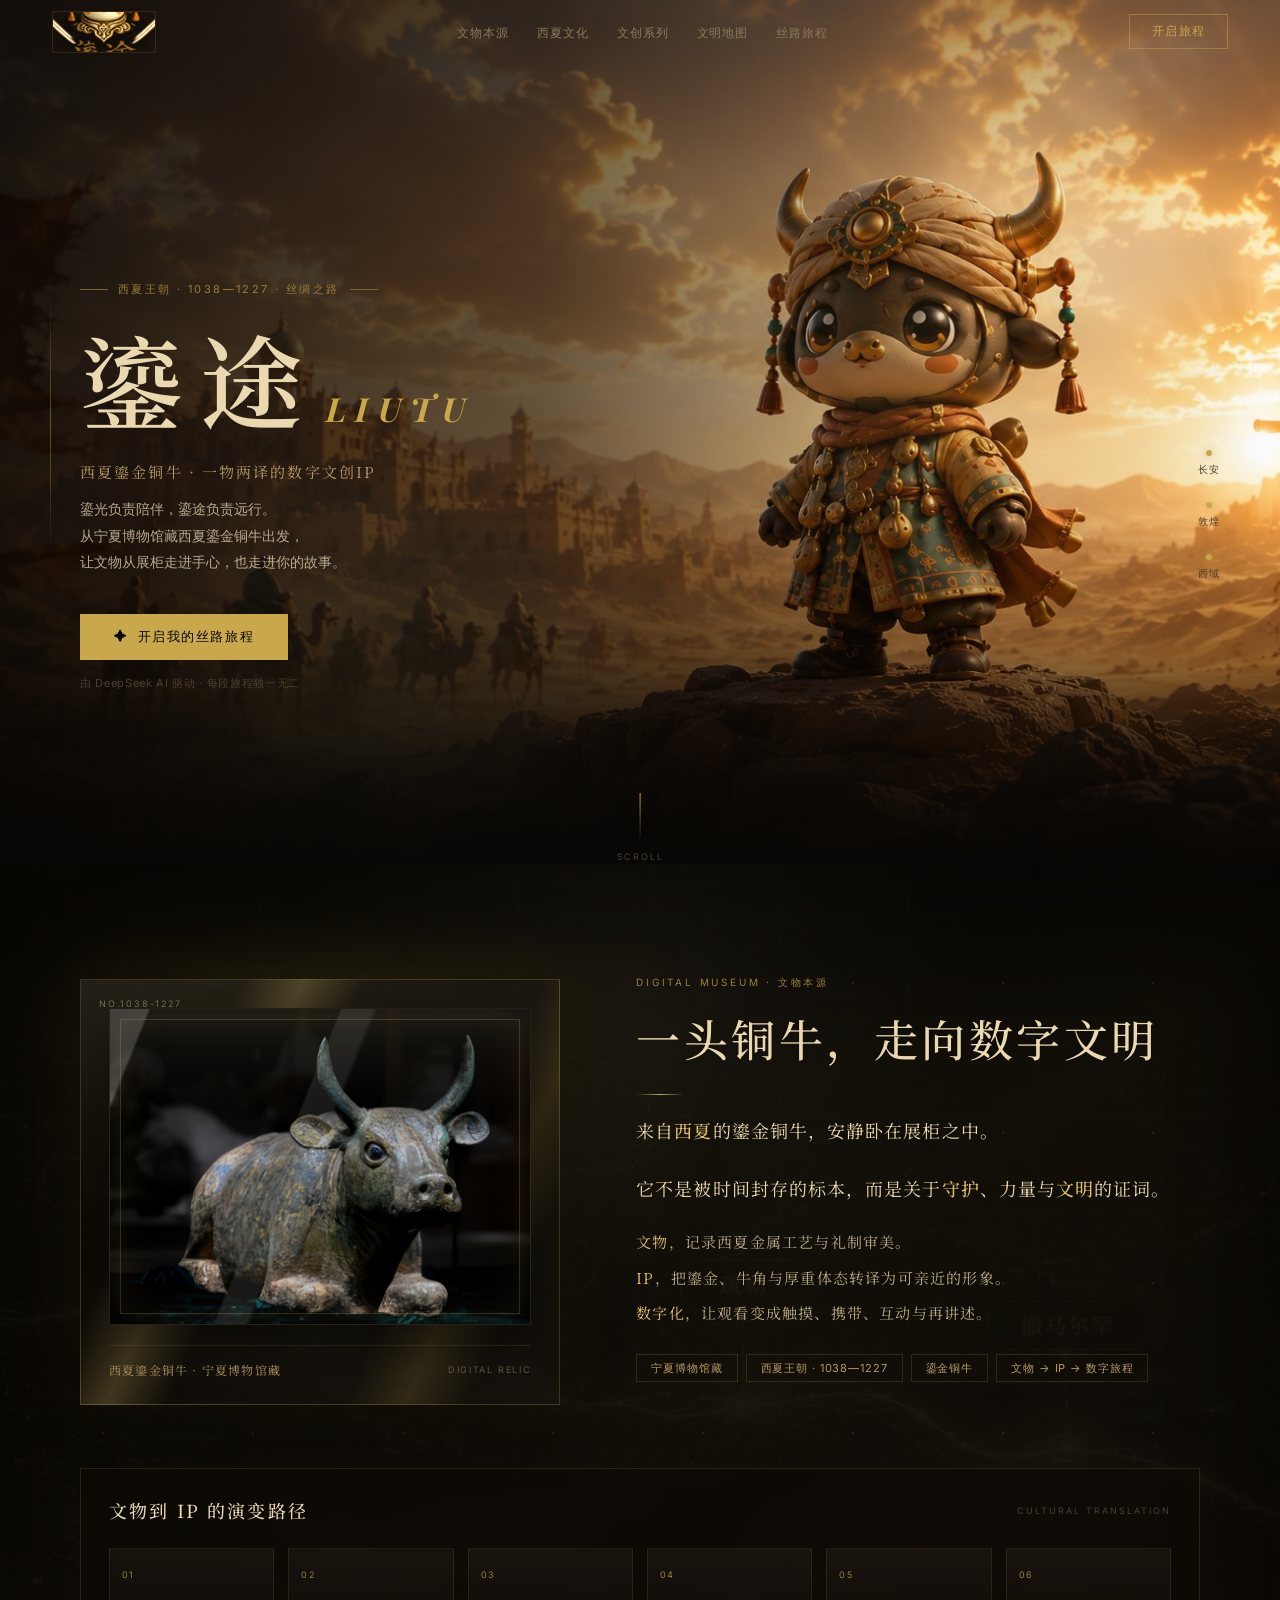
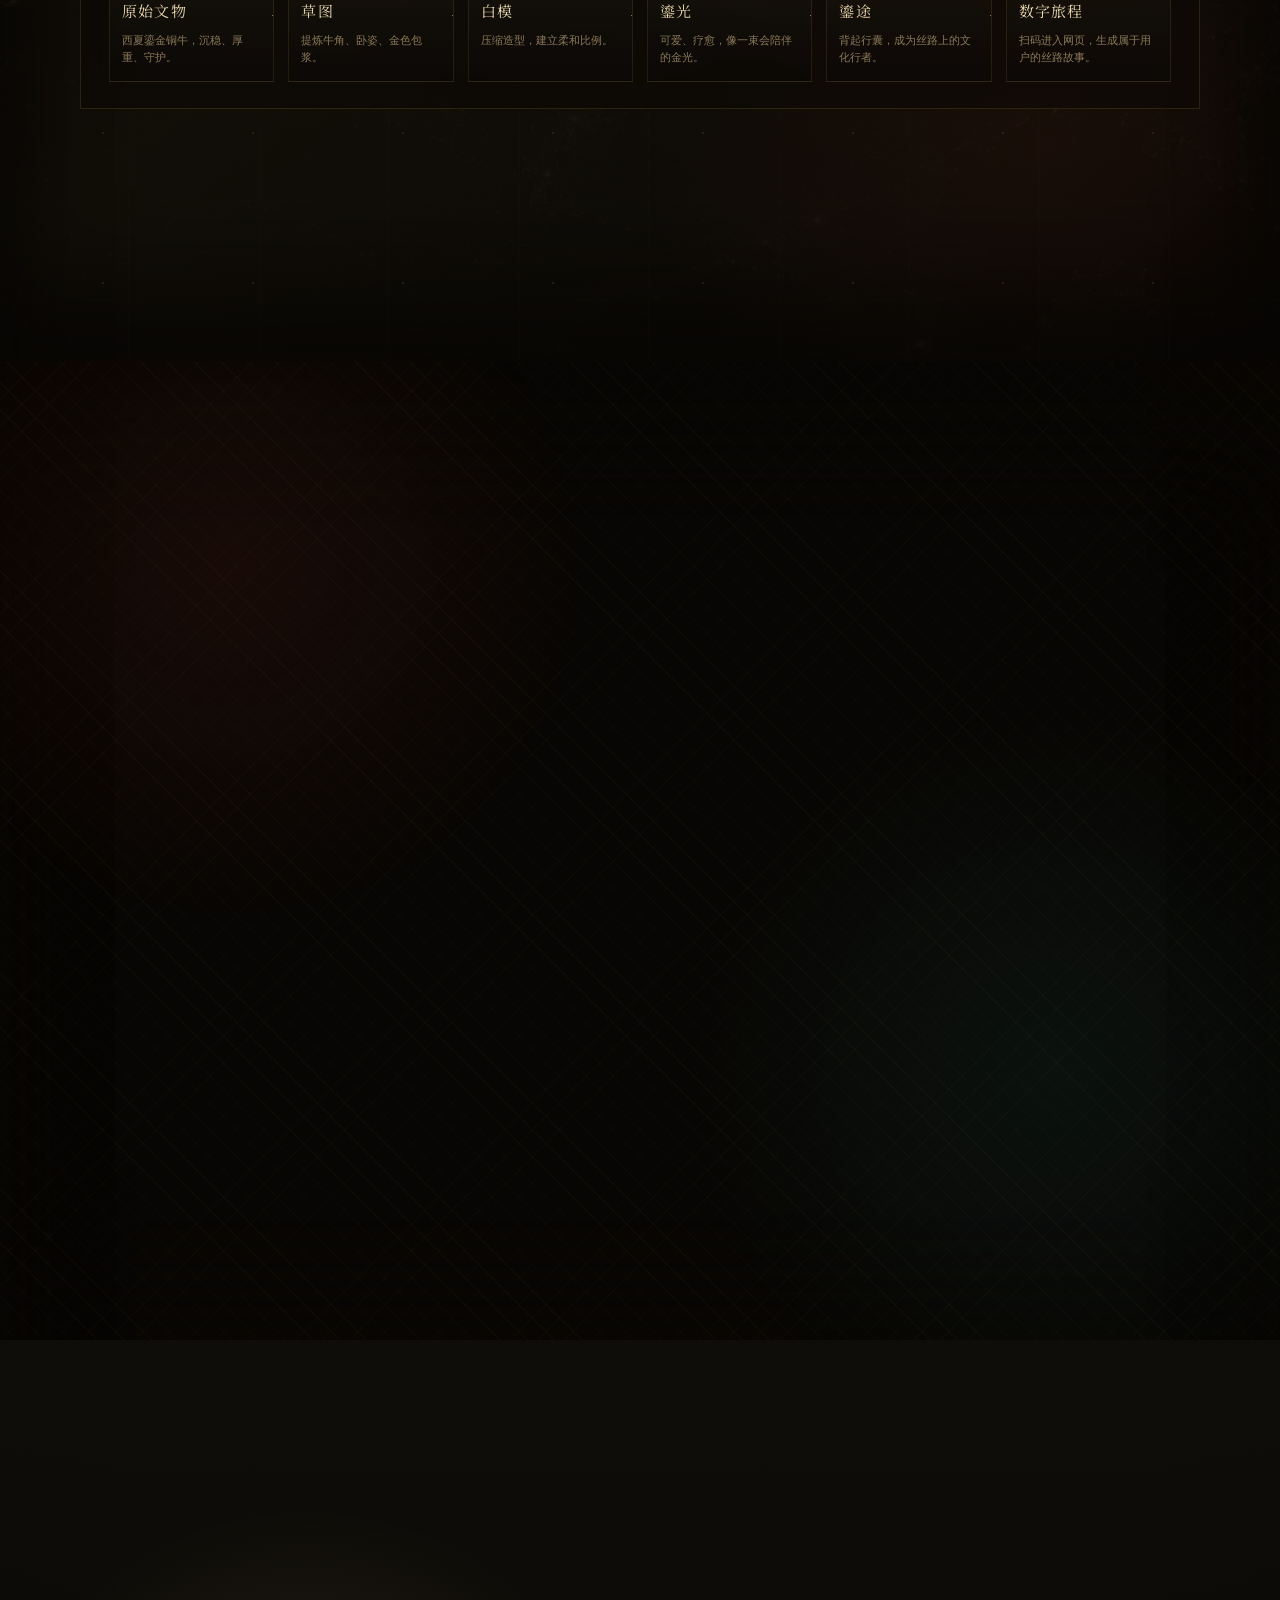
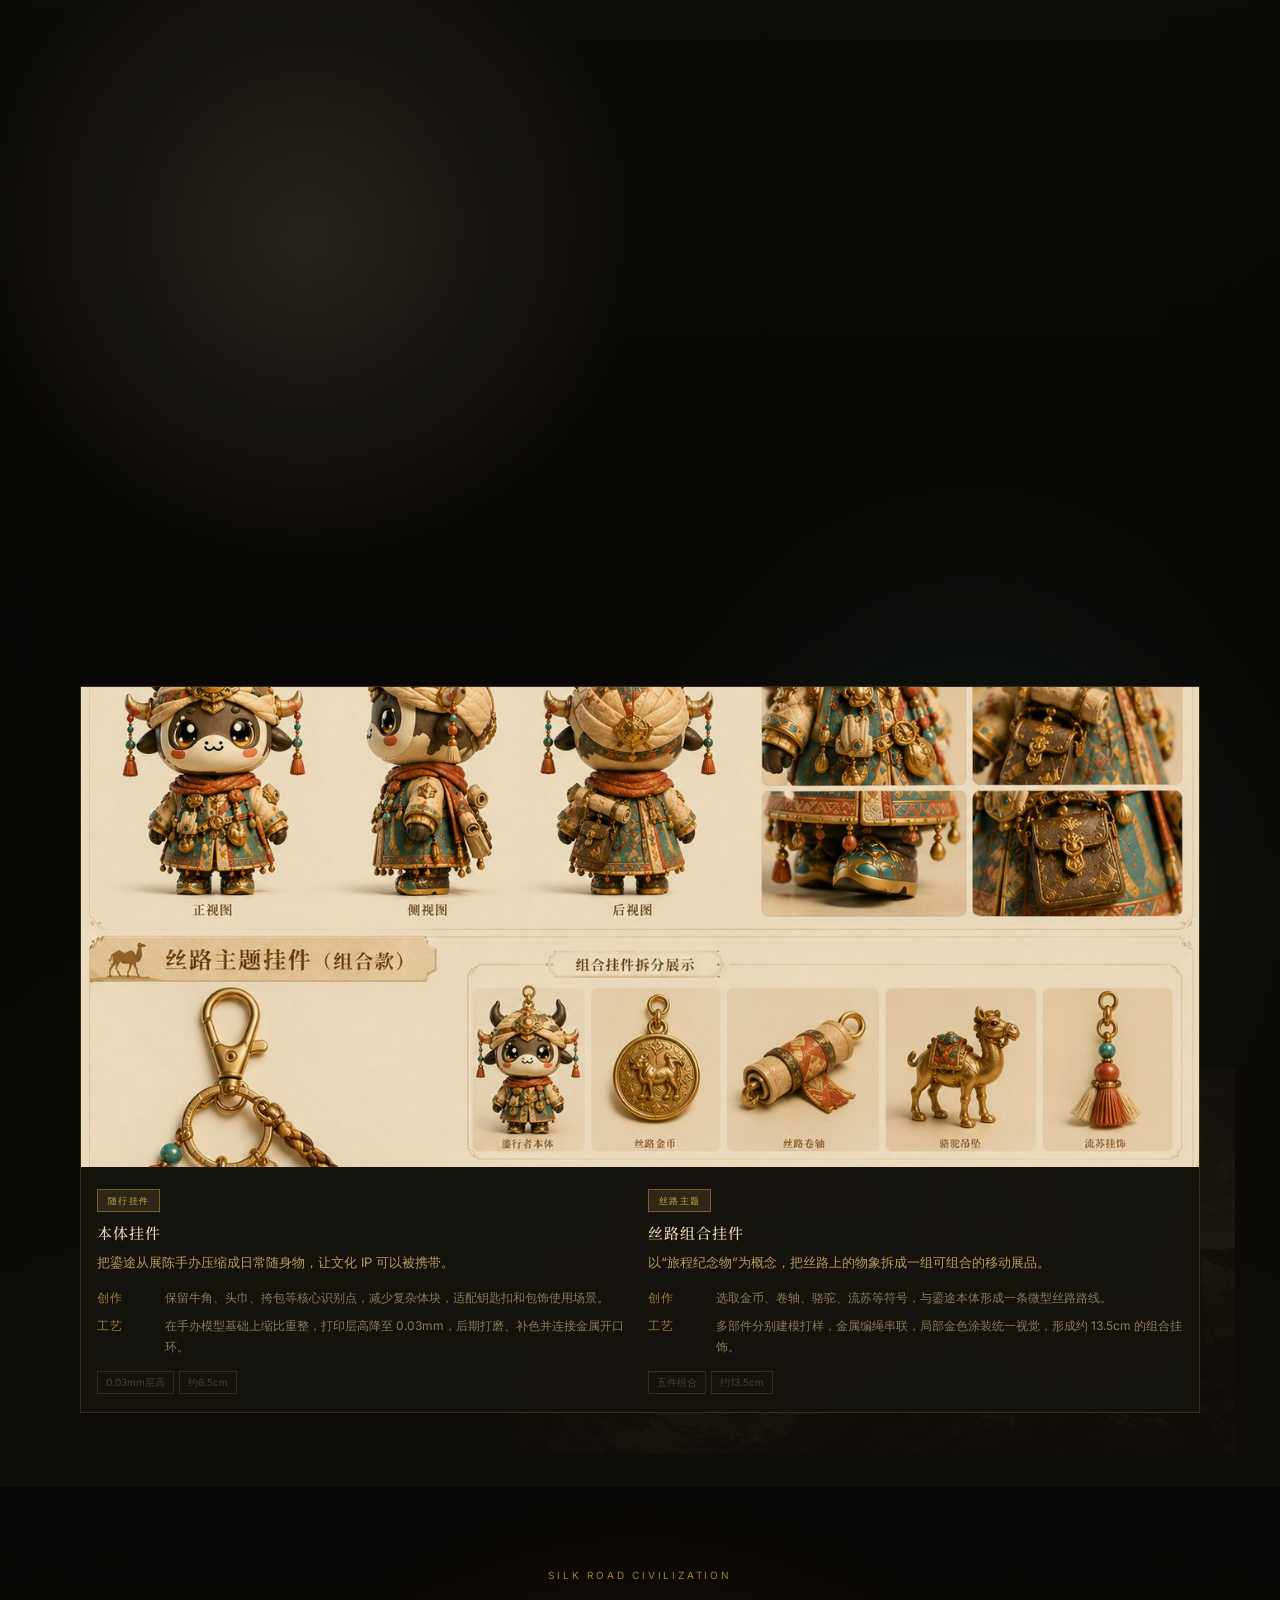
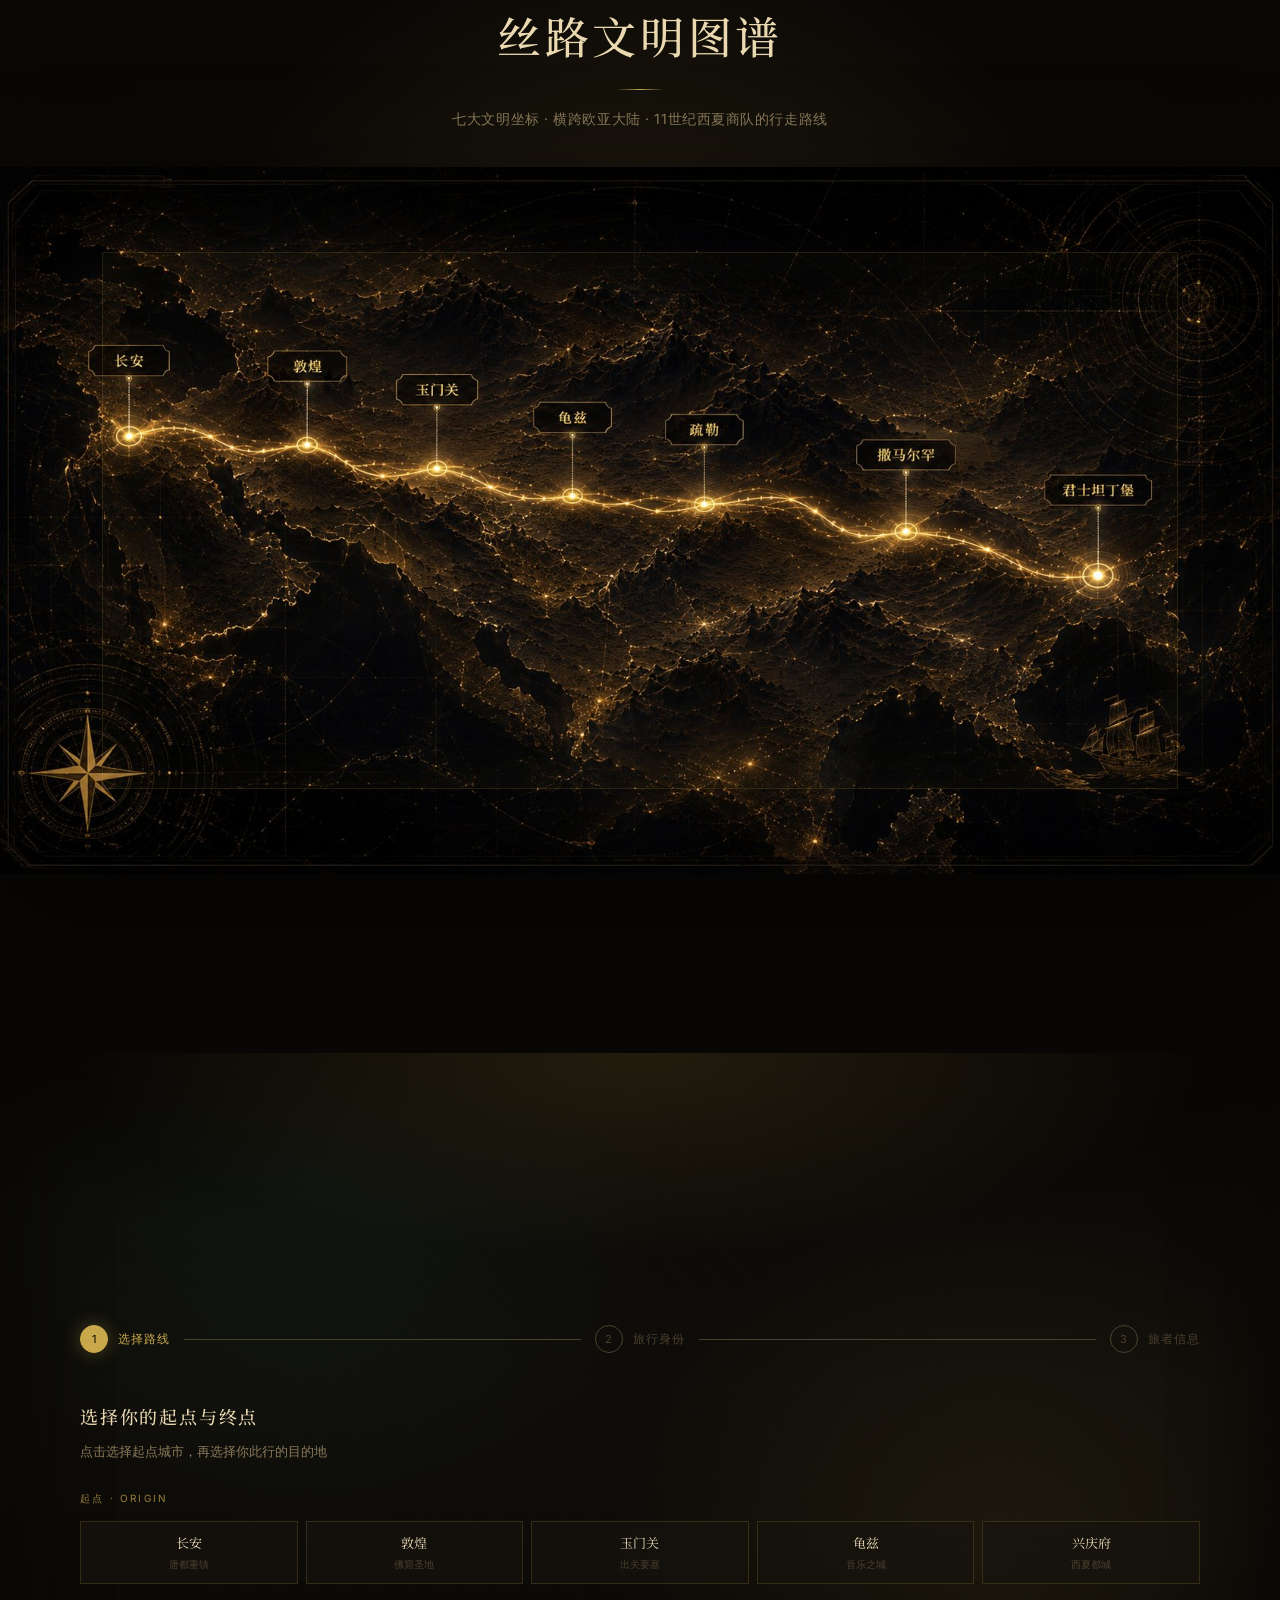
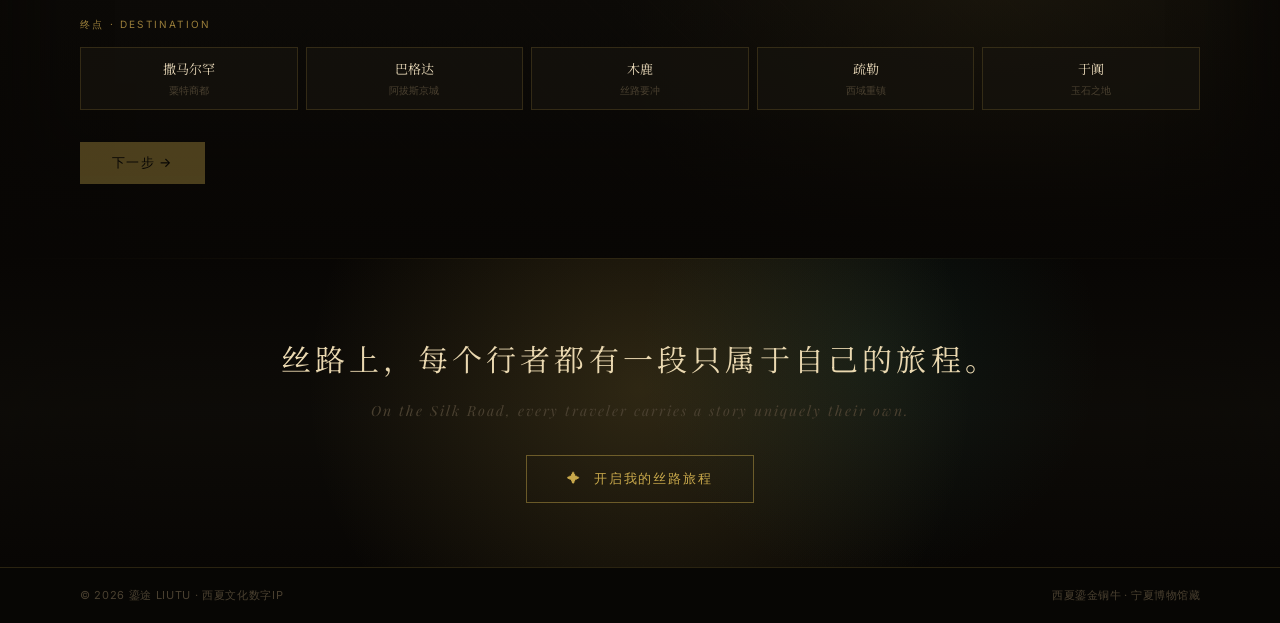
==== commit 93fcbf4d: "更换网站logo并完善文创作品介绍" ====
--- a/index_new.html
+++ b/index_new.html
@@ -132,7 +132,20 @@
   display:flex; align-items:center; gap:10px;
 }
 .nav-bull {
-  width:32px; height:32px; opacity:.9;
+  width:104px; height:42px;
+  overflow:hidden;
+  position:relative;
+  border:1px solid rgba(200,168,75,.18);
+  background:rgba(8,6,4,.32);
+  box-shadow:inset 0 0 20px rgba(200,168,75,.08);
+}
+.nav-bull img {
+  width:100%;
+  height:100%;
+  object-fit:cover;
+  object-position:center;
+  transform:scale(3.4);
+  filter:saturate(.95) contrast(1.05);
 }
 .nav-name { font-family:'Noto Serif SC',serif; font-size:17px; font-weight:600; color:var(--gold); letter-spacing:.12em }
 .nav-name-en { font-family:'Playfair Display',serif; font-size:10px; font-style:italic; color:var(--gold-mute); letter-spacing:.22em; margin-top:1px }
@@ -1246,6 +1259,29 @@
   color:var(--sand-lt); margin-bottom:6px; letter-spacing:.06em;
 }
 .merch-craft { font-size:12px; color:var(--text-2); line-height:1.6; margin-bottom:10px }
+.merch-desc {
+  font-size:13px;
+  color:var(--sand);
+  line-height:1.75;
+  margin-bottom:14px;
+}
+.merch-process {
+  display:grid;
+  gap:8px;
+  margin-bottom:14px;
+}
+.merch-process-row {
+  display:grid;
+  grid-template-columns:58px 1fr;
+  gap:10px;
+  font-size:12px;
+  line-height:1.7;
+  color:var(--text-2);
+}
+.merch-process-row span {
+  color:var(--gold-mute);
+  letter-spacing:.12em;
+}
 .merch-specs {
   display:flex; flex-wrap:wrap; gap:5px;
 }
@@ -1367,17 +1403,8 @@
 <!-- ═══ 导航 ═══ -->
 <nav id="nav">
   <a href="#hero" class="nav-brand">
-    <svg class="nav-bull" viewBox="0 0 32 32" fill="none">
-      <ellipse cx="16" cy="18" rx="10" ry="8" stroke="var(--gold)" stroke-width="1.2"/>
-      <path d="M8 14 Q6 10 4 8" stroke="var(--gold)" stroke-width="1.2" stroke-linecap="round"/>
-      <path d="M24 14 Q26 10 28 8" stroke="var(--gold)" stroke-width="1.2" stroke-linecap="round"/>
-      <circle cx="12" cy="17" r="1.2" fill="var(--gold)" opacity=".7"/>
-      <circle cx="20" cy="17" r="1.2" fill="var(--gold)" opacity=".7"/>
-      <rect x="13" y="13" width="6" height="4" rx="1" stroke="var(--gold)" stroke-width=".8" opacity=".5"/>
-    </svg>
-    <div>
-      <div class="nav-name">鎏途</div>
-      <div class="nav-name-en">LIUTU</div>
+    <div class="nav-bull">
+      <img src="assets/images/logo.png" alt="鎏途 LIUTU">
     </div>
   </a>
   <ul class="nav-links">
@@ -1603,7 +1630,7 @@
     <span class="sec-label">Cultural Creative Products</span>
     <h2 class="sec-title">从数字到实体</h2>
     <div class="gold-line"></div>
-    <p class="sec-sub">四件文创产品，从ZBrush模型到手工上色成品，每一件都扎根于文物研究</p>
+    <p class="sec-sub">四件文创作品从文物研究出发，经过角色设定、三维建模、打样制作与手工修饰，完成从数字形象到实体陪伴物的转化。</p>
   </div>
 
   <div class="merch-grid">
@@ -1615,7 +1642,11 @@
       <div class="merch-badge">情绪陪伴</div>
       <div class="merch-info">
         <div class="merch-name">鎏光疗愈玩偶</div>
-        <div class="merch-craft">短毛绒材质，约20cm。以鎏金铜牛「守护」寓意为核心，走情绪陪伴路线。奶白米金配色，金色绣线手工刺绣额头装饰与蹄部细节，头顶绒球与金色蝴蝶结是鎏金工艺的柔性转译。</div>
+        <div class="merch-desc">以鎏金铜牛“守护”的寓意为核心，把厚重文物转译为可以拥抱的情绪陪伴 IP。</div>
+        <div class="merch-process">
+          <div class="merch-process-row"><span>创作</span><div>先提炼牛角、圆润脸型与金色光泽，再弱化文物的庄重感，形成奶白米金的亲和形象。</div></div>
+          <div class="merch-process-row"><span>工艺</span><div>采用短毛绒材质，额头装饰、蹄部细节以金色绣线表现，头顶绒球与蝴蝶结呼应鎏金工艺。</div></div>
+        </div>
         <div class="merch-specs">
           <span class="merch-spec">短毛绒</span>
           <span class="merch-spec">约20cm</span>
@@ -1633,7 +1664,11 @@
       <div class="merch-badge">文化叙事</div>
       <div class="merch-info">
         <div class="merch-name">鎏途文化行者手办</div>
-        <div class="merch-craft">光敏树脂3D打印，约10cm，层高0.05mm。孔雀绿头巾条纹 + 沙色袍身 + 陶土红围巾，几何纹样用ZBrush Alpha笔刷逐层压印。鎏金效果先喷底漆再金粉点涂，模拟文物包浆质感。</div>
+        <div class="merch-desc">鎏途承担文化叙事功能，是带着用户进入丝路场景的“文明行者”。</div>
+        <div class="merch-process">
+          <div class="merch-process-row"><span>创作</span><div>在铜牛原型上加入头巾、卷轴、行囊等丝路符号，让“承载”从文物属性转化为旅行叙事。</div></div>
+          <div class="merch-process-row"><span>工艺</span><div>ZBrush 建模后使用光敏树脂打印，孔雀绿、沙色、陶土红分层上色，金粉点涂模拟铜牛包浆。</div></div>
+        </div>
         <div class="merch-specs">
           <span class="merch-spec">光敏树脂</span>
           <span class="merch-spec">约10cm</span>
@@ -1653,7 +1688,11 @@
           <div>
             <div class="merch-badge" style="position:static;display:inline-block;margin-bottom:8px">随行挂件</div>
             <div class="merch-name">本体挂件</div>
-            <div class="merch-craft">在手办基础上缩比，层高降至0.03mm保证细节精度，金属开口环连接。约6.5cm，可作钥匙扣或包饰。</div>
+            <div class="merch-desc">把鎏途从展陈手办压缩成日常随身物，让文化 IP 可以被携带。</div>
+            <div class="merch-process">
+              <div class="merch-process-row"><span>创作</span><div>保留牛角、头巾、挎包等核心识别点，减少复杂体块，适配钥匙扣和包饰使用场景。</div></div>
+              <div class="merch-process-row"><span>工艺</span><div>在手办模型基础上缩比重整，打印层高降至 0.03mm，后期打磨、补色并连接金属开口环。</div></div>
+            </div>
             <div class="merch-specs" style="margin-top:8px">
               <span class="merch-spec">0.03mm层高</span>
               <span class="merch-spec">约6.5cm</span>
@@ -1662,7 +1701,11 @@
           <div>
             <div class="merch-badge" style="position:static;display:inline-block;margin-bottom:8px">丝路主题</div>
             <div class="merch-name">丝路组合挂件</div>
-            <div class="merch-craft">五件组合：鎏途本体 + 丝路金币 + 丝路卷轴 + 骆驼吊坠 + 流苏挂饰，金属编绳串联，约13.5cm。</div>
+            <div class="merch-desc">以“旅程纪念物”为概念，把丝路上的物象拆成一组可组合的移动展品。</div>
+            <div class="merch-process">
+              <div class="merch-process-row"><span>创作</span><div>选取金币、卷轴、骆驼、流苏等符号，与鎏途本体形成一条微型丝路路线。</div></div>
+              <div class="merch-process-row"><span>工艺</span><div>多部件分别建模打样，金属编绳串联，局部金色涂装统一视觉，形成约 13.5cm 的组合挂饰。</div></div>
+            </div>
             <div class="merch-specs" style="margin-top:8px">
               <span class="merch-spec">五件组合</span>
               <span class="merch-spec">约13.5cm</span>
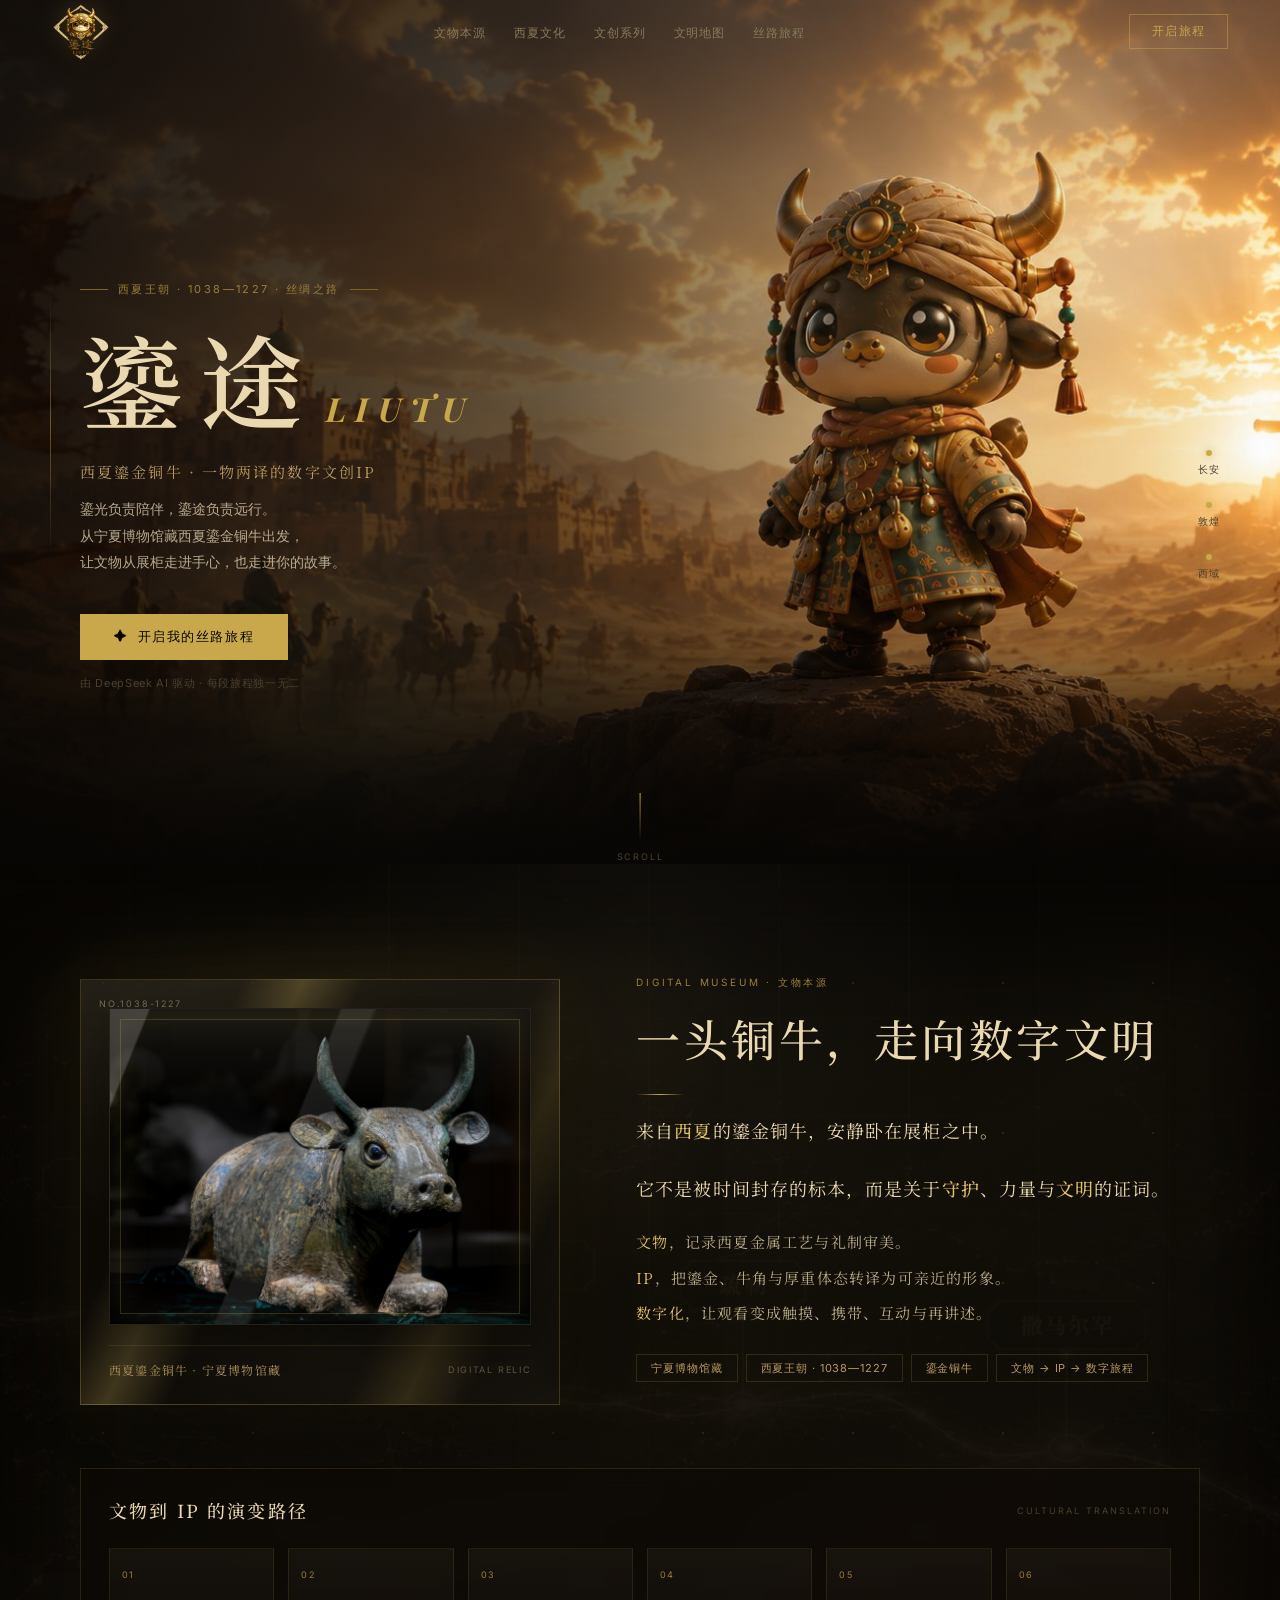
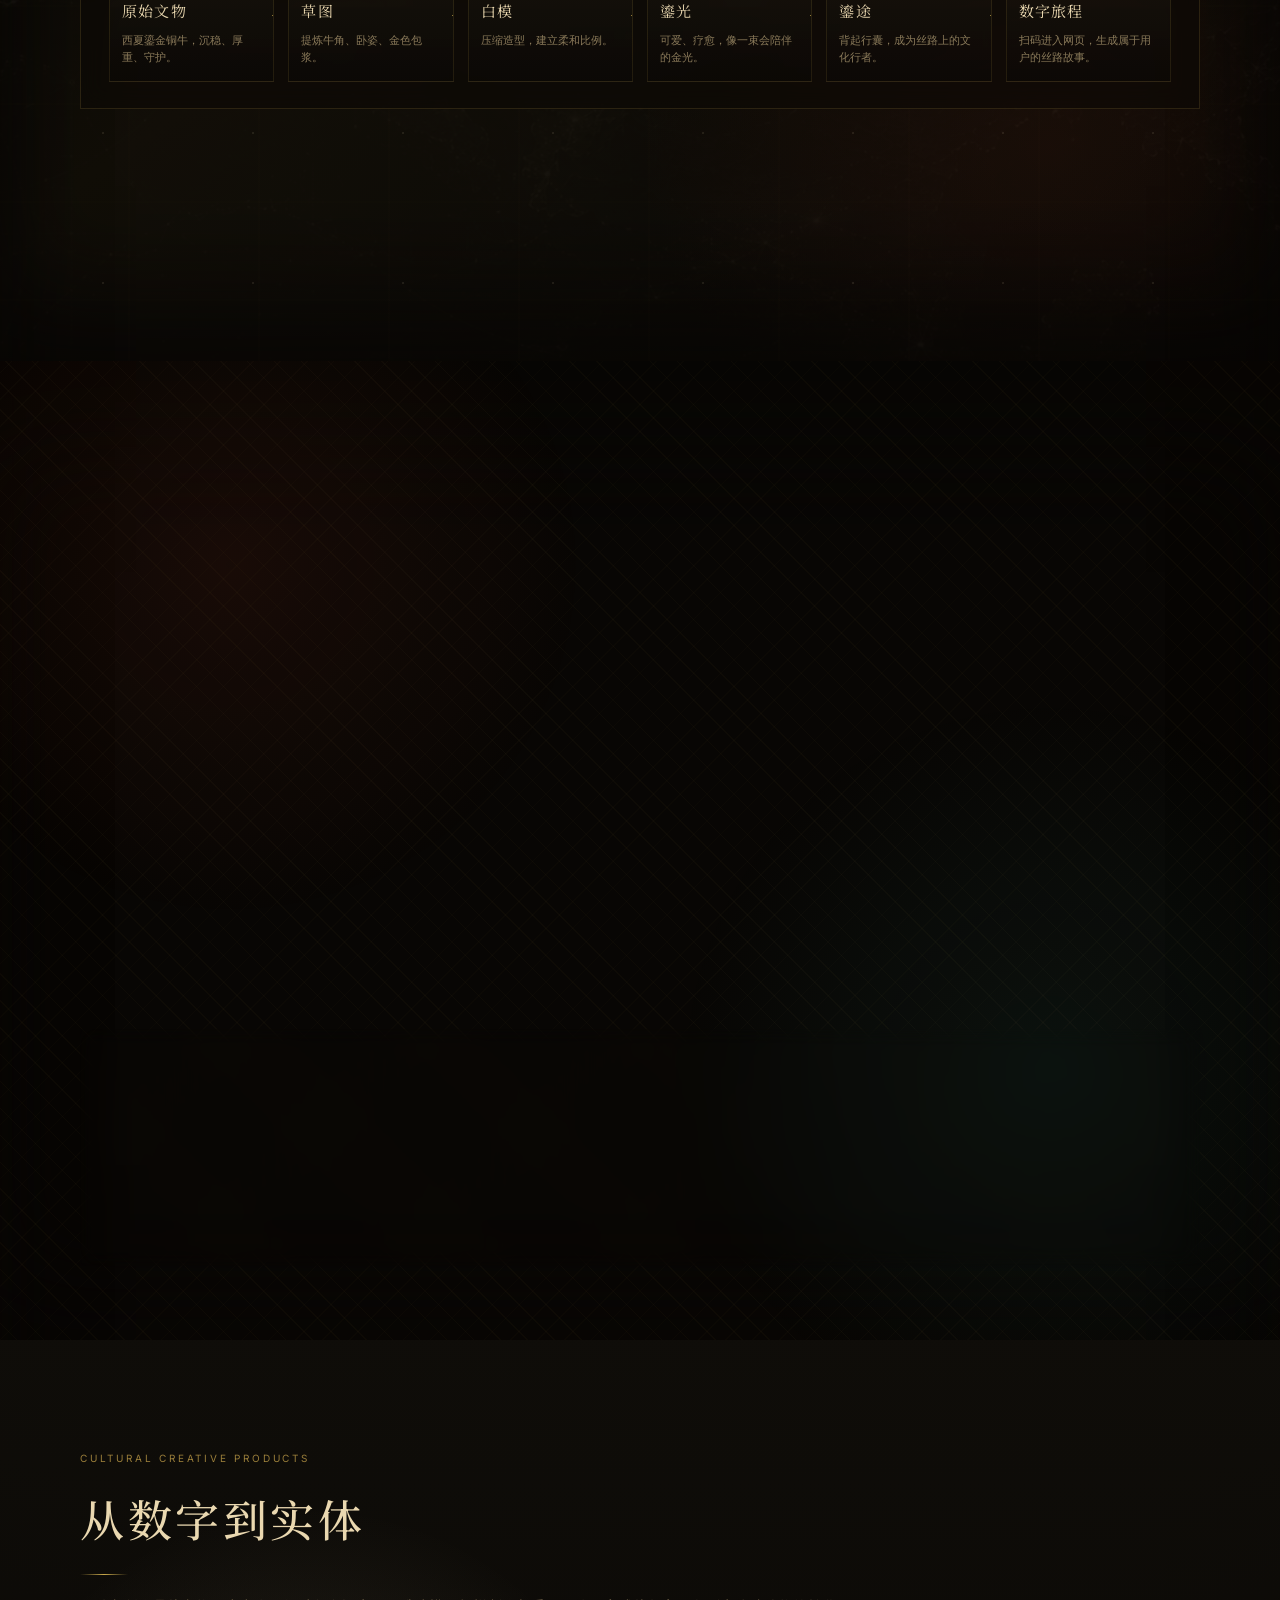
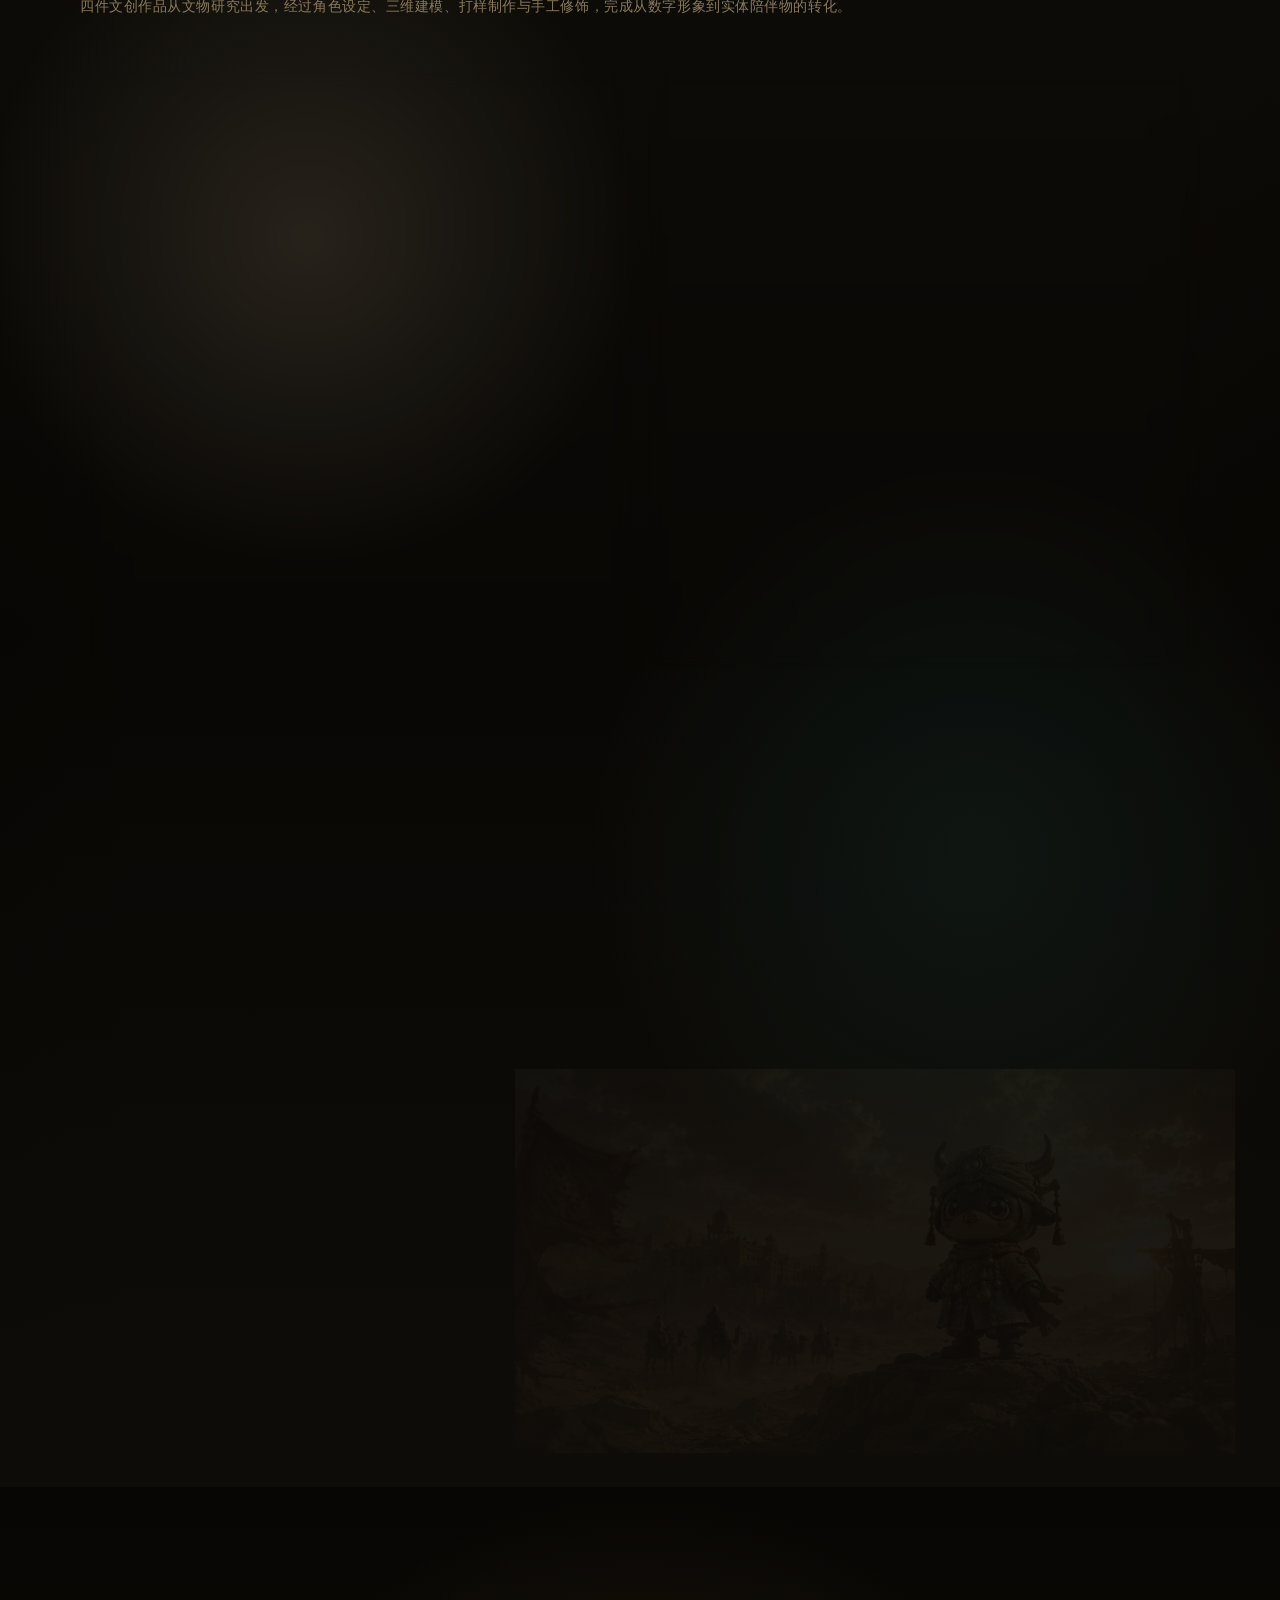
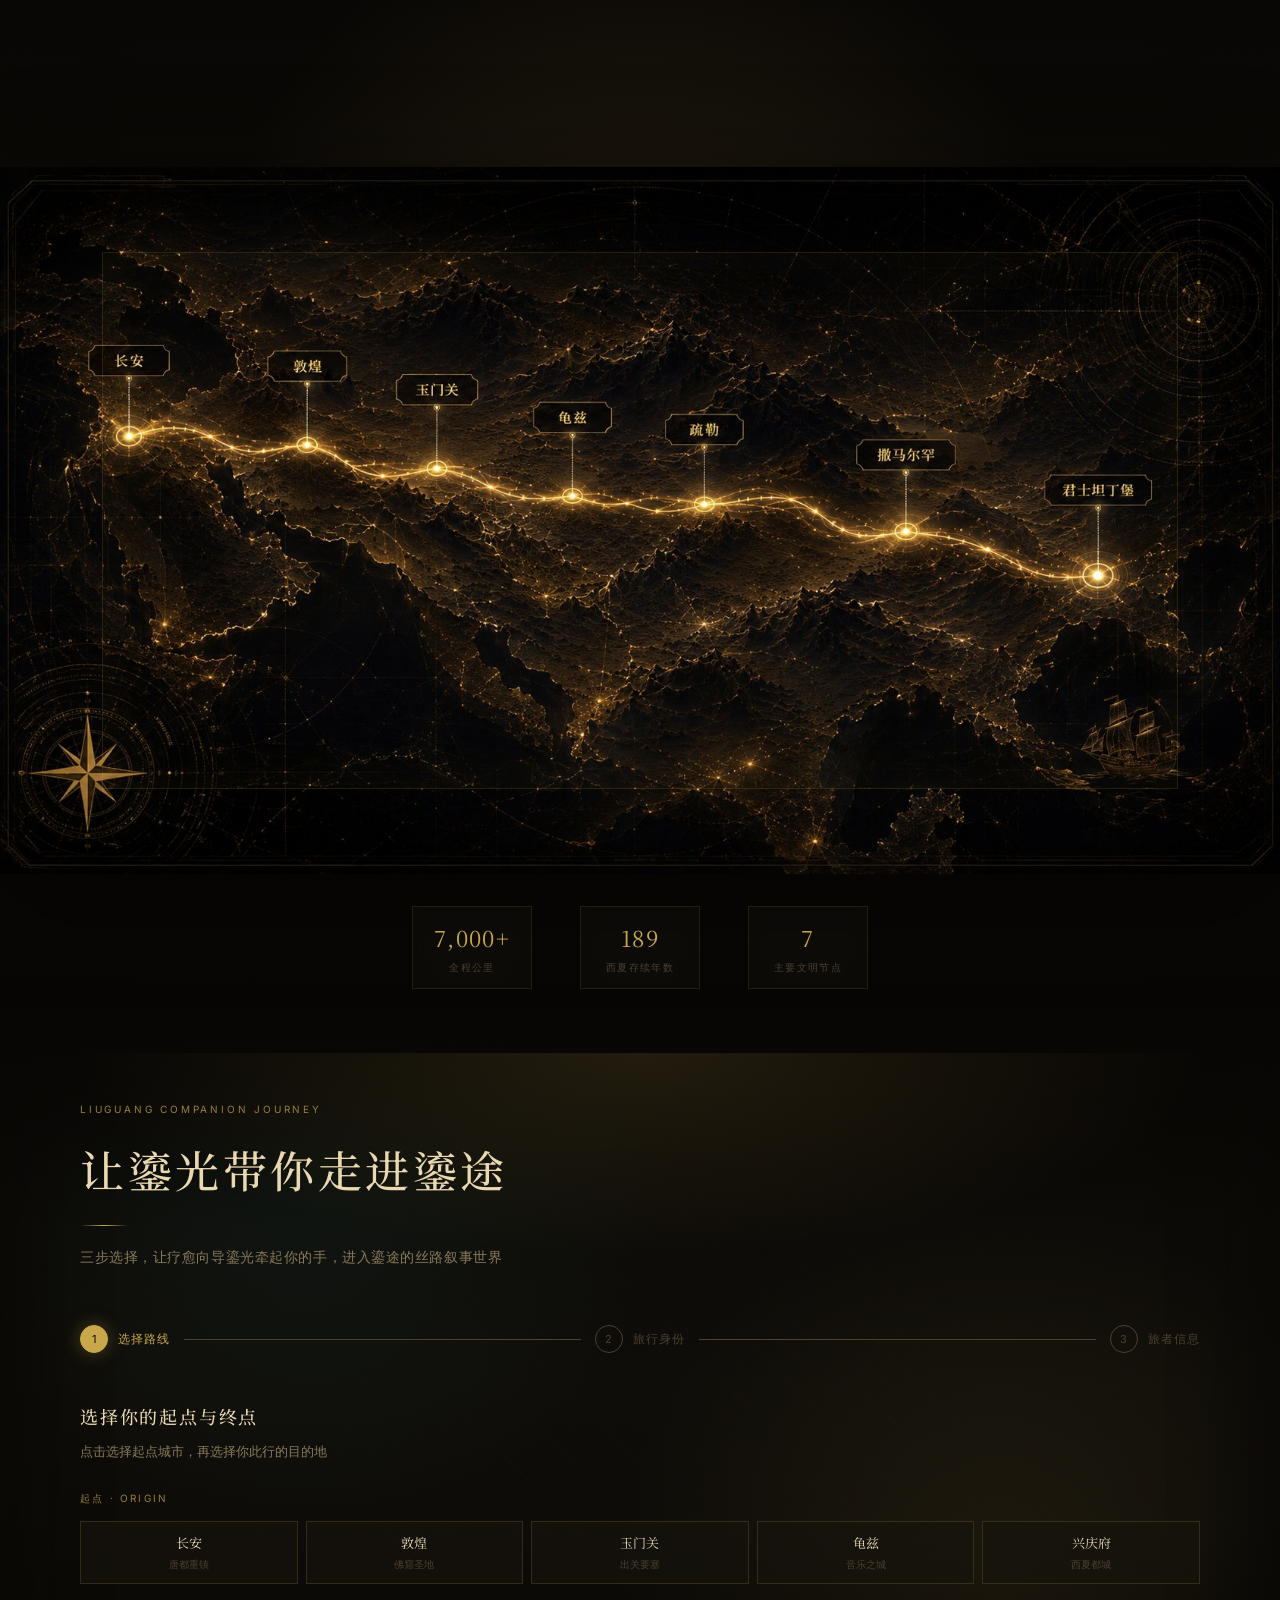
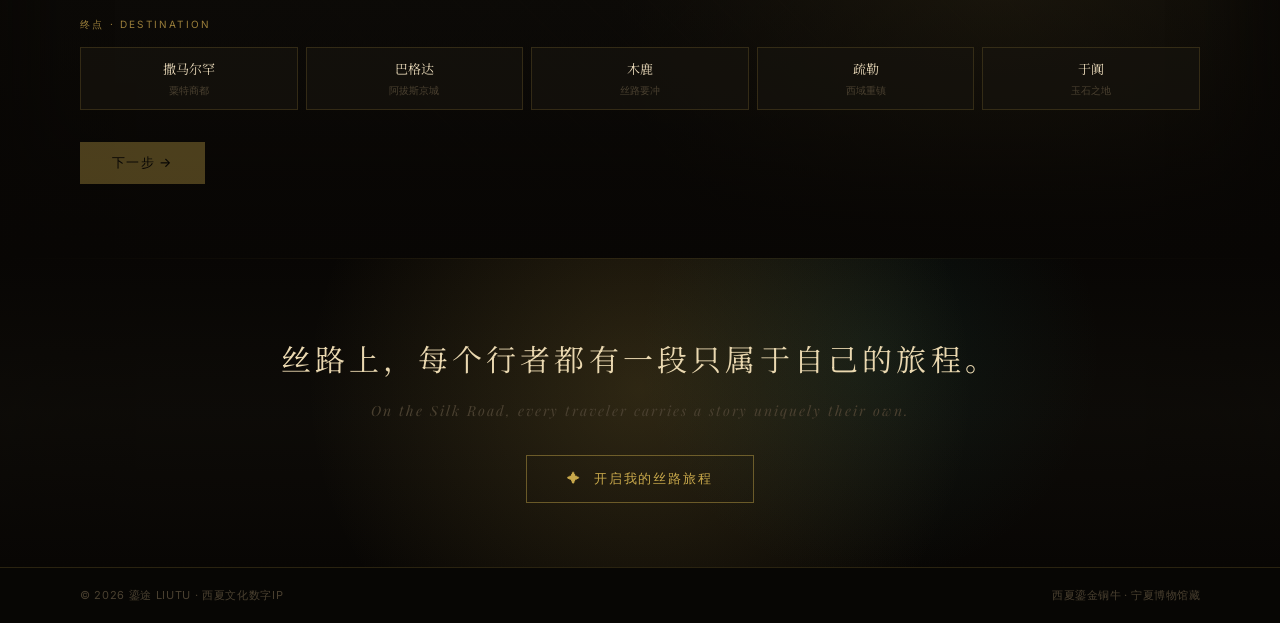
==== commit d6933306: "更新导航栏logo" ====
--- a/index_new.html
+++ b/index_new.html
@@ -132,20 +132,17 @@
   display:flex; align-items:center; gap:10px;
 }
 .nav-bull {
-  width:104px; height:42px;
-  overflow:hidden;
+  width:58px; height:58px;
+  display:flex; align-items:center; justify-content:center;
   position:relative;
-  border:1px solid rgba(200,168,75,.18);
-  background:rgba(8,6,4,.32);
-  box-shadow:inset 0 0 20px rgba(200,168,75,.08);
+  overflow:visible;
 }
 .nav-bull img {
   width:100%;
   height:100%;
-  object-fit:cover;
+  object-fit:contain;
   object-position:center;
-  transform:scale(3.4);
-  filter:saturate(.95) contrast(1.05);
+  filter:drop-shadow(0 0 12px rgba(200,168,75,.28)) saturate(1.02) contrast(1.04);
 }
 .nav-name { font-family:'Noto Serif SC',serif; font-size:17px; font-weight:600; color:var(--gold); letter-spacing:.12em }
 .nav-name-en { font-family:'Playfair Display',serif; font-size:10px; font-style:italic; color:var(--gold-mute); letter-spacing:.22em; margin-top:1px }
@@ -1404,7 +1401,7 @@
 <nav id="nav">
   <a href="#hero" class="nav-brand">
     <div class="nav-bull">
-      <img src="assets/images/logo.png" alt="鎏途 LIUTU">
+      <img src="assets/images/logo-nav.png" alt="鎏途 LIUTU">
     </div>
   </a>
   <ul class="nav-links">
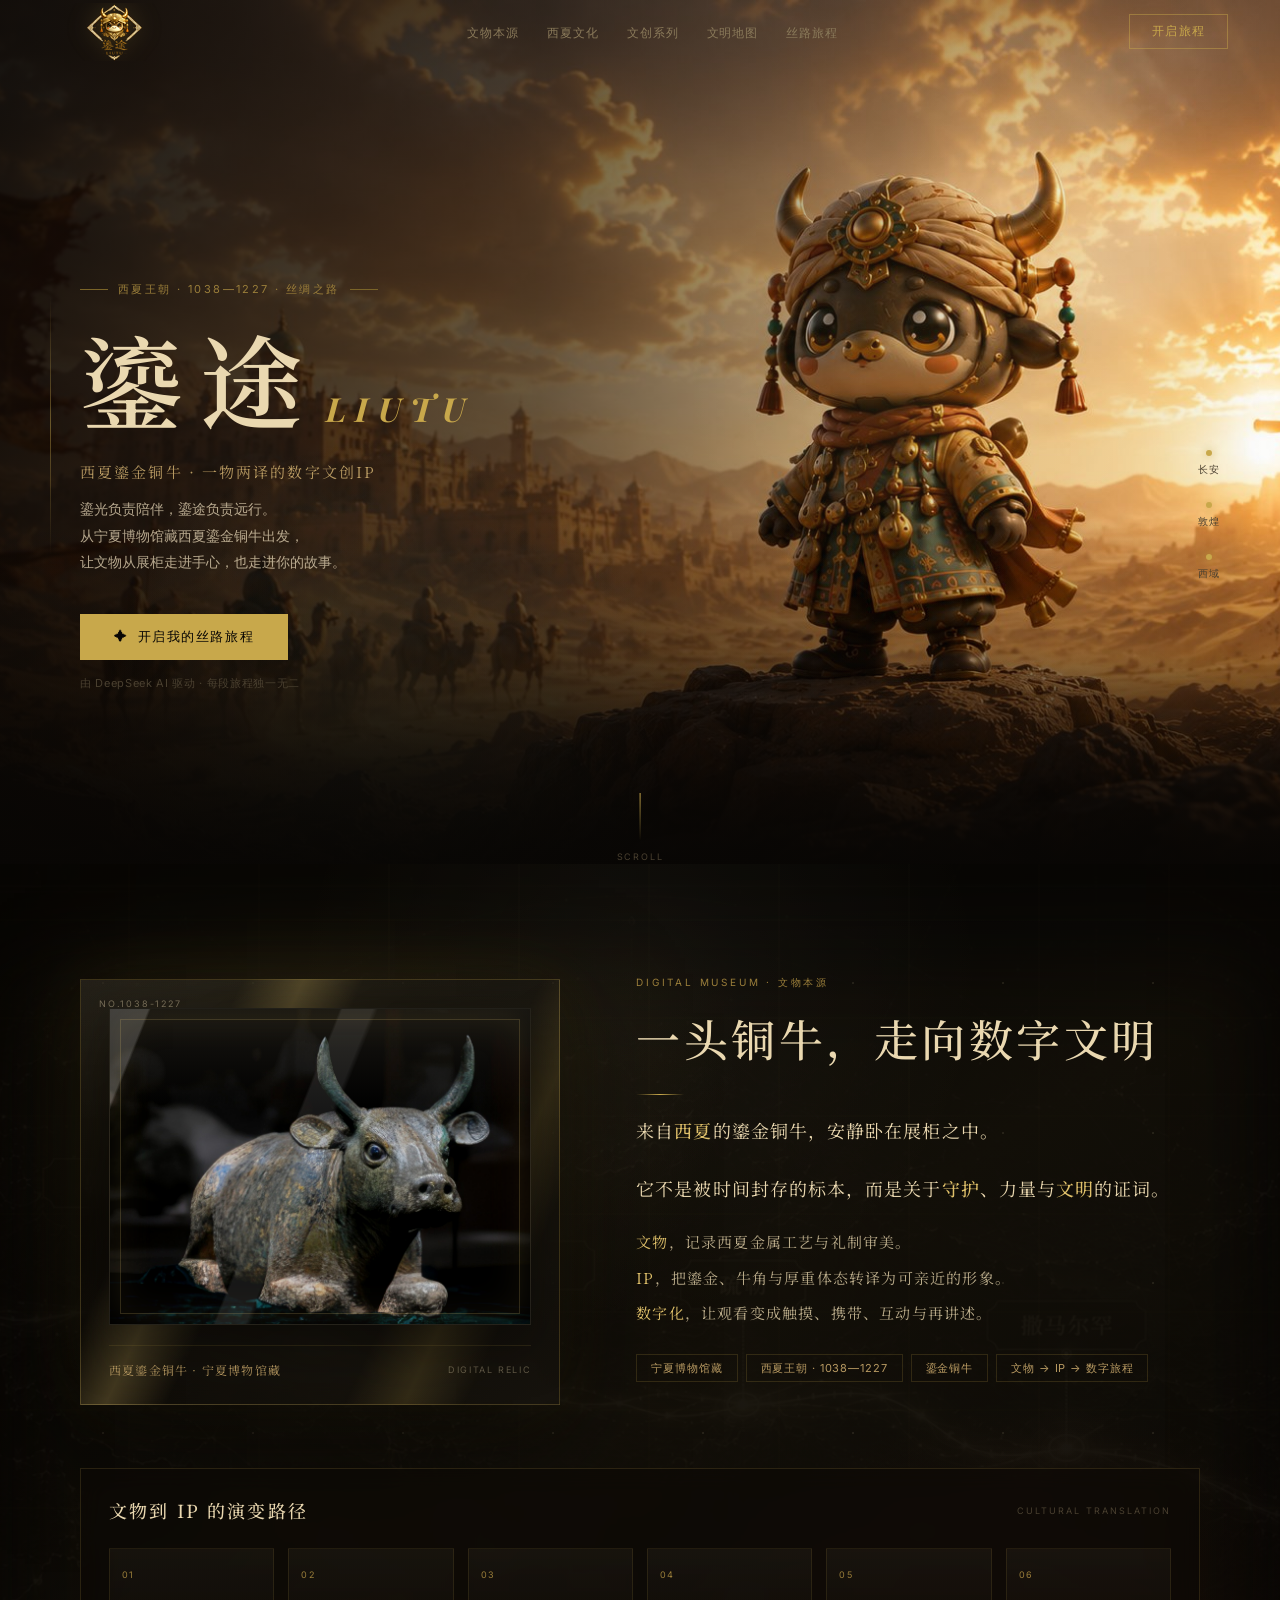
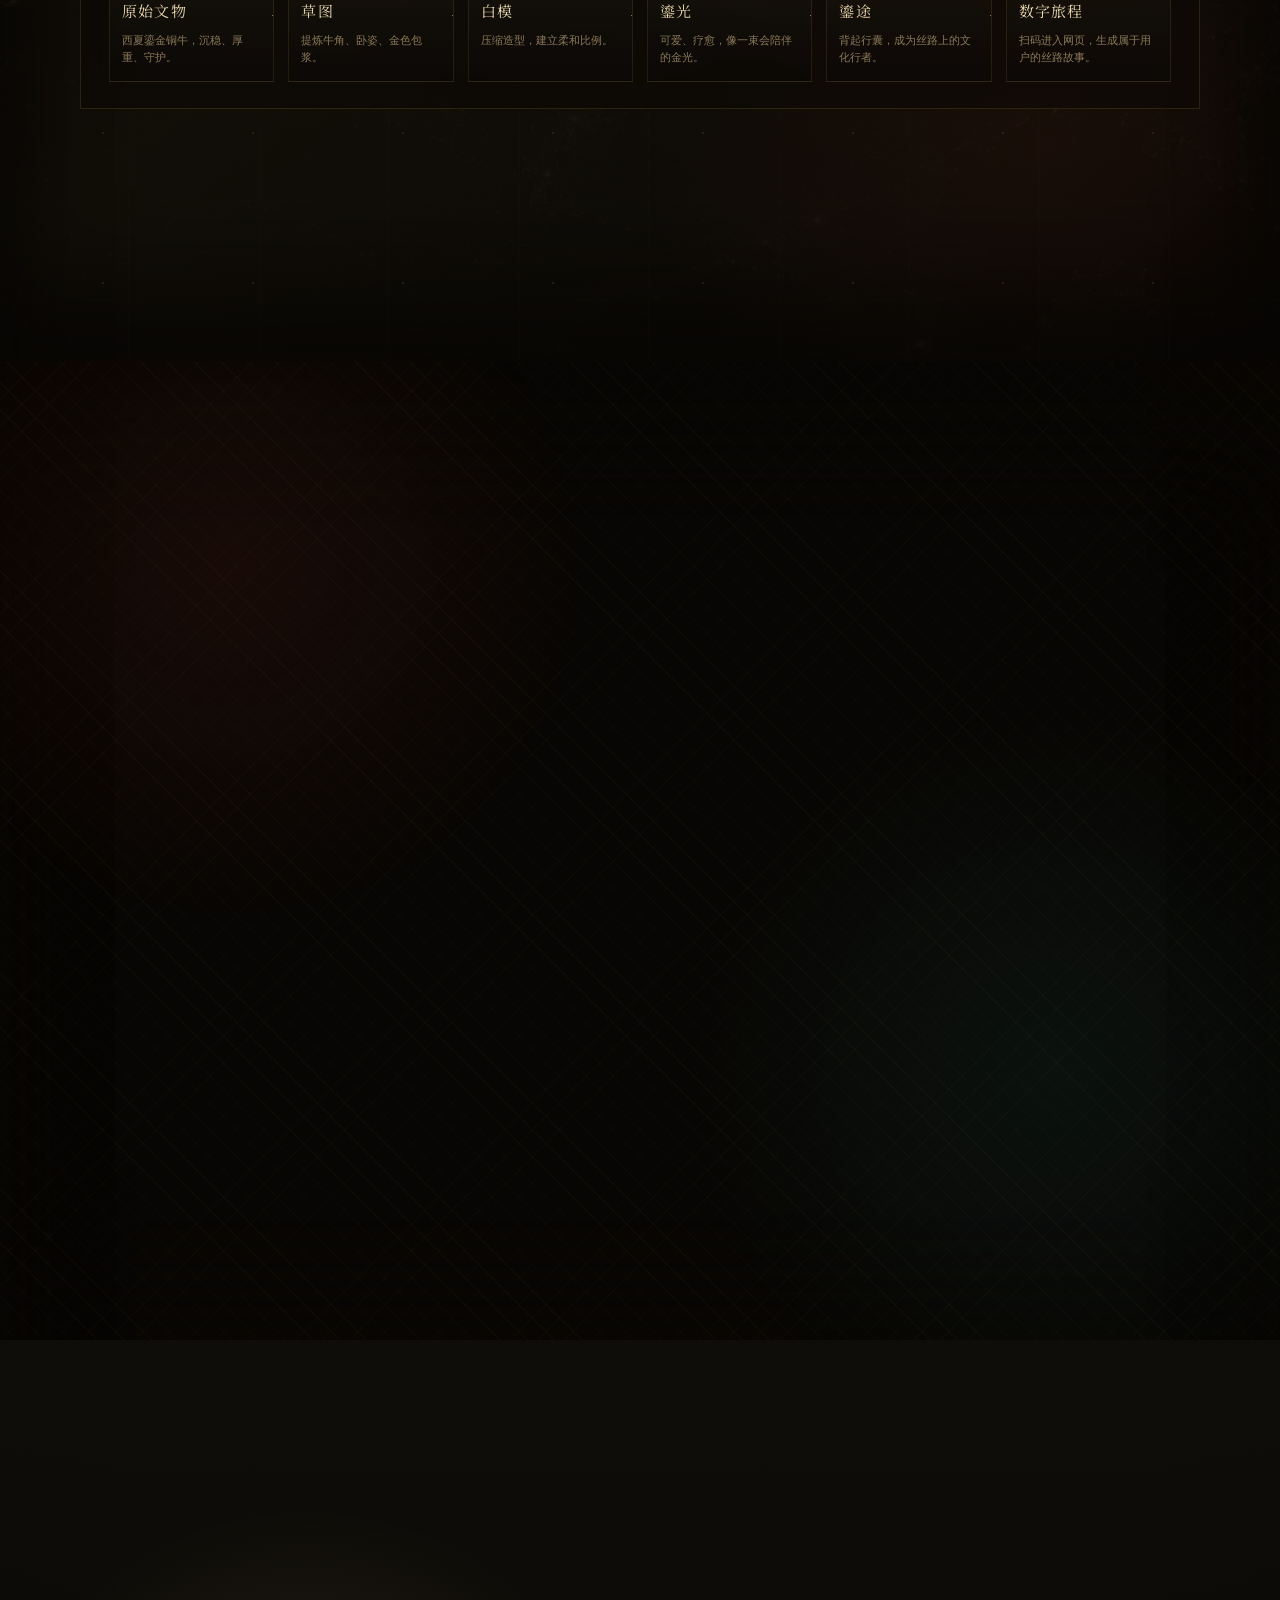
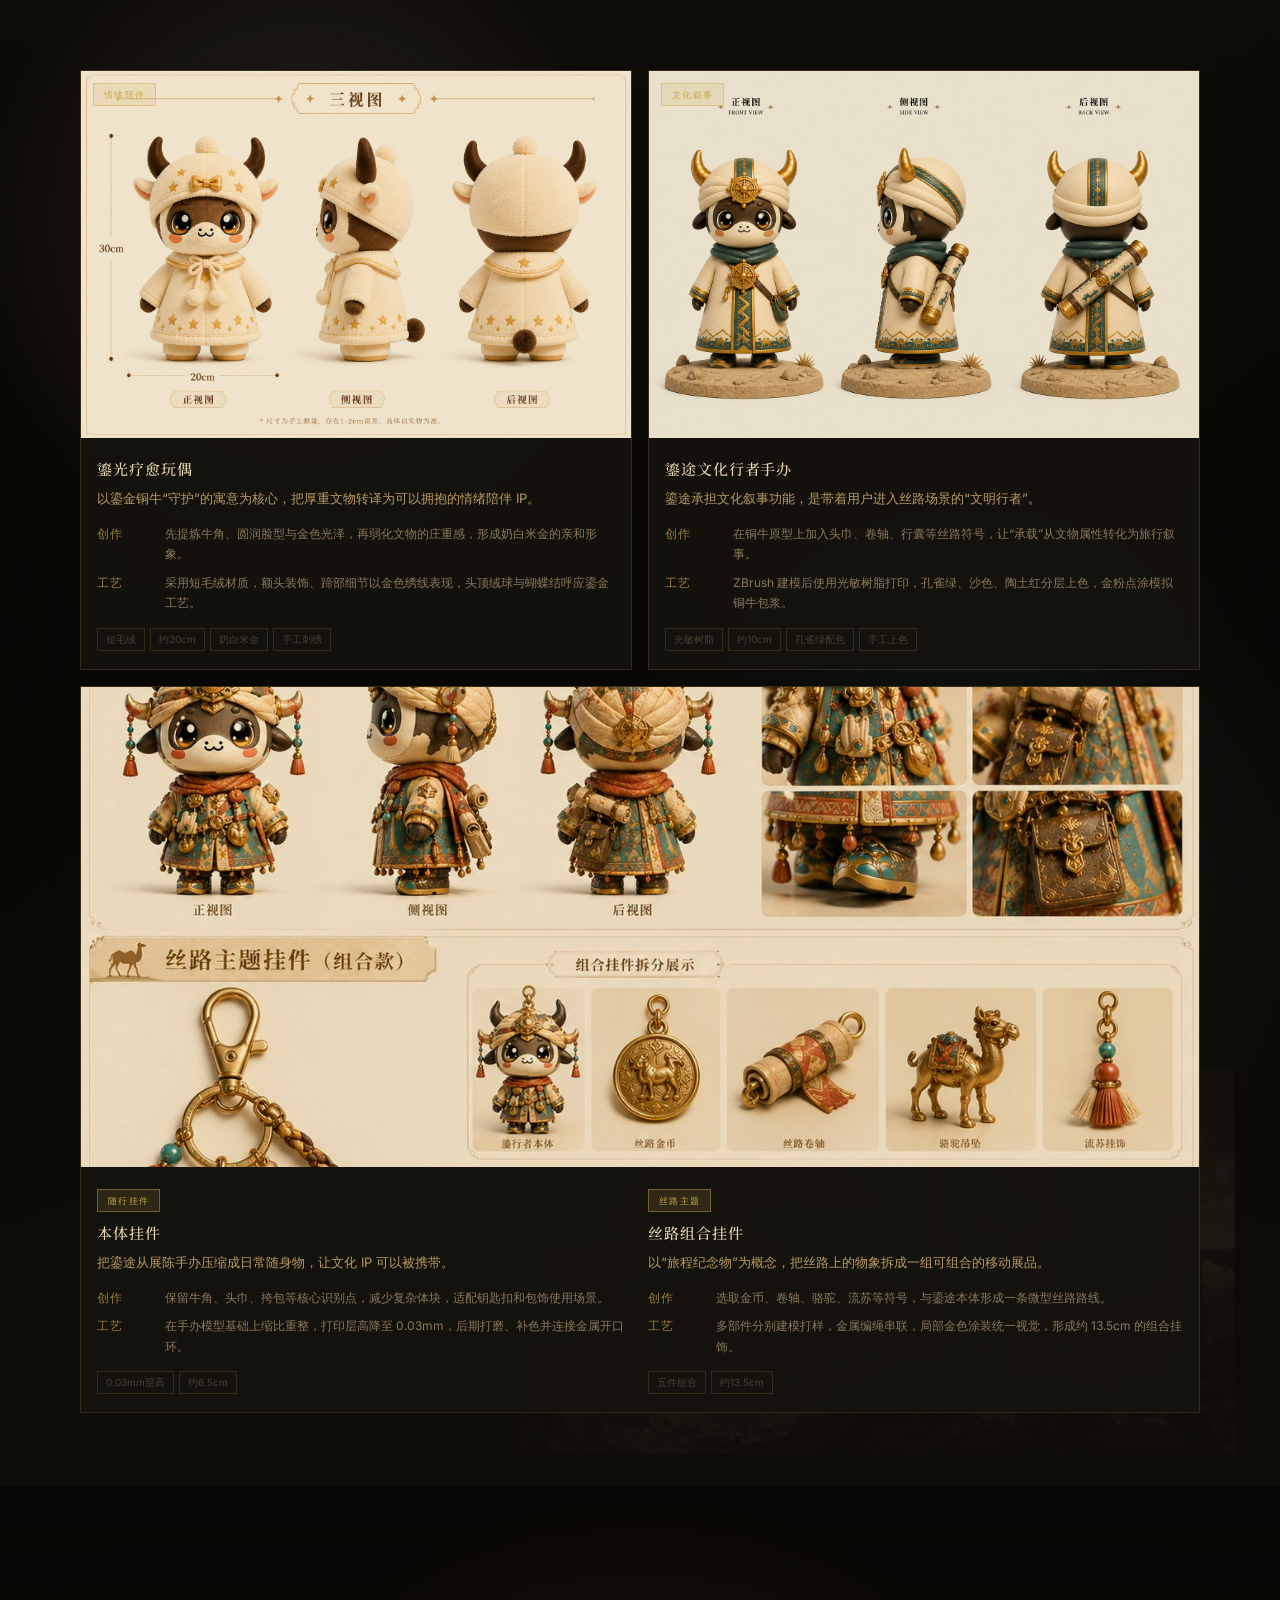
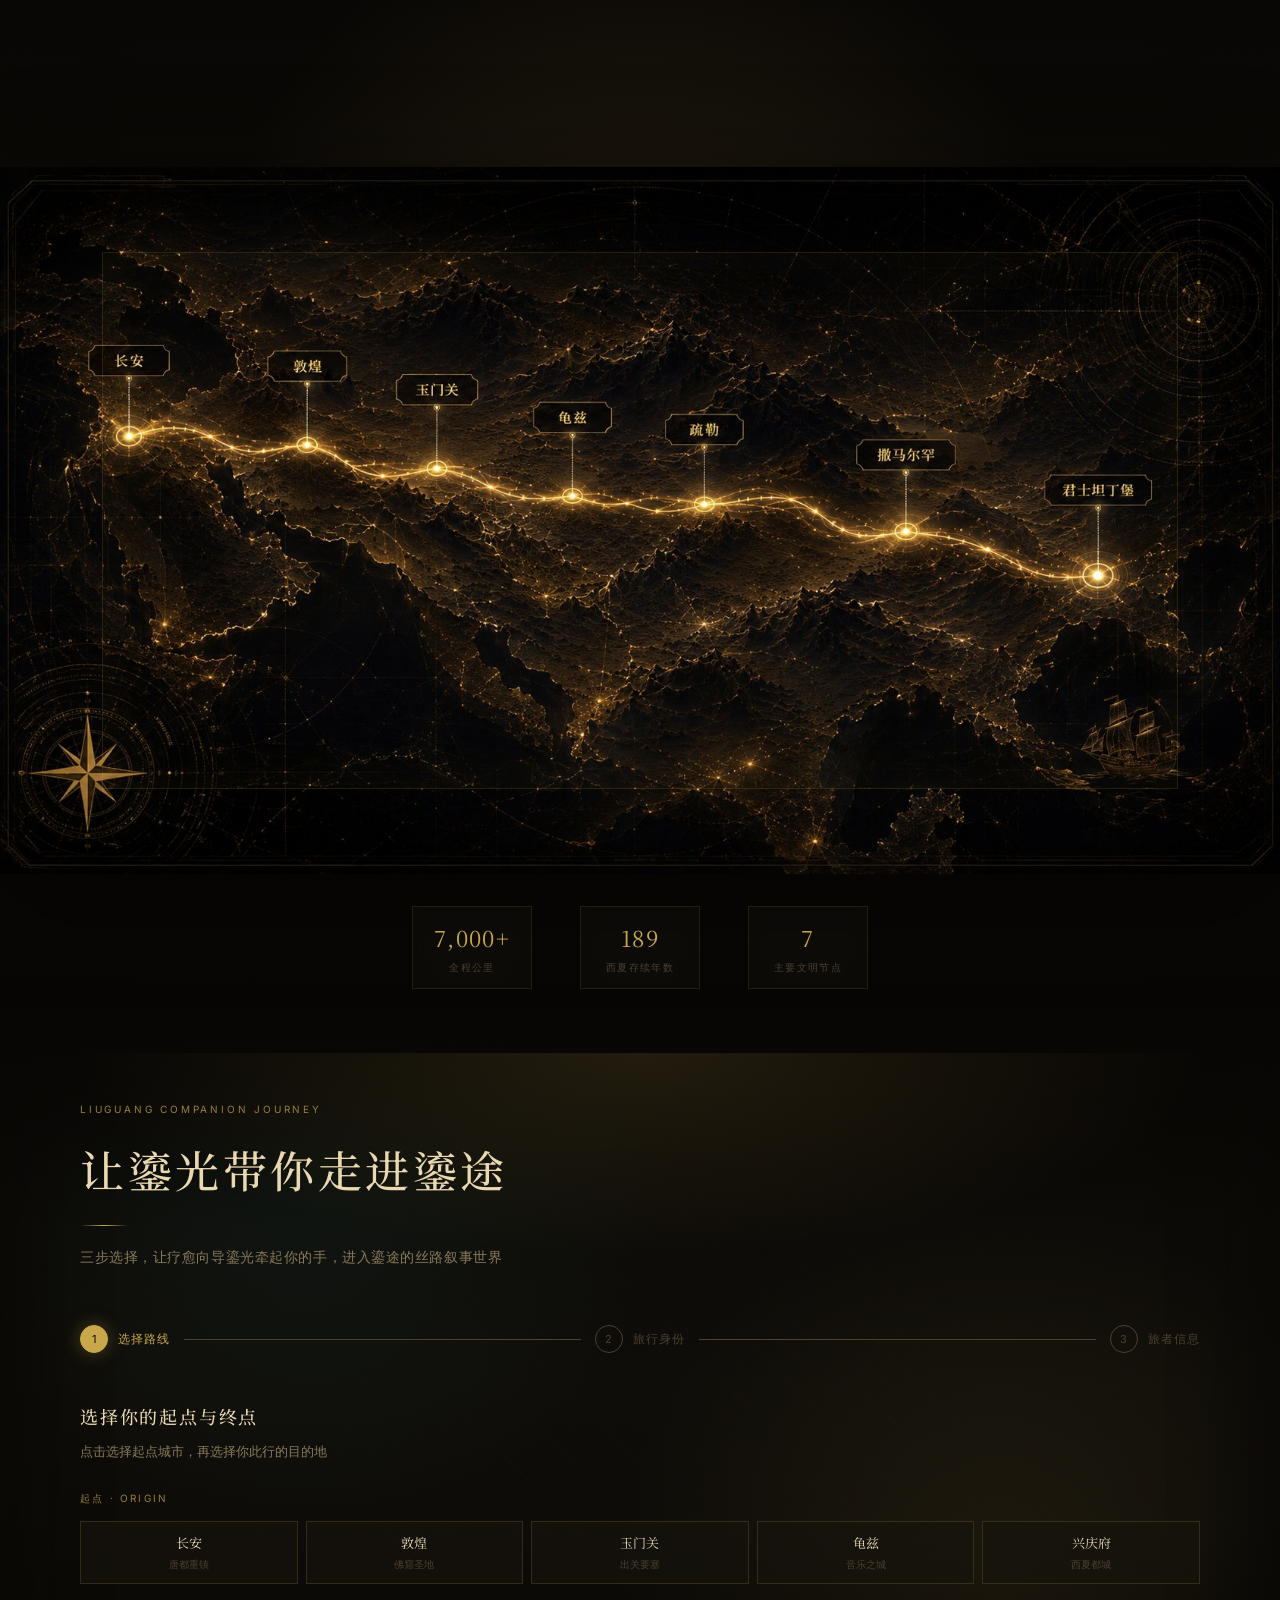
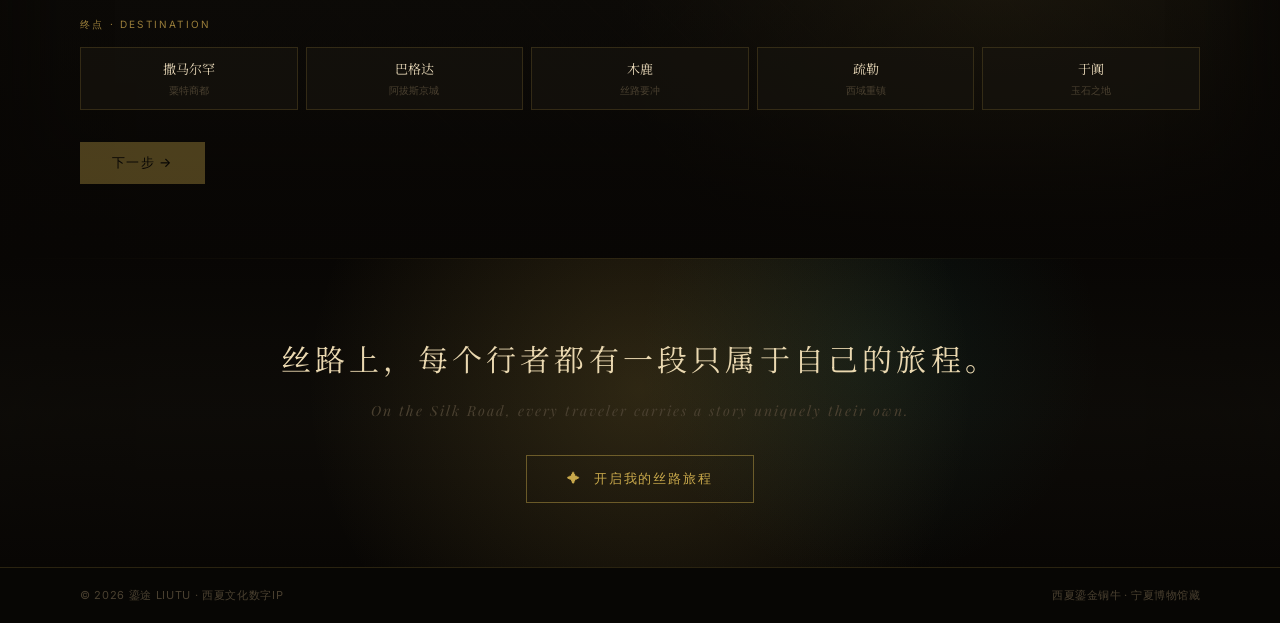
==== commit b8259901: "优化整体体验并适配手机端" ====
--- a/index_new.html
+++ b/index_new.html
@@ -39,13 +39,19 @@
     inset 0 -96px 96px rgba(8,6,4,.88);
 }
 *,*::before,*::after { box-sizing:border-box; margin:0; padding:0 }
-html { scroll-behavior:smooth; font-size:16px }
+html {
+  scroll-behavior:smooth;
+  scroll-padding-top:78px;
+  font-size:16px;
+}
 body {
   background:var(--bg);
   color:var(--text);
   font-family:'Inter',sans-serif;
   line-height:1.7;
   overflow-x:hidden;
+  text-rendering:optimizeLegibility;
+  -webkit-font-smoothing:antialiased;
 }
 body::before {
   content:'';
@@ -87,6 +93,7 @@
 img { display:block; max-width:100% }
 a { color:inherit; text-decoration:none }
 button { font-family:inherit; cursor:pointer }
+button, a, input { -webkit-tap-highlight-color:transparent }
 
 body > * { position:relative; z-index:2 }
 
@@ -131,18 +138,18 @@
 .nav-brand {
   display:flex; align-items:center; gap:10px;
 }
-.nav-bull {
-  width:58px; height:58px;
+.nav-logo {
+  width:124px; height:58px;
   display:flex; align-items:center; justify-content:center;
   position:relative;
-  overflow:visible;
-}
-.nav-bull img {
+  overflow:hidden;
+}
+.nav-logo img {
   width:100%;
   height:100%;
   object-fit:contain;
   object-position:center;
-  filter:drop-shadow(0 0 12px rgba(200,168,75,.28)) saturate(1.02) contrast(1.04);
+  filter:drop-shadow(0 0 12px rgba(200,168,75,.26)) saturate(1.05) contrast(1.05);
 }
 .nav-name { font-family:'Noto Serif SC',serif; font-size:17px; font-weight:600; color:var(--gold); letter-spacing:.12em }
 .nav-name-en { font-family:'Playfair Display',serif; font-size:10px; font-style:italic; color:var(--gold-mute); letter-spacing:.22em; margin-top:1px }
@@ -181,6 +188,29 @@
   transition:all .3s;
 }
 .nav-btn:hover { background:var(--gold); color:var(--bg) }
+
+.mobile-tabs {
+  display:none;
+  position:fixed;
+  left:12px; right:12px; bottom:12px;
+  z-index:920;
+  padding:8px;
+  border:1px solid rgba(200,168,75,.18);
+  background:rgba(8,6,4,.84);
+  backdrop-filter:blur(18px) saturate(1.2);
+  box-shadow:0 18px 50px rgba(0,0,0,.34);
+}
+.mobile-tabs a {
+  min-height:42px;
+  display:flex; align-items:center; justify-content:center;
+  color:var(--text-2);
+  font-size:11px;
+  letter-spacing:.08em;
+}
+.mobile-tabs a.is-active {
+  color:var(--gold);
+  background:rgba(200,168,75,.08);
+}
 
 /* ─── §1 HERO ─── */
 #hero {
@@ -332,6 +362,7 @@
   position:relative;
   box-shadow:var(--museum-vignette);
   isolation:isolate;
+  overflow-anchor:none;
 }
 section + section { margin-top:-36px }
 section + section > * { position:relative; z-index:1 }
@@ -1358,12 +1389,49 @@
   .mini-grid { grid-template-columns:repeat(2,1fr) }
 }
 @media (max-width: 768px) {
-  #nav { padding:0 24px }
+  html { scroll-padding-top:64px }
+  body { padding-bottom:76px }
+  #nav { height:58px; padding:0 18px }
+  .nav-logo { width:92px; height:46px }
   .nav-links { display:none }
-  section { padding:64px 24px }
-  #hero { padding:0 24px }
+  .nav-btn { padding:7px 14px; font-size:11px }
+  .mobile-tabs {
+    display:grid;
+    grid-template-columns:repeat(4,1fr);
+    bottom:max(10px, env(safe-area-inset-bottom));
+  }
+  section { padding:72px 22px }
+  section + section { margin-top:-22px }
+  .sec-title { font-size:clamp(24px, 8vw, 34px); letter-spacing:.04em }
+  .sec-sub { font-size:13px }
+  #hero {
+    min-height:92vh;
+    padding:0 22px;
+    align-items:flex-end;
+    padding-bottom:108px;
+  }
+  .hero-bg img { object-position:center top }
+  .hero-bg::after {
+    background:
+      linear-gradient(to bottom, rgba(8,6,4,.2), rgba(8,6,4,.68) 42%, rgba(8,6,4,.96) 100%),
+      radial-gradient(circle at 52% 34%, transparent 0%, rgba(8,6,4,.38) 60%);
+  }
+  .hero-content {
+    max-width:100%;
+    padding-top:64px;
+  }
+  .hero-title-cn { font-size:clamp(56px, 22vw, 86px); letter-spacing:.08em }
+  .hero-title-en { font-size:clamp(28px, 10vw, 44px) }
+  .hero-desc { max-width:100%; font-size:13px }
+  .hero-cta {
+    width:100%;
+    min-height:48px;
+  }
+  .hero-cta-note { display:block; text-align:center }
+  .hero-scroll { display:none }
   .artifact-grid { grid-template-columns:1fr; gap:40px }
   .showcase { padding:18px }
+  .showcase-img-wrap { aspect-ratio:1/1 }
   .showcase-caption { align-items:flex-start; flex-direction:column; gap:4px }
   .artifact-body { font-size:16px }
   .artifact-flow { padding:22px 18px }
@@ -1373,15 +1441,133 @@
   .evo-step:not(:last-child)::after { display:none }
   .artifact-breakdown { grid-template-columns:1fr; gap:10px }
   .culture-grid { grid-template-columns:1fr }
-  .merch-grid { grid-template-columns:repeat(2,1fr) }
+  .aigc-timeline { padding:28px 20px }
+  .merch-grid { grid-template-columns:1fr }
+  .merch-card--wide { grid-column:auto }
+  .merch-img--wide { max-height:none }
+  .merch-card--wide .merch-info > div { grid-template-columns:1fr !important; gap:22px !important }
+  .merch-process-row { grid-template-columns:48px 1fr }
+  #silkroad { padding-top:72px }
+  .map-inner { padding:0 22px }
+  .map-img-full {
+    margin:0 -22px;
+    width:calc(100% + 44px);
+    overflow:hidden;
+  }
+  .map-img-full img {
+    min-height:260px;
+    object-fit:cover;
+    object-position:center;
+  }
   .timeline-row { grid-template-columns:1fr 1fr; gap:20px }
   .tl-item:not(:last-child)::after { display:none }
   footer { flex-direction:column; gap:8px; text-align:center }
   .hero-dots { display:none }
-  .map-stats { flex-wrap:wrap; gap:12px }
+  .map-stats {
+    display:grid;
+    grid-template-columns:1fr 1fr 1fr;
+    gap:8px;
+  }
+  .map-stat {
+    min-width:0;
+    padding:10px 8px;
+  }
+  .map-stat-num { font-size:18px }
+  .chip-row { grid-template-columns:repeat(2, minmax(0, 1fr)); gap:8px }
+  .chip { min-height:54px; display:flex; flex-direction:column; align-items:center; justify-content:center }
+  .mini-grid { grid-template-columns:1fr; gap:8px }
+  .mini-card {
+    min-height:74px;
+    display:grid;
+    grid-template-columns:34px 1fr;
+    text-align:left;
+    column-gap:12px;
+    align-items:center;
+  }
+  .mini-card-icon { margin:0; grid-row:1 / span 2; text-align:center }
+  .mini-card-desc { font-size:11px }
+  .name-row { flex-direction:column; align-items:stretch; gap:10px }
+  .name-input { max-width:none; min-height:44px }
+  .step-actions { flex-direction:column; align-items:stretch }
+  .btn-next, .btn-generate, .btn-back { width:100%; min-height:46px }
+  #journey-card { margin-top:34px }
+  .jcard-header {
+    padding:22px 18px;
+    flex-direction:column;
+    gap:14px;
+  }
+  .jcard-meta {
+    width:100%;
+    text-align:left;
+    display:grid;
+    grid-template-columns:1fr 1fr;
+    gap:6px 12px;
+  }
+  .jcard-body { padding:22px 18px }
+  #jc-narrative { font-size:13px; line-height:1.9 }
+  .liuguang-chat { margin:0 18px 22px }
+  .liuguang-chat-head {
+    align-items:flex-start;
+    flex-direction:column;
+    gap:8px;
+  }
+  .chat-log { max-height:300px; padding:14px }
+  .chat-msg { max-width:100%; font-size:12px }
+  .chat-suggestions { padding:0 14px 14px }
   .chat-input-row { grid-template-columns:1fr }
   .chat-send { min-height:40px }
+  .jcard-footer {
+    padding:16px 18px;
+    flex-direction:column;
+    align-items:stretch;
+  }
+  .btn-card { min-height:42px }
+  #ending { padding:62px 22px 54px }
+  .ending-quote { letter-spacing:.06em }
+  footer { padding:16px 22px }
   #merchandise::after { opacity:.035; background-size:92vw auto }
+}
+@media (max-width: 420px) {
+  #nav { padding:0 14px }
+  .nav-logo { width:80px; height:42px }
+  .nav-btn { padding:7px 10px; letter-spacing:.04em }
+  section { padding-left:18px; padding-right:18px }
+  .mobile-tabs { left:8px; right:8px; padding:6px }
+  .mobile-tabs a { min-height:40px; font-size:10px }
+  .chip-row { grid-template-columns:1fr }
+  .map-stats { grid-template-columns:1fr }
+  .jcard-meta { grid-template-columns:1fr }
+  .chat-chip { flex:1 1 calc(50% - 8px); text-align:center }
+}
+@media (hover: none) and (pointer: coarse) {
+  body::before { opacity:.42 }
+  body::after { opacity:.08; animation-duration:42s }
+  .ambient-veil { opacity:.26 }
+  .hero-bg img { animation-duration:26s }
+  .showcase::before,
+  #artifact::before,
+  #ending::before { animation-duration:18s }
+  .chip:hover,
+  .mini-card:hover,
+  .evo-step:hover,
+  .feature-card:hover,
+  .culture-card:hover,
+  .merch-card:hover,
+  .map-stat:hover,
+  .map-img-full:hover img {
+    transform:none;
+  }
+  .chat-chip::after,
+  .chat-send::after,
+  .btn-card::after,
+  .btn-next::after,
+  .btn-generate::after,
+  .btn-back::after,
+  .nav-btn::after,
+  .hero-cta::after,
+  .ending-cta::after {
+    display:none;
+  }
 }
 @media (prefers-reduced-motion: reduce) {
   *, *::before, *::after {
@@ -1400,8 +1586,8 @@
 <!-- ═══ 导航 ═══ -->
 <nav id="nav">
   <a href="#hero" class="nav-brand">
-    <div class="nav-bull">
-      <img src="assets/images/logo-nav.png" alt="鎏途 LIUTU">
+    <div class="nav-logo">
+      <img src="assets/images/logo-header.png?v=2" alt="鎏途 LIUTU">
     </div>
   </a>
   <ul class="nav-links">
@@ -1413,6 +1599,12 @@
   </ul>
   <button class="nav-btn" onclick="document.getElementById('journey').scrollIntoView({behavior:'smooth'})">开启旅程</button>
 </nav>
+<div class="mobile-tabs" aria-label="移动端快速导航">
+  <a href="#artifact">本源</a>
+  <a href="#merchandise">文创</a>
+  <a href="#silkroad">地图</a>
+  <a href="#journey">旅程</a>
+</div>
 
 <!-- ═══ §1 封面 ═══ -->
 <section id="hero">
@@ -2047,7 +2239,7 @@
 const nav = $('#nav');
 window.addEventListener('scroll', () => nav.classList.toggle('scrolled', scrollY > 50), { passive:true });
 
-const navLinks = $$('.nav-links a');
+const navLinks = $$('.nav-links a, .mobile-tabs a');
 const navSections = navLinks
   .map(a => ({ a, section: $(a.getAttribute('href')) }))
   .filter(item => item.section);
@@ -2055,8 +2247,9 @@
   entries.forEach(entry => {
     if (!entry.isIntersecting) return;
     navLinks.forEach(a => a.classList.remove('is-active'));
-    const current = navSections.find(item => item.section === entry.target);
-    if (current) current.a.classList.add('is-active');
+    navSections
+      .filter(item => item.section === entry.target)
+      .forEach(item => item.a.classList.add('is-active'));
   });
 }, { threshold:.32, rootMargin:'-24% 0px -52% 0px' });
 navSections.forEach(item => navSpy.observe(item.section));
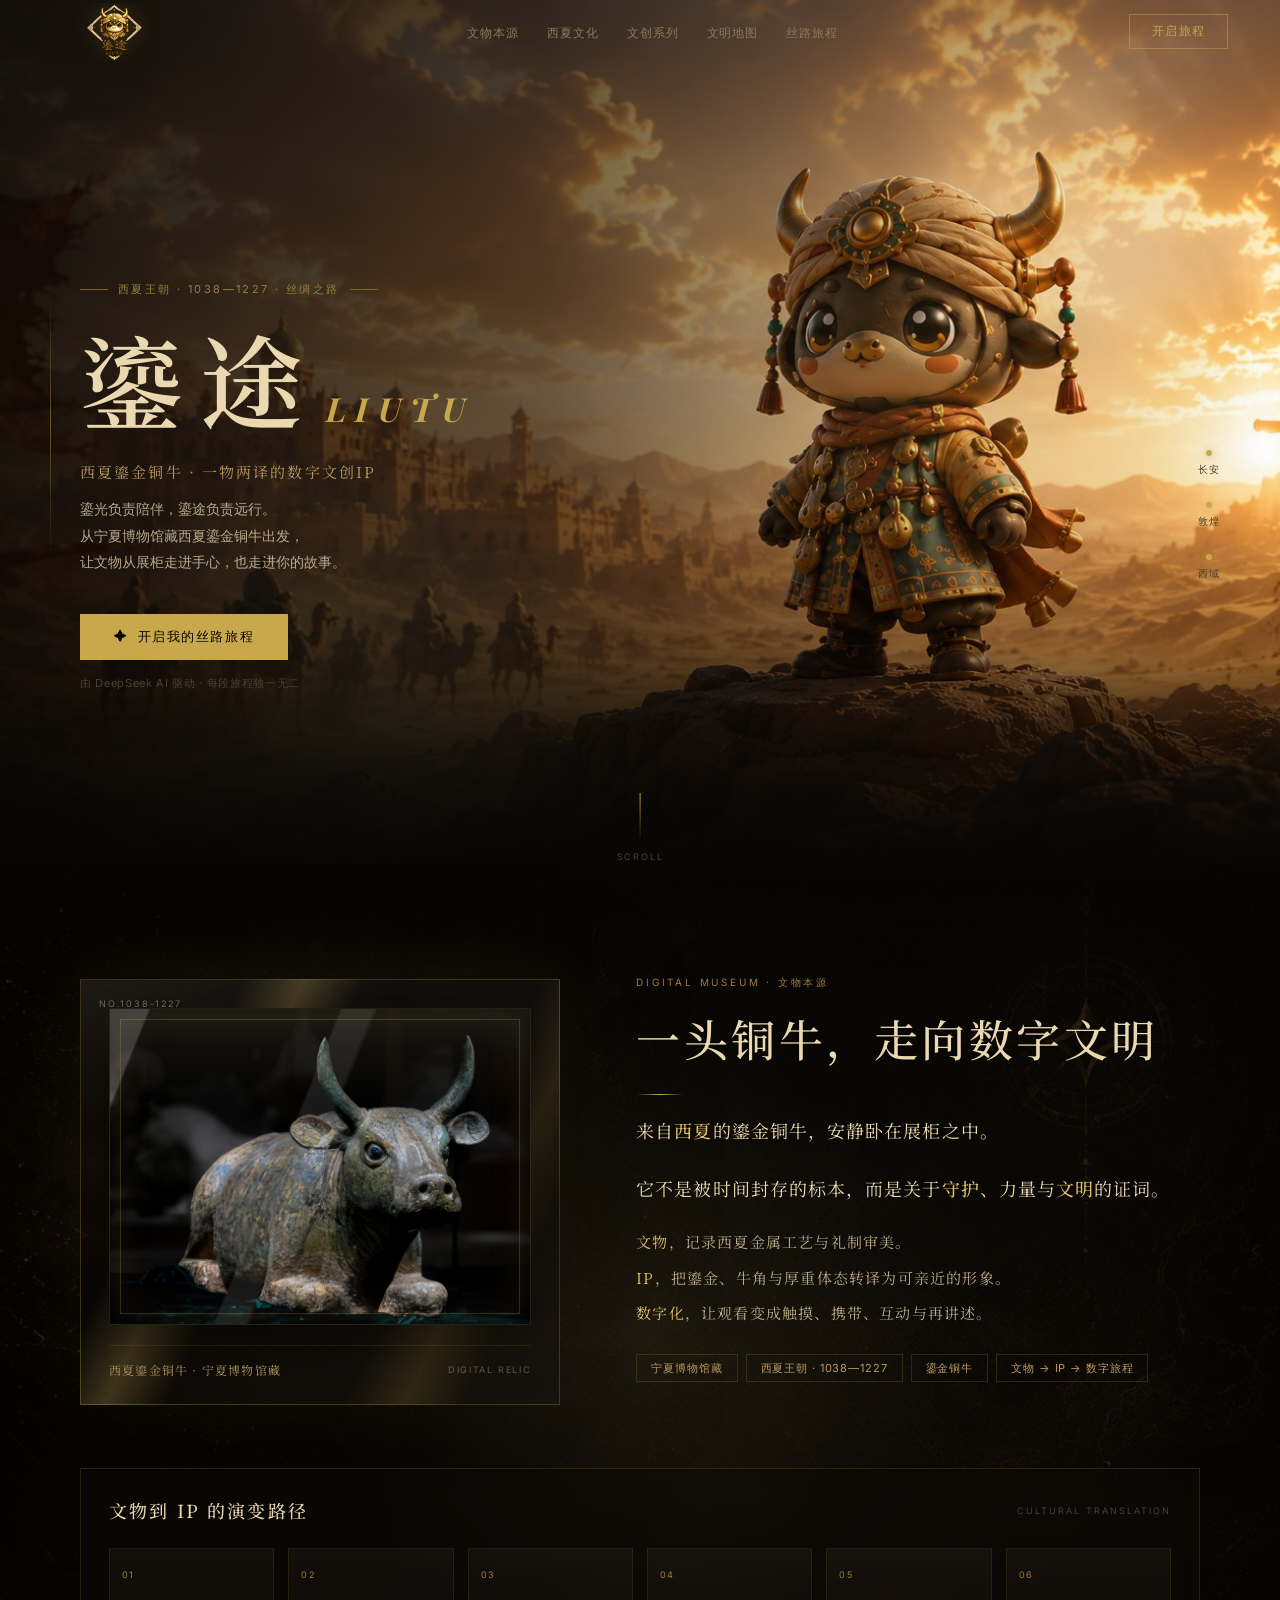
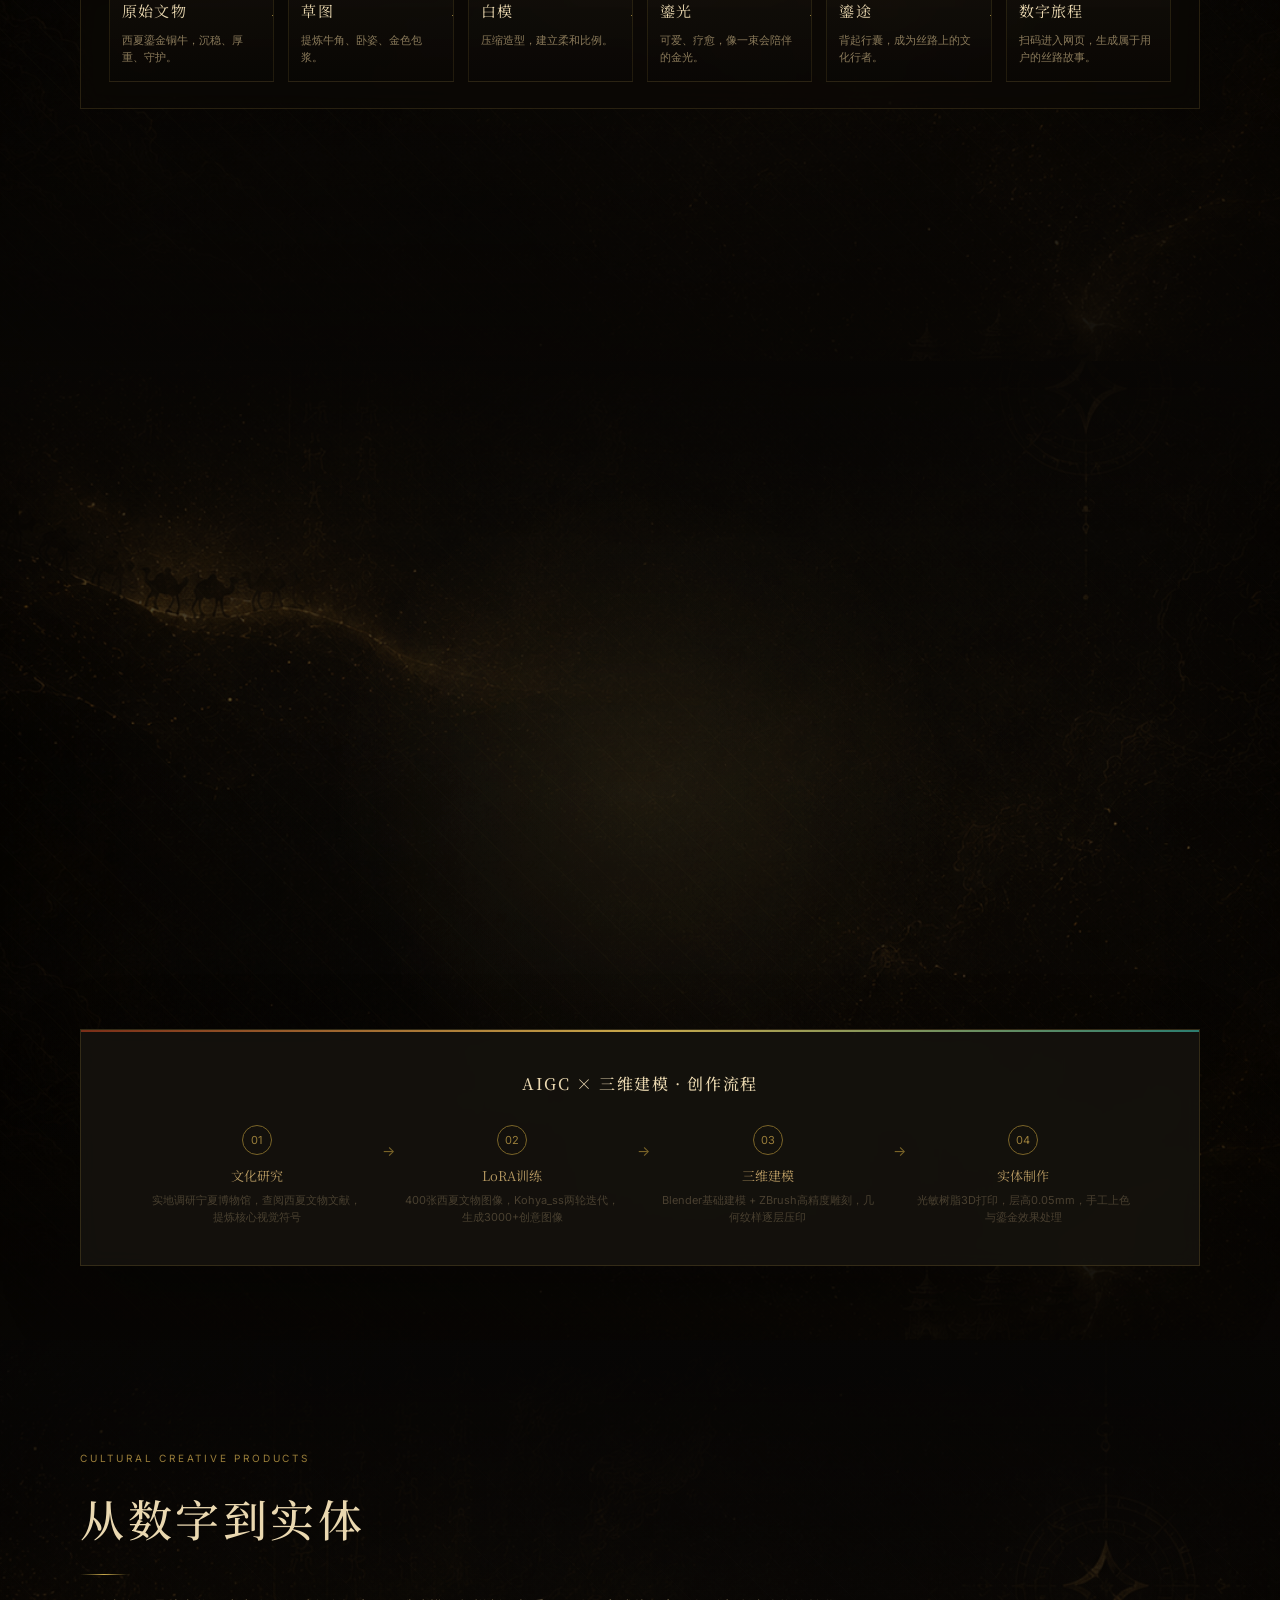
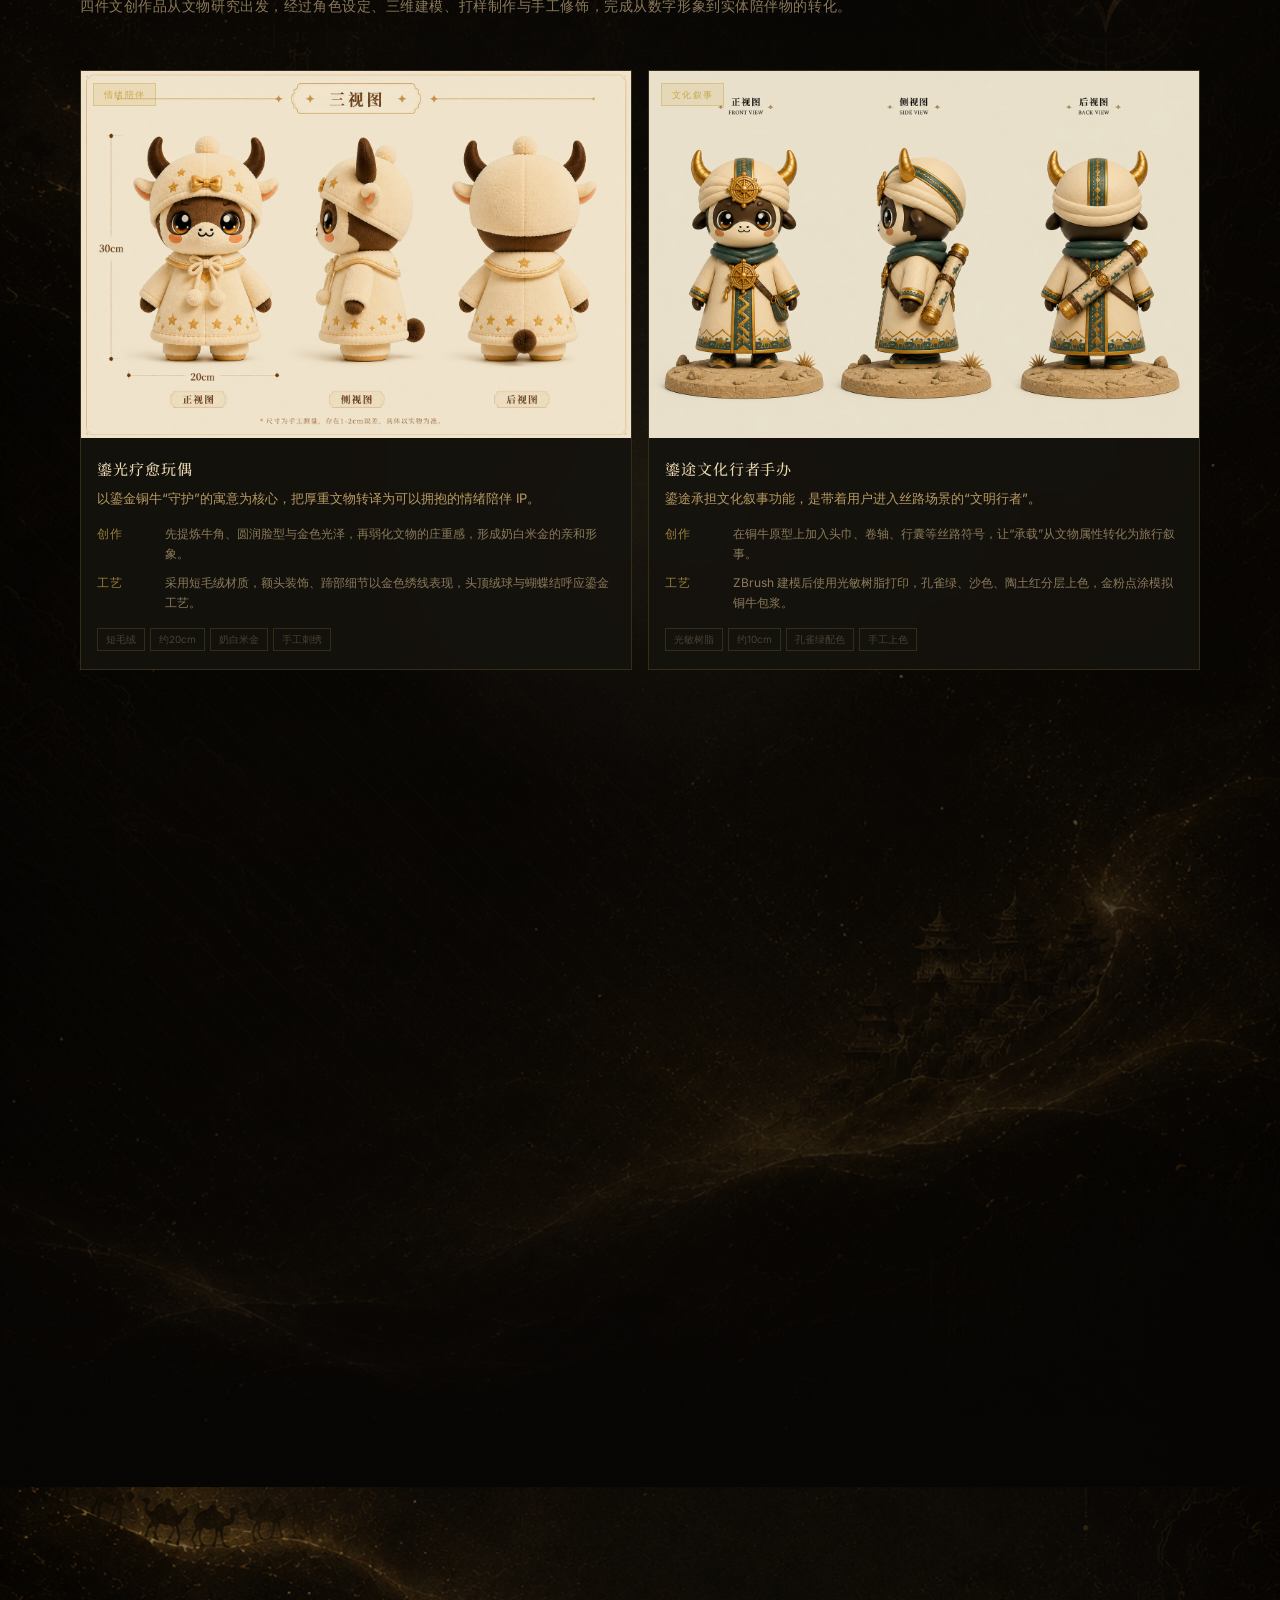
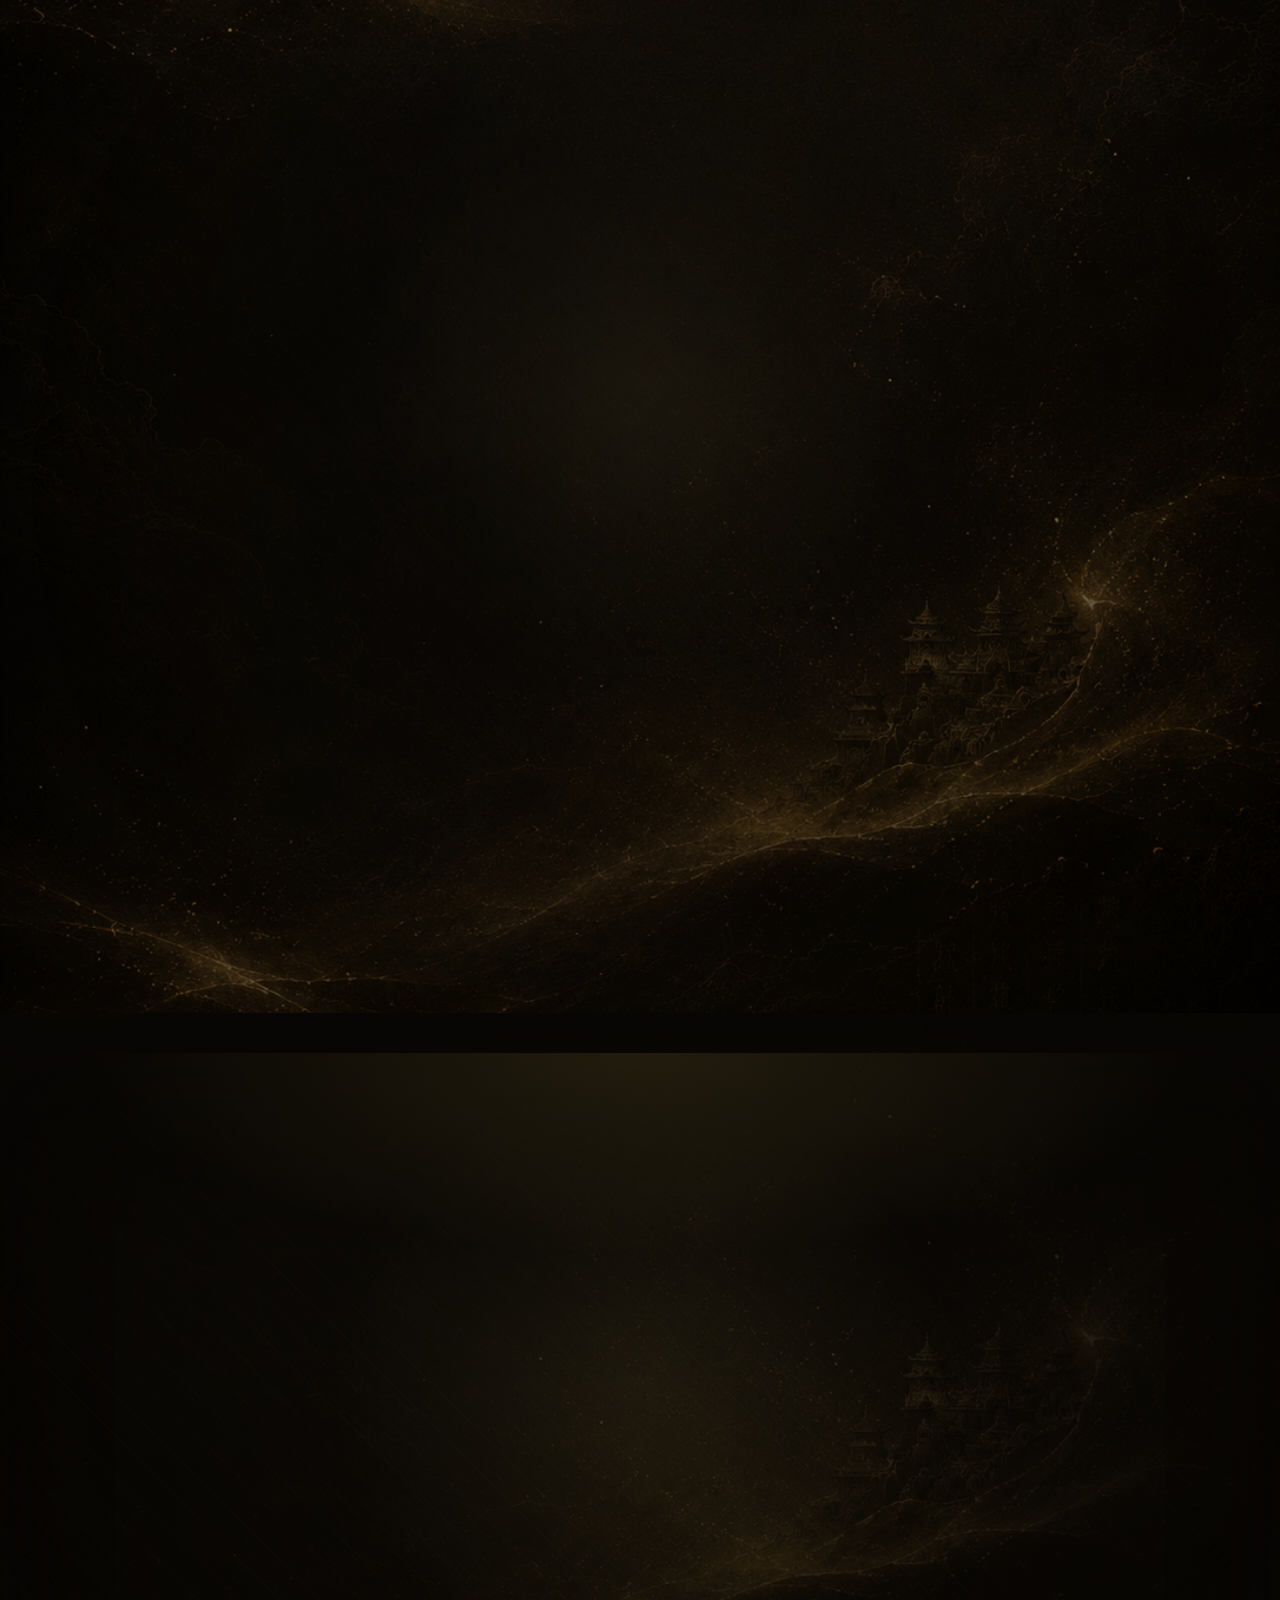
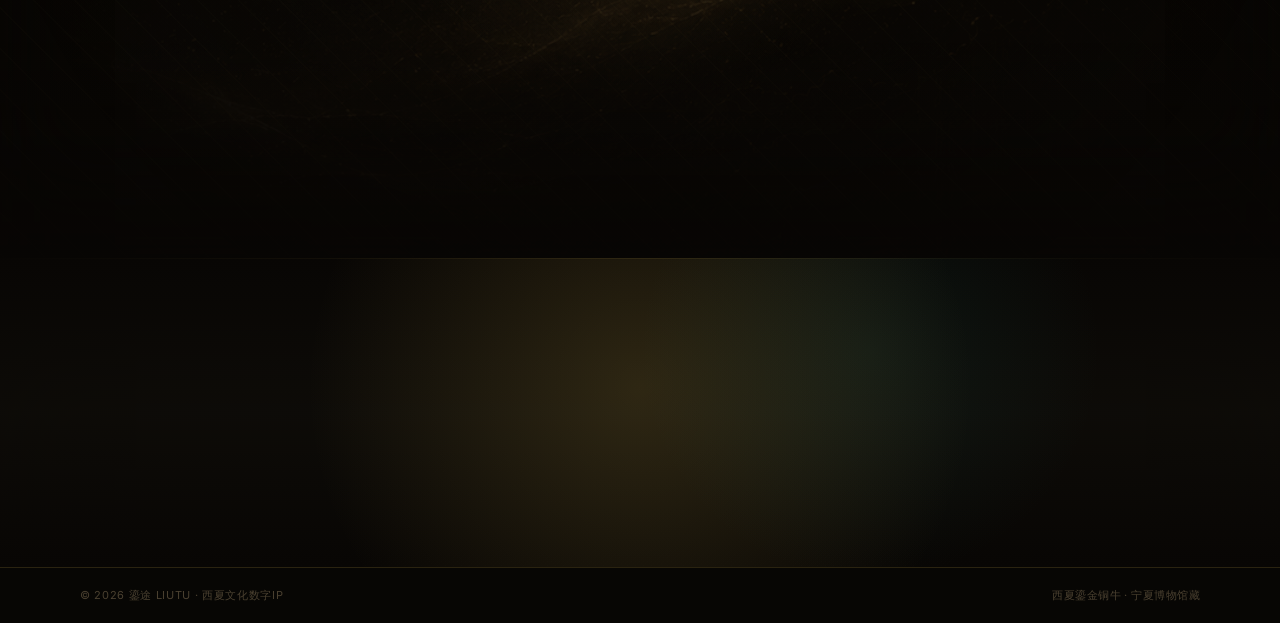
==== commit ab09a7d4: "统一中间页面丝路背景" ====
--- a/index_new.html
+++ b/index_new.html
@@ -1375,6 +1375,54 @@
 }
 .footer-copy { font-size:11px; color:var(--text-3); letter-spacing:.06em }
 .footer-note { font-size:11px; color:var(--text-3); letter-spacing:.04em }
+
+/* ─── 中间页面统一丝路背景：封面与尾页除外 ─── */
+#artifact,
+#culture,
+#merchandise,
+#silkroad,
+#journey {
+  --section-bg-pos: center center;
+  background:
+    linear-gradient(to bottom, rgba(8,6,4,.96), rgba(10,8,5,.68) 22%, rgba(10,8,5,.68) 76%, rgba(8,6,4,.96)),
+    radial-gradient(circle at 32% 28%, rgba(200,168,75,.1), transparent 30vw),
+    #080604;
+}
+#artifact { --section-bg-pos:center 10% }
+#culture { --section-bg-pos:center 30% }
+#merchandise { --section-bg-pos:center 55% }
+#silkroad { --section-bg-pos:center 74% }
+#journey { --section-bg-pos:center 96% }
+
+#artifact::before,
+#culture::before,
+#merchandise::before,
+#silkroad::before,
+#journey::before {
+  content:'';
+  position:absolute; inset:0; z-index:0; pointer-events:none;
+  background:
+    linear-gradient(rgba(8,6,4,.28), rgba(8,6,4,.54)),
+    url('assets/images/section-bg.png');
+  background-size:cover;
+  background-position:var(--section-bg-pos);
+  opacity:.74;
+  filter:saturate(.9) contrast(1.06);
+  transform:translateY(calc(var(--scroll-y) * -.018));
+}
+#artifact::after,
+#culture::after,
+#merchandise::after,
+#silkroad::after,
+#journey::after {
+  content:'';
+  position:absolute; inset:0; z-index:0; pointer-events:none;
+  background:
+    linear-gradient(to bottom, rgba(8,6,4,.98) 0%, rgba(8,6,4,.55) 13%, rgba(8,6,4,.22) 42%, rgba(8,6,4,.34) 72%, rgba(8,6,4,.98) 100%),
+    radial-gradient(circle at var(--mx) var(--my), rgba(223,192,106,.11), transparent 24vw),
+    repeating-linear-gradient(45deg, transparent 0, transparent 28px, rgba(200,168,75,.018) 28px, rgba(200,168,75,.018) 29px);
+  opacity:.96;
+}
 
 /* ─── 响应式 ─── */
 @media (max-width: 1024px) {
@@ -1526,6 +1574,20 @@
   .ending-quote { letter-spacing:.06em }
   footer { padding:16px 22px }
   #merchandise::after { opacity:.035; background-size:92vw auto }
+  #artifact::before,
+  #culture::before,
+  #merchandise::before,
+  #silkroad::before,
+  #journey::before {
+    background-size:auto 116%;
+    opacity:.68;
+    transform:none;
+  }
+  #artifact { --section-bg-pos:center 8% }
+  #culture { --section-bg-pos:center 28% }
+  #merchandise { --section-bg-pos:center 52% }
+  #silkroad { --section-bg-pos:center 72% }
+  #journey { --section-bg-pos:center 94% }
 }
 @media (max-width: 420px) {
   #nav { padding:0 14px }
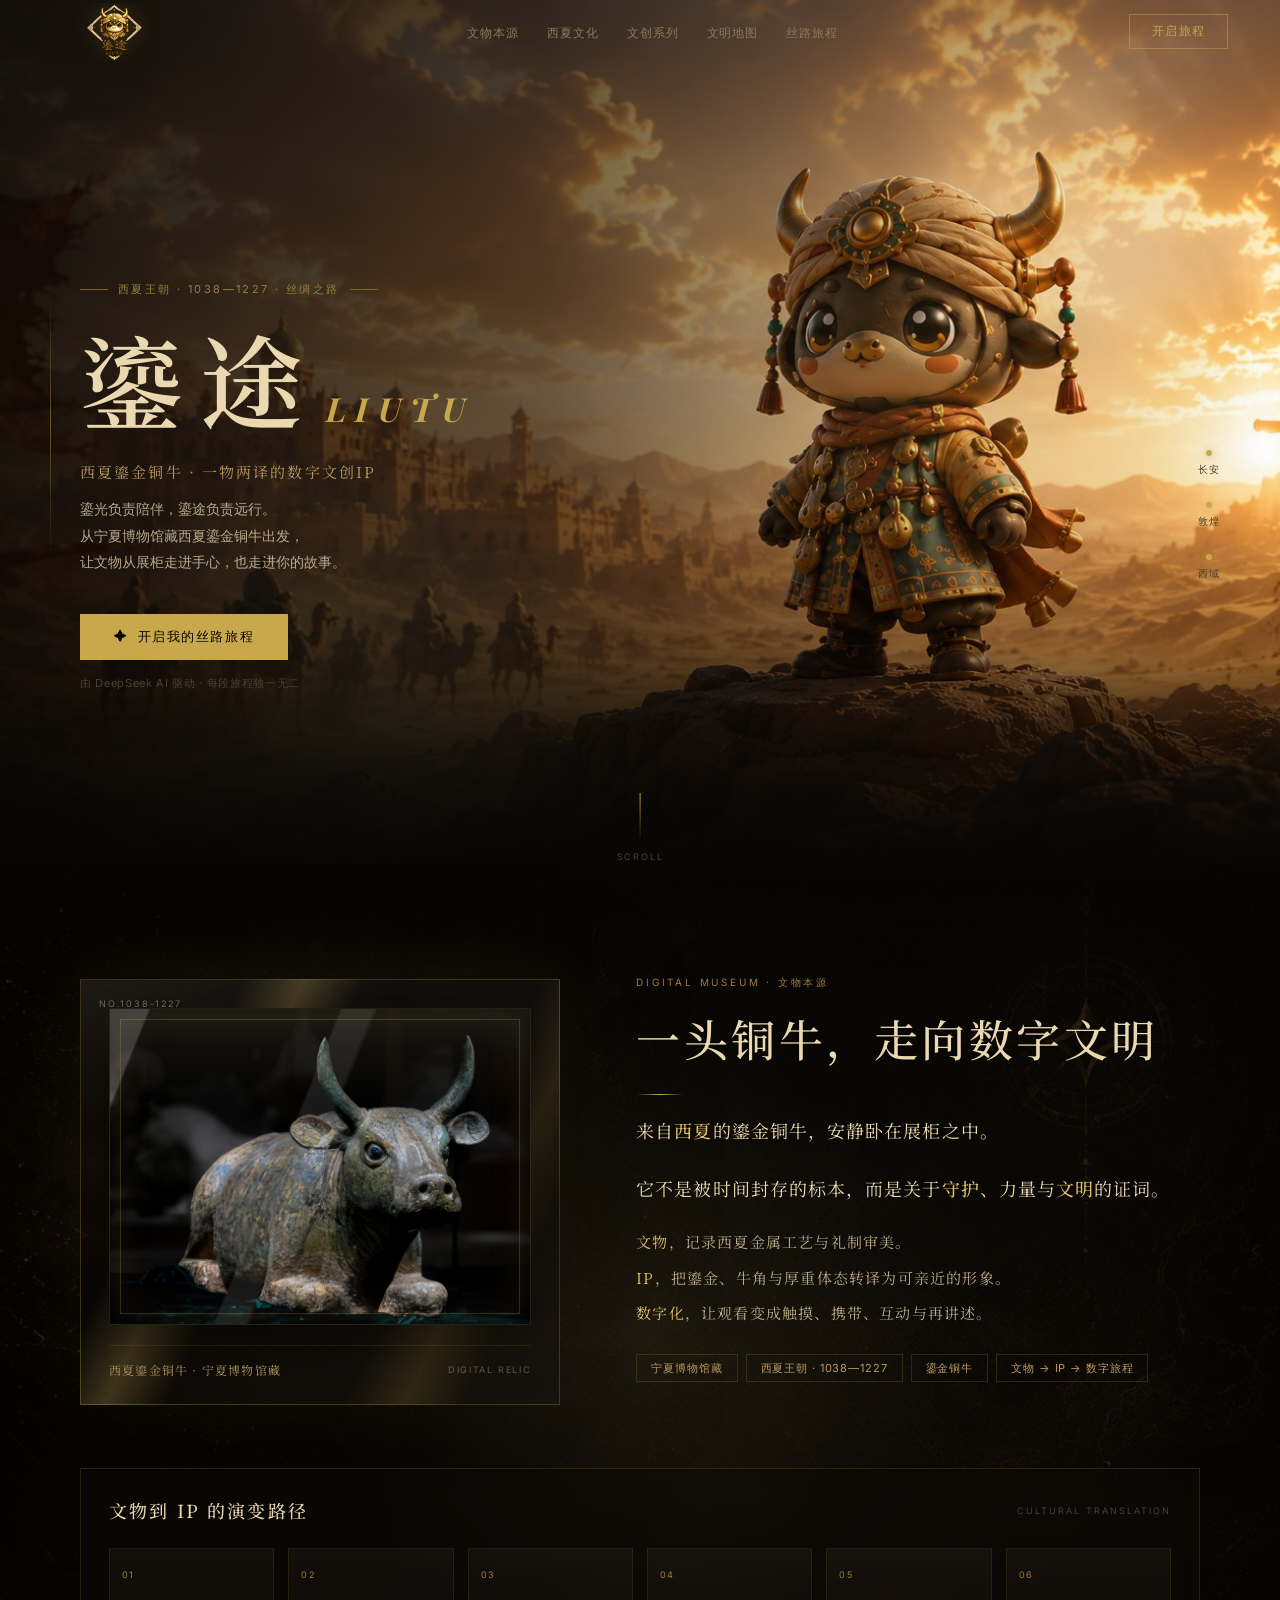
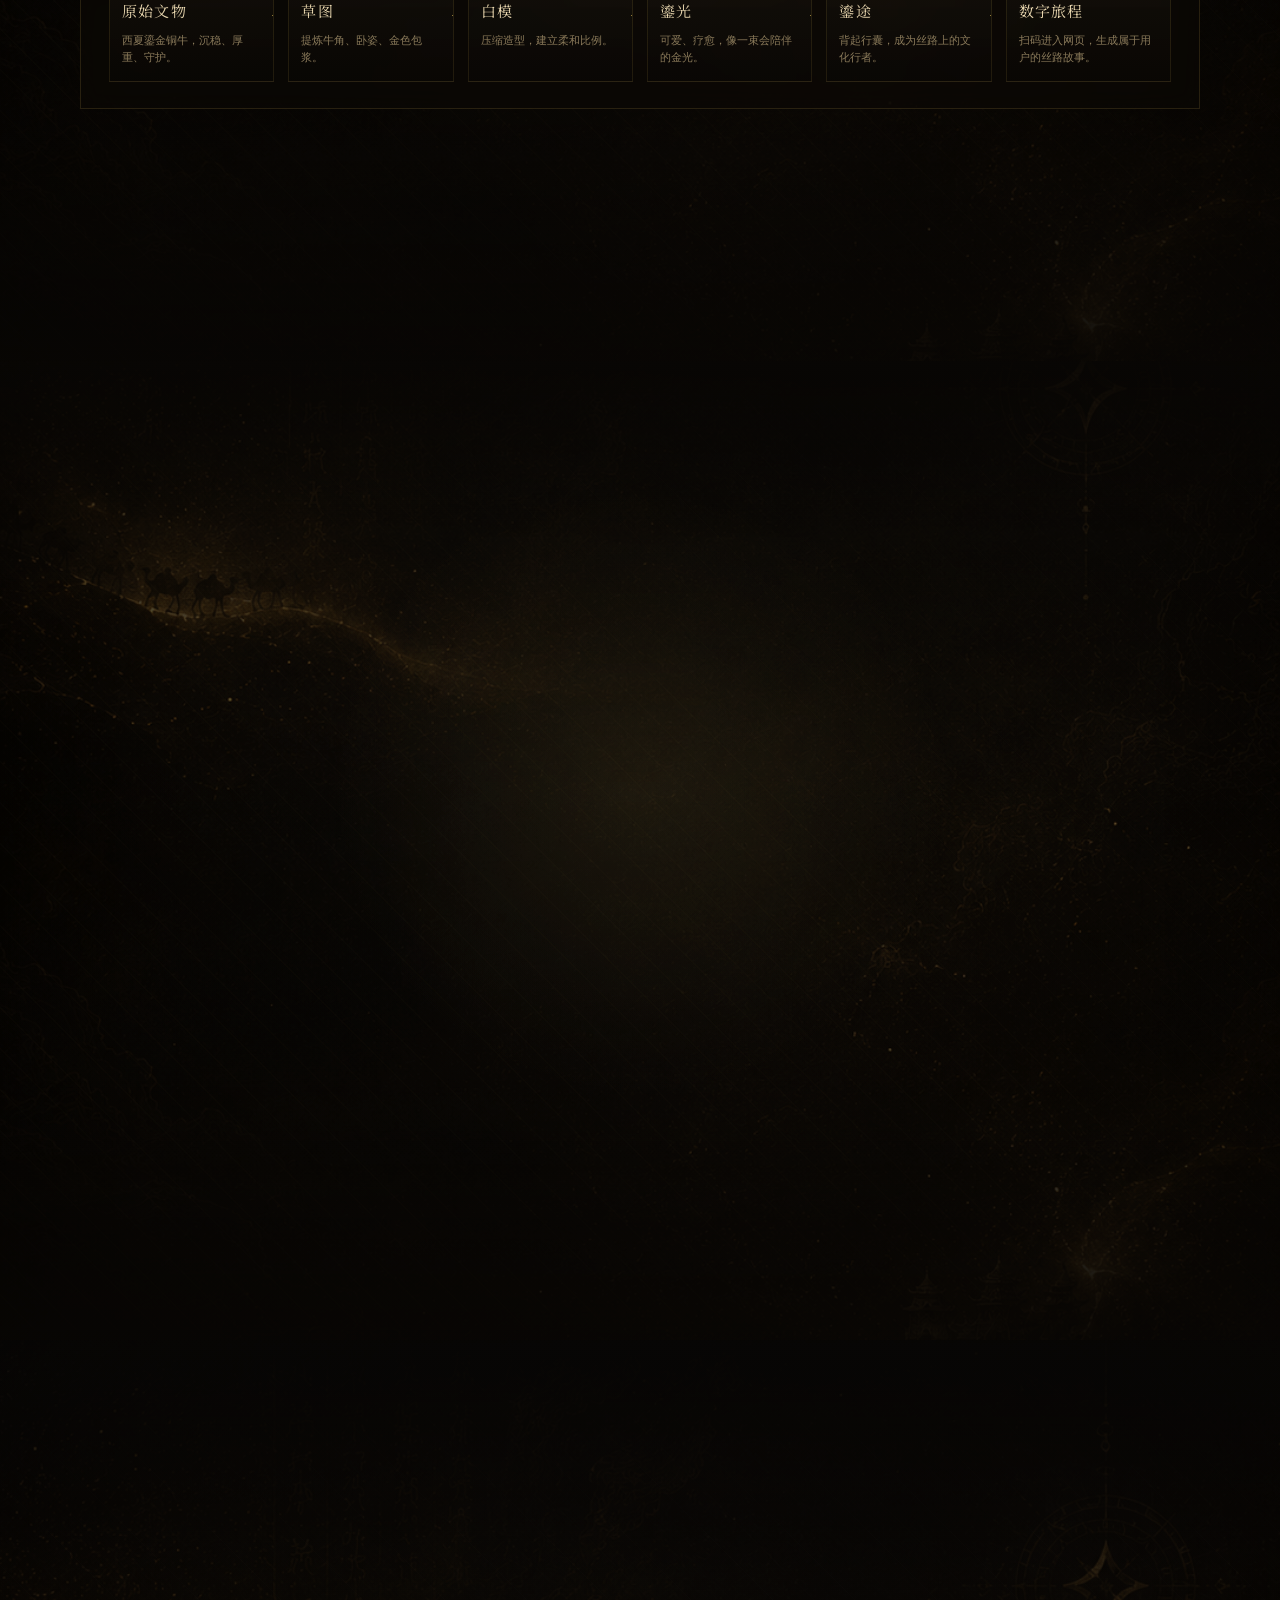
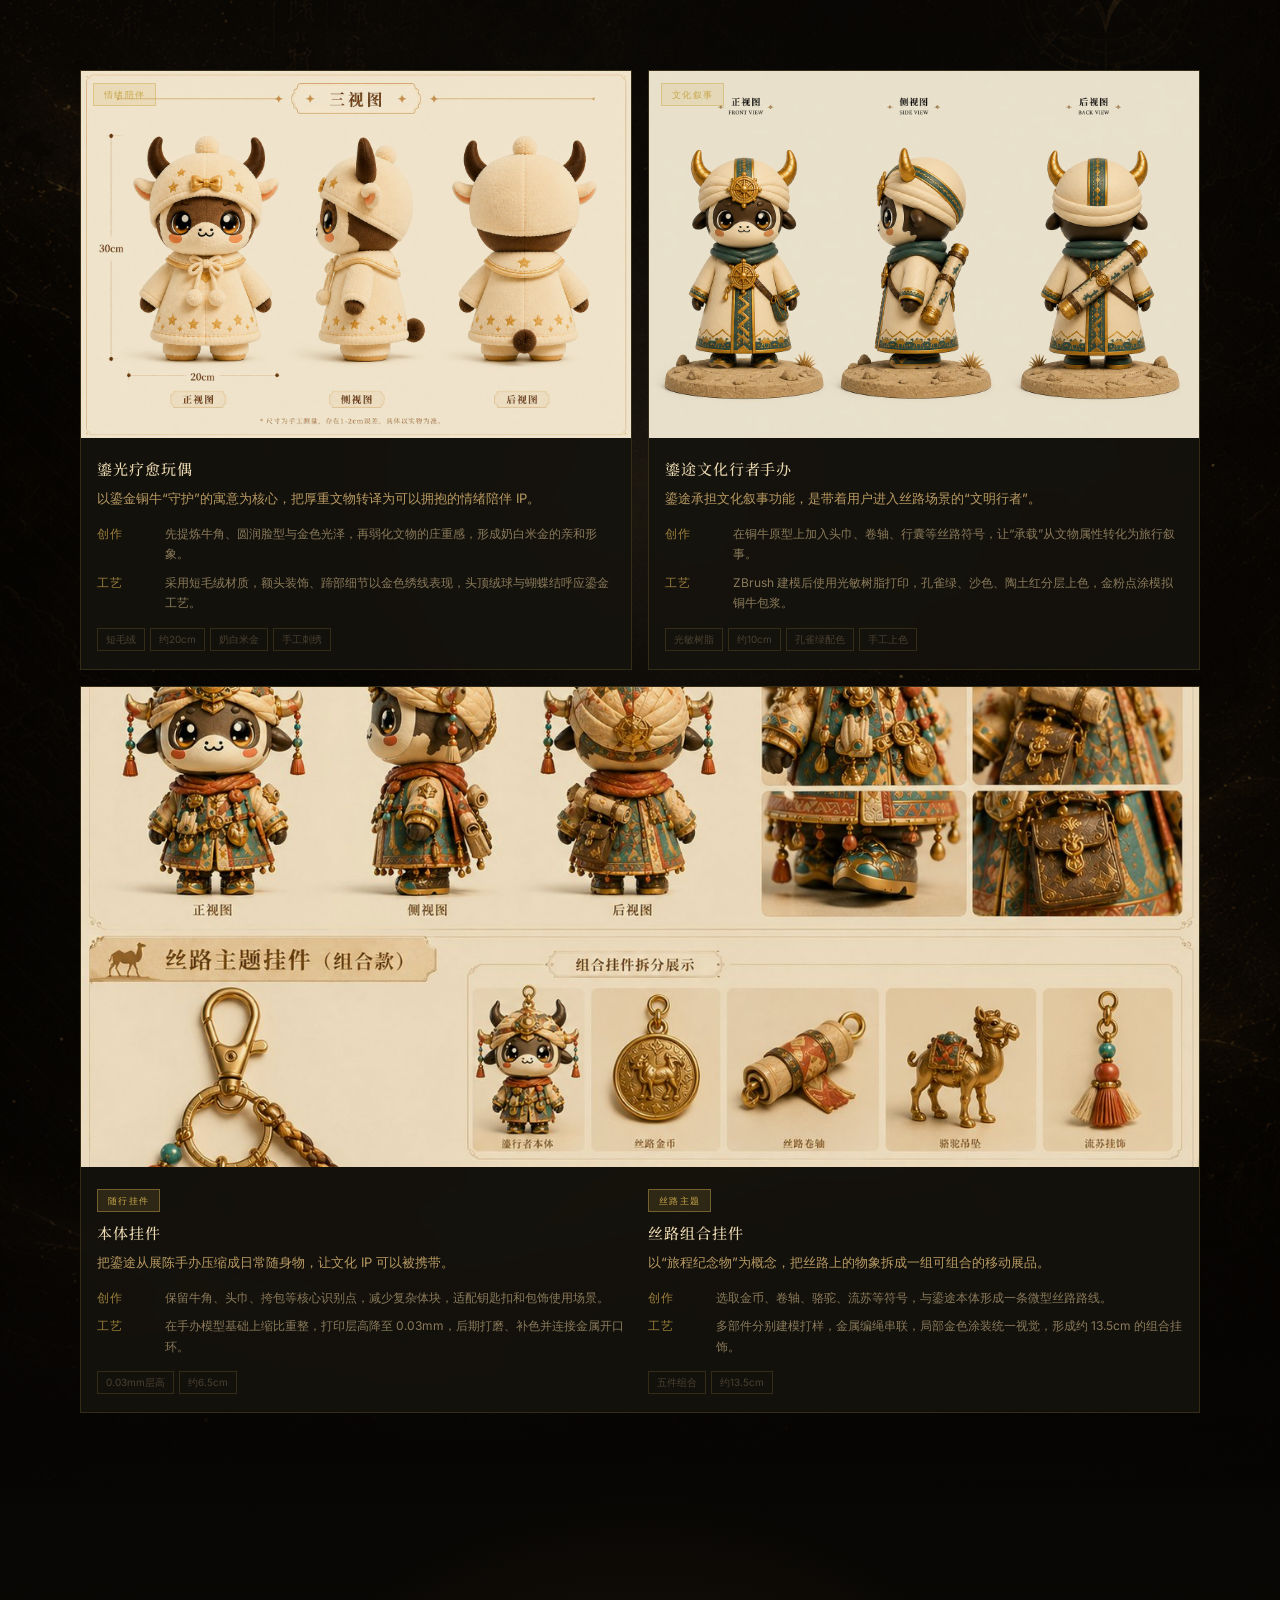
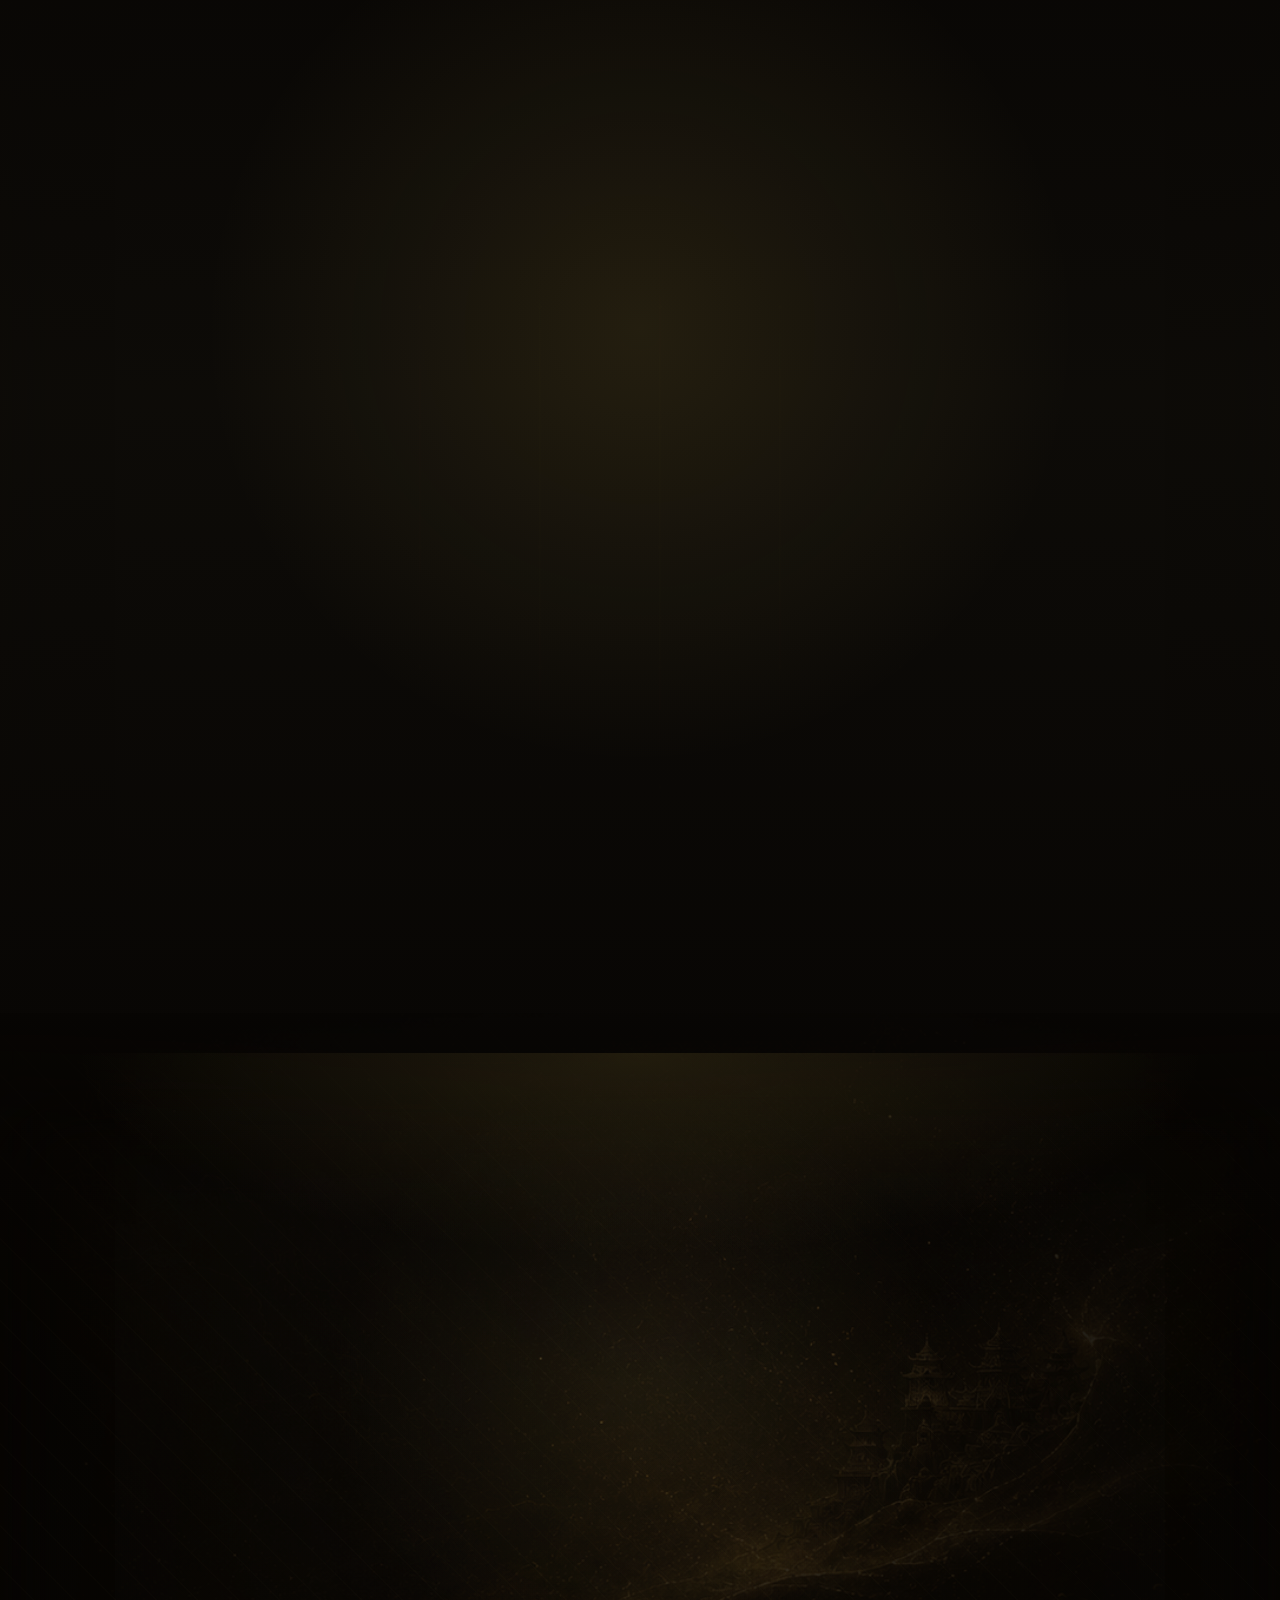
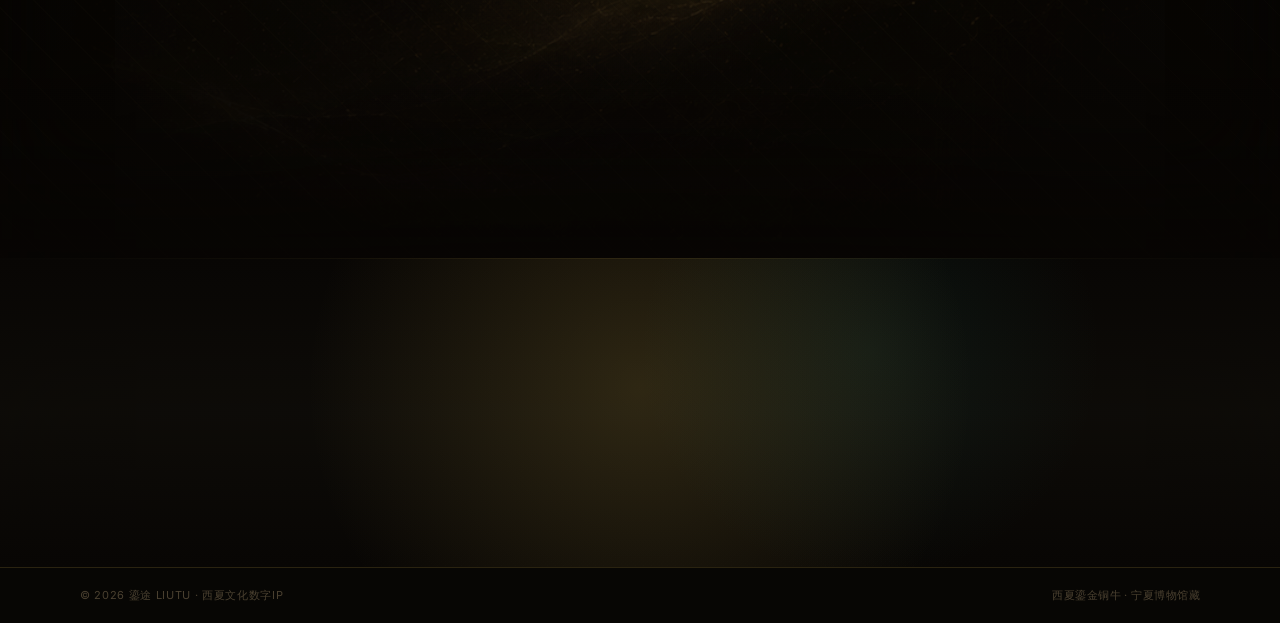
==== commit 064d792e: "优化丝路文明图谱性能" ====
--- a/index_new.html
+++ b/index_new.html
@@ -787,7 +787,7 @@
   margin:0 -80px;          /* 突破 padding 出血到边缘 */
   width:calc(100% + 160px);
   position:relative;
-  filter:drop-shadow(0 28px 60px rgba(0,0,0,.45));
+  box-shadow:0 22px 46px rgba(0,0,0,.34);
 }
 .map-img-full::before {
   content:'';
@@ -799,11 +799,7 @@
   width:100%;
   height:auto;             /* 保持原始比例，不变形不模糊 */
   display:block;
-  transition:transform .8s ease, filter .8s ease;
-}
-.map-img-full:hover img {
-  transform:scale(1.015);
-  filter:saturate(1.08) contrast(1.05);
+  transition:opacity .3s ease;
 }
 
 .map-stats {
@@ -816,15 +812,13 @@
   padding:12px 18px;
   border:1px solid rgba(200,168,75,.12);
   background:rgba(22,19,14,.45);
-  backdrop-filter:blur(8px);
   position:relative;
   overflow:hidden;
-  transition:transform .28s ease, border-color .28s ease, box-shadow .28s ease;
+  transition:border-color .22s ease, background .22s ease;
 }
 .map-stat:hover {
-  transform:translateY(-3px);
   border-color:rgba(200,168,75,.32);
-  box-shadow:0 18px 42px rgba(0,0,0,.22);
+  background:rgba(22,19,14,.62);
 }
 .map-stat-num { font-family:'Noto Serif SC',serif; font-size:22px; color:var(--gold); letter-spacing:.06em }
 .map-stat-lbl { font-size:10px; letter-spacing:.14em; color:var(--text-3); margin-top:3px }
@@ -1380,7 +1374,6 @@
 #artifact,
 #culture,
 #merchandise,
-#silkroad,
 #journey {
   --section-bg-pos: center center;
   background:
@@ -1391,13 +1384,11 @@
 #artifact { --section-bg-pos:center 10% }
 #culture { --section-bg-pos:center 30% }
 #merchandise { --section-bg-pos:center 55% }
-#silkroad { --section-bg-pos:center 74% }
 #journey { --section-bg-pos:center 96% }
 
 #artifact::before,
 #culture::before,
 #merchandise::before,
-#silkroad::before,
 #journey::before {
   content:'';
   position:absolute; inset:0; z-index:0; pointer-events:none;
@@ -1413,7 +1404,6 @@
 #artifact::after,
 #culture::after,
 #merchandise::after,
-#silkroad::after,
 #journey::after {
   content:'';
   position:absolute; inset:0; z-index:0; pointer-events:none;
@@ -1577,7 +1567,6 @@
   #artifact::before,
   #culture::before,
   #merchandise::before,
-  #silkroad::before,
   #journey::before {
     background-size:auto 116%;
     opacity:.68;
@@ -1586,7 +1575,6 @@
   #artifact { --section-bg-pos:center 8% }
   #culture { --section-bg-pos:center 28% }
   #merchandise { --section-bg-pos:center 52% }
-  #silkroad { --section-bg-pos:center 72% }
   #journey { --section-bg-pos:center 94% }
 }
 @media (max-width: 420px) {
@@ -1615,8 +1603,7 @@
   .feature-card:hover,
   .culture-card:hover,
   .merch-card:hover,
-  .map-stat:hover,
-  .map-img-full:hover img {
+  .map-stat:hover {
     transform:none;
   }
   .chat-chip::after,
